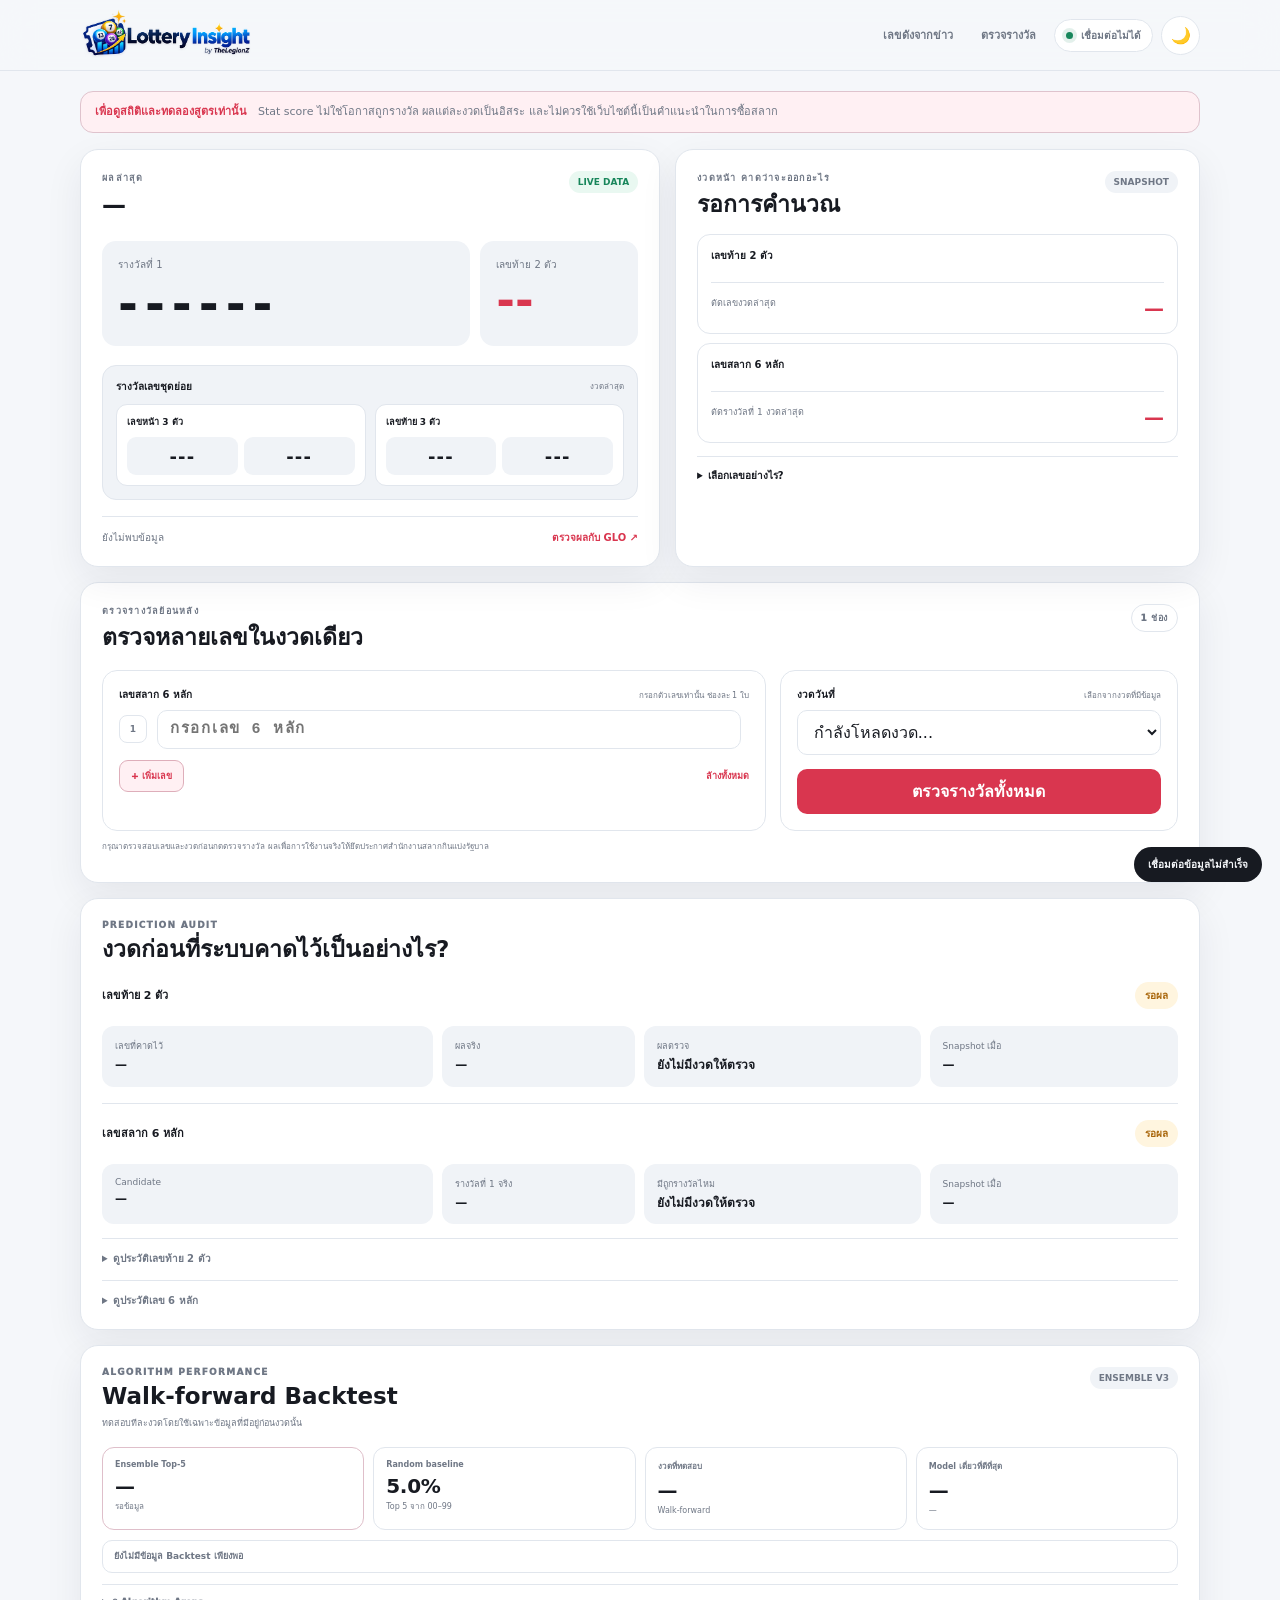
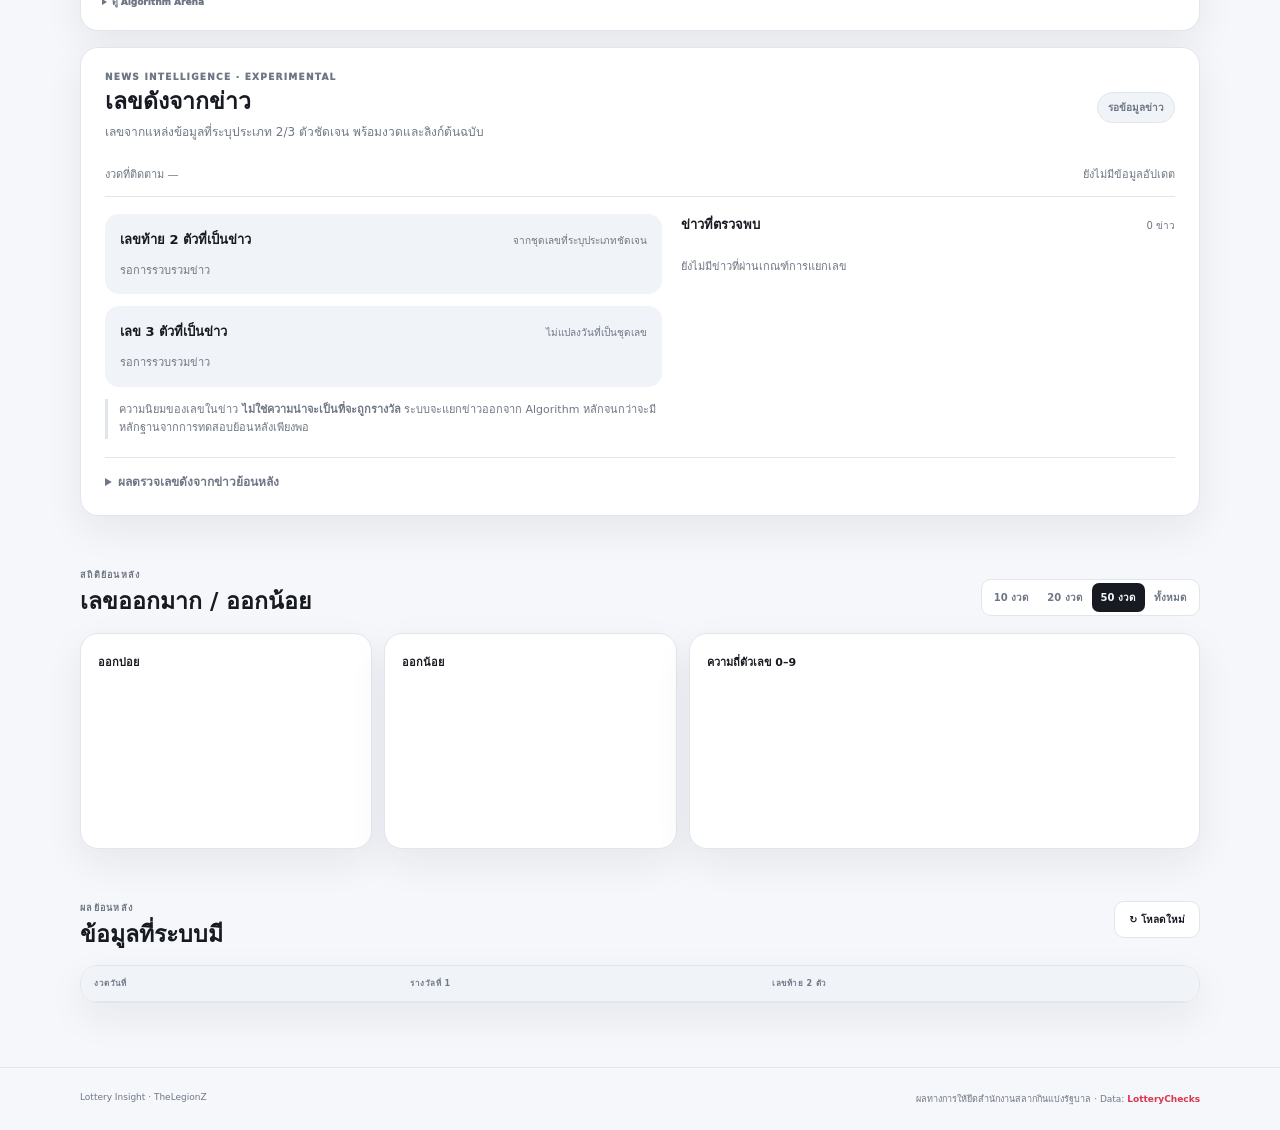
==== index.html @ 6fc1c5ea "Add files via upload" ====
<!DOCTYPE html>
<html lang="th">
<head>
  <meta charset="UTF-8">
  <meta name="viewport" content="width=device-width,initial-scale=1">
  <meta name="description" content="สถิติผลสลากย้อนหลัง ตรวจรางวัล และบันทึกการคาดการณ์แบบตรวจสอบย้อนหลังได้">
  <title>Lottery Insight · TheLegionZ</title>
  <link rel="stylesheet" href="style.css?v=5.2.4">
  <link rel="icon" href="assets/favicon.ico?v=5.2.4" sizes="any">
  <link rel="icon" type="image/png" sizes="32x32" href="assets/favicon-32.png?v=5.2.4">
  <link rel="icon" type="image/png" sizes="192x192" href="assets/favicon-192.png?v=5.2.4">
  <link rel="apple-touch-icon" sizes="180x180" href="assets/apple-touch-icon.png?v=5.2.4">
</head>
<body>
  <div id="pageLoader" class="page-loader" aria-live="polite">
    <div class="loader-card">
      <div class="loader-mark"><img src="assets/favicon-192.png?v=5.2.4" alt="" aria-hidden="true"></div>
      <div class="loader-spinner" aria-hidden="true"></div>
      <strong>กำลังโหลด Lottery Insight</strong>
      <span id="pageLoaderText">กำลังเชื่อมต่อข้อมูลล่าสุด...</span>
    </div>
  </div>
  <header class="topbar">
    <div class="container topbar-inner">
      <a class="brand brand-logo" href="#" aria-label="Lottery Insight">
        <img src="assets/lottery-insight-logo.png?v=5.2.4" alt="Lottery Insight by TheLegionZ">
      </a>
      <div class="header-actions">
        <a class="nav-link news-nav" href="#news">เลขดังจากข่าว</a>
        <a class="nav-link" href="#check">ตรวจรางวัล</a>
        <span id="statusPill" class="status-pill"><i></i><span id="statusText">กำลังโหลด</span></span>
        <button id="themeBtn" class="icon-btn" aria-label="เปลี่ยน Theme">🌙</button>
      </div>
    </div>
  </header>

  <main class="container">
    <section class="warning">
      <strong>เพื่อดูสถิติและทดลองสูตรเท่านั้น</strong>
      <span>Stat score ไม่ใช่โอกาสถูกรางวัล ผลแต่ละงวดเป็นอิสระ และไม่ควรใช้เว็บไซต์นี้เป็นคำแนะนำในการซื้อสลาก</span>
    </section>

    <section class="hero-grid">
      <article class="card result-card">
        <div class="card-head">
          <div>
            <span class="label">ผลล่าสุด</span>
            <h1 id="latestDate">—</h1>
          </div>
          <span class="live-badge">LIVE DATA</span>
        </div>

        <div class="result-grid">
          <div>
            <span>รางวัลที่ 1</span>
            <strong id="firstPrize">------</strong>
          </div>
          <div class="last2-box">
            <span>เลขท้าย 2 ตัว</span>
            <strong id="last2">--</strong>
          </div>
        </div>

        <div class="latest-prize-panel">
          <div class="latest-prize-title">
            <strong>รางวัลเลขชุดย่อย</strong>
            <small>งวดล่าสุด</small>
          </div>

          <div class="latest-prize-grid">
            <div class="latest-prize-group">
              <div class="latest-prize-label">
                <span>เลขหน้า 3 ตัว</span>
                <small id="front3Amount"></small>
              </div>
              <div id="front3Numbers" class="latest-prize-numbers">
                <b>---</b><b>---</b>
              </div>
            </div>

            <div class="latest-prize-group">
              <div class="latest-prize-label">
                <span>เลขท้าย 3 ตัว</span>
                <small id="back3Amount"></small>
              </div>
              <div id="back3Numbers" class="latest-prize-numbers">
                <b>---</b><b>---</b>
              </div>
            </div>
          </div>

          <div id="adjacentFirstGroup" class="latest-prize-adjacent" hidden>
            <div class="latest-prize-label">
              <span>ข้างเคียงรางวัลที่ 1</span>
              <small id="adjacentFirstAmount"></small>
            </div>
            <div id="adjacentFirstNumbers" class="latest-adjacent-numbers"></div>
          </div>
        </div>

        <div class="result-footer">
          <span id="lastSync">ยังไม่พบข้อมูล</span>
          <a href="https://www.glo.or.th/" target="_blank" rel="noreferrer">ตรวจผลกับ GLO ↗</a>
        </div>
      </article>

      <article class="card prediction-card">
        <div class="card-head">
          <div>
            <span class="label">งวดหน้า คาดว่าจะออกอะไร</span>
            <h2 id="predictionSub">รอการคำนวณ</h2>
          </div>
          <span class="snapshot-badge">SNAPSHOT</span>
        </div>

        <div class="prediction-block">
          <div class="prediction-block-head">
            <strong>เลขท้าย 2 ตัว</strong>
            
          </div>
          <div id="candidateList" class="candidate-list"></div>
          <div class="exclude-note">
            <span>ตัดเลขงวดล่าสุด</span>
            <strong id="excludedLast2">—</strong>
          </div>
        </div>

        <div class="prediction-block six-block">
          <div class="prediction-block-head">
            <strong>เลขสลาก 6 หลัก</strong>
            
          </div>
          <div id="candidate6List" class="candidate6-list"></div>
          <div class="exclude-note">
            <span>ตัดรางวัลที่ 1 งวดล่าสุด</span>
            <strong id="excludedFirstPrize">—</strong>
          </div>
        </div>

        <details class="logic-details">
          <summary>เลือกเลขอย่างไร?</summary>
          <div class="logic-two-col">
            <div>
              <b>2 ตัว</b>
              <span>หลายโมเดลทดสอบย้อนหลังแบบไม่เห็นอนาคต แล้วรวมคะแนนเป็น Ensemble สำหรับงวดถัดไป</span>
            </div>
            <div>
              <b>6 หลัก</b>
              <span>ตำแหน่ง 6 หลัก + คู่เลขติดกัน + หน้า 3 + ท้าย 3 + ท้าย 2 แล้ว Diversity re-ranking</span>
            </div>
          </div>
          <p>
            ใช้ข้อมูลย้อนหลังที่มีในระบบแบบ Walk-forward โดยแต่ละงวดใช้เฉพาะข้อมูลก่อนหน้านั้น
            ไม่มี Random และคัด Top 5 แบบกระจายความซ้ำ ทั้งเลข 2 ตัวและ 6 หลัก ก่อน Lock Snapshot รอผล
            <b>Stat score เป็นคะแนนจัดอันดับ ไม่ใช่ Probability</b>
          </p>
        </details>
      </article>
    </section>

    <section class="card checker-card" id="check">
      <div class="section-head checker-head">
        <div>
          <span class="label">ตรวจรางวัลย้อนหลัง</span>
          <h2>ตรวจหลายเลขในงวดเดียว</h2>
        </div>
        <span id="ticketCount" class="batch-badge">1 ช่อง</span>
      </div>

      <div class="multi-check-layout textbox-layout">
        <div class="ticket-entry-panel">
          <div class="field-label">
            <span>เลขสลาก 6 หลัก</span>
            <small>กรอกตัวเลขเท่านั้น ช่องละ 1 ใบ</small>
          </div>

          <div id="ticketInputs" class="ticket-input-list">
            <div class="ticket-input-row" data-ticket-row>
              <span class="ticket-index">1</span>
              <input
                class="ticket-number-input"
                type="text"
                inputmode="numeric"
                pattern="[0-9]*"
                maxlength="6"
                autocomplete="off"
                placeholder="กรอกเลข 6 หลัก"
                aria-label="เลขสลากใบที่ 1">
            </div>
          </div>

          <div class="ticket-actions">
            <button id="addTicketBtn" class="add-ticket-btn" type="button">+ เพิ่มเลข</button>
            <button id="clearTicketsBtn" class="text-action" type="button">ล้างทั้งหมด</button>
          </div>
        </div>

        <div class="draw-check-panel compact-check-panel">
          <label class="field-label" for="ticketDate">
            <span>งวดวันที่</span>
            <small>เลือกจากงวดที่มีข้อมูล</small>
          </label>

          <select id="ticketDate" class="draw-select">
            <option value="">กำลังโหลดงวด...</option>
          </select>

          <button id="checkPrizeBtn" class="primary-btn check-all-btn" type="button">
            ตรวจรางวัลทั้งหมด
          </button>
        </div>
      </div>

      <p class="checker-note">
        กรุณาตรวจสอบเลขและงวดก่อนกดตรวจรางวัล ผลเพื่อการใช้งานจริงให้ยึดประกาศสำนักงานสลากกินแบ่งรัฐบาล
      </p>
    </section>

    <section class="card audit-card">
      <div class="section-head">
        <div>
          <span class="label">Prediction Audit</span>
          <h2>งวดก่อนที่ระบบคาดไว้เป็นอย่างไร?</h2>
        </div>
      </div>

      <div class="audit-subsection">
        <div class="audit-subhead">
          <strong>เลขท้าย 2 ตัว</strong>
          <span id="auditBadge" class="audit-badge pending">รอผล</span>
        </div>
        <div class="audit-grid">
          <div><span>เลขที่คาดไว้</span><strong id="auditCandidates">—</strong></div>
          <div><span>ผลจริง</span><strong id="auditActual">—</strong></div>
          <div><span>ผลตรวจ</span><strong id="auditResult">ยังไม่มีงวดให้ตรวจ</strong></div>
          <div><span>Snapshot เมื่อ</span><strong id="auditCreated">—</strong></div>
        </div>

        <div id="repeatExplanation" class="repeat-alert" hidden>
          <strong>งวดนี้ออกซ้ำเลขเดิมจากงวดก่อน</strong>
          <span>ตามกติกาที่ตั้งไว้ ระบบตัดเลขงวดล่าสุดออก จึงไม่มีทางเลือกเลขนี้เป็น Candidate ในรอบดังกล่าว</span>
        </div>
      </div>

      <div class="audit-subsection audit-six">
        <div class="audit-subhead">
          <strong>เลขสลาก 6 หลัก</strong>
          <span id="audit6Badge" class="audit-badge pending">รอผล</span>
        </div>
        <div class="audit-grid">
          <div><span>Candidate</span><strong id="audit6Candidates">—</strong></div>
          <div><span>รางวัลที่ 1 จริง</span><strong id="audit6Actual">—</strong></div>
          <div><span>มีถูกรางวัลไหม</span><strong id="audit6Result">ยังไม่มีงวดให้ตรวจ</strong></div>
          <div><span>Snapshot เมื่อ</span><strong id="audit6Created">—</strong></div>
        </div>
      </div>

      <details>
        <summary>ดูประวัติเลขท้าย 2 ตัว</summary>
        <div class="table-wrap">
          <table>
            <thead>
              <tr><th>งวดที่ตรวจ</th><th>คาดไว้</th><th>เลขจริง</th><th>ผล</th><th>หมายเหตุ</th></tr>
            </thead>
            <tbody id="auditHistory"></tbody>
          </table>
        </div>
      </details>

      <details>
        <summary>ดูประวัติเลข 6 หลัก</summary>
        <div class="table-wrap">
          <table>
            <thead>
              <tr><th>งวดที่ตรวจ</th><th>Candidate</th><th>รางวัลที่ 1</th><th>ผลตรวจ Candidate</th><th>สถานะ</th></tr>
            </thead>
            <tbody id="audit6History"></tbody>
          </table>
        </div>
      </details>
    </section>

    <section class="card algorithm-card">
      <div class="section-head algorithm-head">
        <div>
          <span class="label">Algorithm Performance</span>
          <h2>Walk-forward Backtest</h2>
          <p class="algorithm-subtitle">ทดสอบทีละงวดโดยใช้เฉพาะข้อมูลที่มีอยู่ก่อนงวดนั้น</p>
        </div>
        <span id="algoVersionBadge" class="snapshot-badge">ENSEMBLE V3</span>
      </div>

      <div class="algorithm-kpis">
        <div class="algorithm-kpi primary">
          <span>Ensemble Top-5</span>
          <strong id="algoEnsembleRate">—</strong>
          <small id="algoEnsembleHits">รอข้อมูล</small>
        </div>
        <div class="algorithm-kpi">
          <span>Random baseline</span>
          <strong id="algoBaseline">5.0%</strong>
          <small>Top 5 จาก 00–99</small>
        </div>
        <div class="algorithm-kpi">
          <span>งวดที่ทดสอบ</span>
          <strong id="algoTests">—</strong>
          <small>Walk-forward</small>
        </div>
        <div class="algorithm-kpi">
          <span>Model เดี่ยวที่ดีที่สุด</span>
          <strong id="algoBestModel">—</strong>
          <small id="algoBestRate">—</small>
        </div>
      </div>

      <div id="algoEdgeNote" class="algorithm-edge neutral">ยังไม่มีข้อมูล Backtest เพียงพอ</div>

      <details class="algorithm-details">
        <summary>ดู Algorithm Arena</summary>
        <div class="table-wrap algorithm-table-wrap">
          <table>
            <thead><tr><th>Model</th><th>Top-5 Hit</th><th>Hit rate</th><th>น้ำหนักงวดหน้า</th></tr></thead>
            <tbody id="algoModelBody"><tr><td colspan="4">รอข้อมูล</td></tr></tbody>
          </table>
        </div>
        <p class="algorithm-footnote">น้ำหนักถูกปรับแบบ conservative และมี prior ใกล้ baseline เพื่อลดการไล่ตามผลชนะระยะสั้น</p>
      </details>
    </section>

    <section class="card news-card" id="news" aria-labelledby="newsTitle">
      <div class="section-head news-head">
        <div>
          <span class="label">News Intelligence · Experimental</span>
          <h2 id="newsTitle">เลขดังจากข่าว</h2>
          <p class="news-intro">เลขจากแหล่งข้อมูลที่ระบุประเภท 2/3 ตัวชัดเจน พร้อมงวดและลิงก์ต้นฉบับ</p>
        </div>
        <span id="newsStatus" class="news-status">รอข้อมูลข่าว</span>
      </div>

      <div class="news-meta">
        <span id="newsPeriod">งวดที่ติดตาม —</span>
        <span id="newsLastSync">ยังไม่มีข้อมูลอัปเดต</span>
      </div>

      <div class="news-layout">
        <div class="news-trends">
          <div class="news-trend-panel">
            <div class="news-subhead"><strong>เลขท้าย 2 ตัวที่เป็นข่าว</strong><small>จากชุดเลขที่ระบุประเภทชัดเจน</small></div>
            <div id="newsTop2" class="news-chips" aria-live="polite"><span class="news-empty">รอการรวบรวมข่าว</span></div>
          </div>
          <div class="news-trend-panel">
            <div class="news-subhead"><strong>เลข 3 ตัวที่เป็นข่าว</strong><small>ไม่แปลงวันที่เป็นชุดเลข</small></div>
            <div id="newsTop3" class="news-chips"><span class="news-empty">รอการรวบรวมข่าว</span></div>
          </div>
          <div id="newsOverlap" class="news-overlap" hidden></div>
          <div class="news-disclaimer">ความนิยมของเลขในข่าว <b>ไม่ใช่ความน่าจะเป็นที่จะถูกรางวัล</b> ระบบจะแยกข่าวออกจาก Algorithm หลักจนกว่าจะมีหลักฐานจากการทดสอบย้อนหลังเพียงพอ</div>
        </div>
        <div class="news-source-panel">
          <div class="news-subhead"><strong>ข่าวที่ตรวจพบ</strong><small id="newsArticleCount">0 ข่าว</small></div>
          <div id="newsDiagnostics" class="news-diagnostics" hidden></div>
          <div id="newsArticles" class="news-articles"><p class="news-empty">ยังไม่มีข่าวที่ผ่านเกณฑ์การแยกเลข</p></div>
        </div>
      </div>

      <details class="news-audit-details">
        <summary>ผลตรวจเลขดังจากข่าวย้อนหลัง</summary>
        <div class="table-wrap">
          <table>
            <thead><tr><th>งวดที่ตรวจ</th><th>เลข 2 ตัวจากข่าว</th><th>ผลจริง</th><th>ผลตรวจ 2 ตัว</th><th>ตรวจเลข 3 ตัว</th></tr></thead>
            <tbody id="newsAuditHistory"><tr><td colspan="5">ยังไม่มี Snapshot ที่ตรวจผลแล้ว</td></tr></tbody>
          </table>
        </div>
      </details>
    </section>


    <section class="section">
      <div class="section-head responsive-head">
        <div>
          <span class="label">สถิติย้อนหลัง</span>
          <h2>เลขออกมาก / ออกน้อย</h2>
        </div>
        <div id="rangeTabs" class="tabs">
          <button data-range="10">10 งวด</button>
          <button data-range="20">20 งวด</button>
          <button class="active" data-range="50">50 งวด</button>
          <button data-range="all">ทั้งหมด</button>
        </div>
      </div>

      <div class="stats-grid">
        <article class="card stat-card">
          <span class="mini-title">ออกบ่อย</span>
          <div id="hotNumbers" class="number-chips"></div>
        </article>
        <article class="card stat-card">
          <span class="mini-title">ออกน้อย</span>
          <div id="coldNumbers" class="number-chips"></div>
        </article>
        <article class="card stat-card chart-card">
          <span class="mini-title">ความถี่ตัวเลข 0–9</span>
          <div id="digitChart" class="digit-chart"></div>
        </article>
      </div>
    </section>

    <section class="section">
      <div class="section-head">
        <div>
          <span class="label">ผลย้อนหลัง</span>
          <h2>ข้อมูลที่ระบบมี <small id="historyCount" class="history-count"></small></h2>
        </div>
        <button id="reloadBtn" class="secondary-btn">↻ โหลดใหม่</button>
      </div>
      <div class="table-wrap card history-card">
        <table>
          <thead><tr><th>งวดวันที่</th><th>รางวัลที่ 1</th><th>เลขท้าย 2 ตัว</th></tr></thead>
          <tbody id="historyBody"></tbody>
        </table>
      </div>
    </section>
  </main>

  <footer>
    <div class="container footer-inner">
      <span>Lottery Insight · TheLegionZ</span>
      <span>ผลทางการให้ยึดสำนักงานสลากกินแบ่งรัฐบาล · Data: <a href="https://lotterychecks.com/" target="_blank" rel="noreferrer">LotteryChecks</a></span>
    </div>
  </footer>


  <div id="resultModal" class="result-modal-backdrop" hidden>
    <div id="resultModalCard" class="result-modal-card" role="dialog" aria-modal="true" aria-labelledby="resultModalTitle">
<div id="resultMotion" class="result-motion" aria-hidden="true"></div>
      <div id="resultModalIcon" class="result-modal-icon">✓</div>
      <span id="resultModalEyebrow" class="result-modal-eyebrow">ผลการตรวจรางวัล</span>
      <h2 id="resultModalTitle">ผลการตรวจรางวัล</h2>
      <p id="resultModalTicket" class="result-modal-ticket"></p>
      <div id="resultModalBody" class="result-modal-body"></div>
      <button id="resultModalOk" class="primary-btn result-modal-ok">ปิดหน้าต่าง</button>
    </div>
  </div>

  <div id="toast" class="toast"></div>
  <script src="config.js?v=5.2.4"></script>
  <script src="script.js?v=5.2.4"></script>
</body>
</html>
---- style.css ----
:root {
  --bg: #f5f7fa;
  --surface: #ffffff;
  --surface-soft: #f0f3f7;
  --text: #171a21;
  --muted: #6f7785;
  --line: #e1e6ed;
  --accent: #d9364f;
  --accent-strong: #b9253c;
  --accent-soft: #fff0f3;
  --green: #18865b;
  --green-soft: #e9f8f1;
  --amber: #a9660b;
  --amber-soft: #fff5df;
  --shadow: 0 14px 38px rgba(24, 34, 50, .07);
}

body.dark {
  --bg: #10141b;
  --surface: #171d26;
  --surface-soft: #202833;
  --text: #f1f4f8;
  --muted: #9aa6b6;
  --line: #2b3542;
  --accent: #ff6079;
  --accent-strong: #ff8396;
  --accent-soft: #352028;
  --green: #4bcf94;
  --green-soft: #183529;
  --amber: #e0a64c;
  --amber-soft: #372b18;
  --shadow: 0 16px 42px rgba(0, 0, 0, .25);
}

* { box-sizing: border-box; }
html { scroll-behavior: smooth; }
body {
  margin: 0;
  background: var(--bg);
  color: var(--text);
  font-family: Inter, "Segoe UI", system-ui, -apple-system, BlinkMacSystemFont, sans-serif;
  -webkit-font-smoothing: antialiased;
}
button, input, select { font: inherit; }
button { cursor: pointer; }
a { color: inherit; }

.container {
  width: min(1120px, calc(100% - 34px));
  margin-inline: auto;
}

.topbar {
  position: sticky;
  top: 0;
  z-index: 50;
  background: color-mix(in srgb, var(--bg) 88%, transparent);
  backdrop-filter: blur(16px);
  border-bottom: 1px solid var(--line);
}
.topbar-inner {
  min-height: 70px;
  display: flex;
  align-items: center;
  justify-content: space-between;
  gap: 18px;
}
.brand {
  display: flex;
  align-items: center;
  gap: 10px;
  text-decoration: none;
}
.brand-mark {
  width: 40px;
  height: 40px;
  display: grid;
  place-items: center;
  border-radius: 12px;
  background: var(--accent);
  color: #fff;
  font-weight: 950;
  box-shadow: 0 8px 18px color-mix(in srgb, var(--accent) 25%, transparent);
}
.brand strong, .brand small { display: block; }
.brand strong { font-size: 14px; }
.brand small { margin-top: 2px; color: var(--muted); font-size: 10px; }
.header-actions { display: flex; align-items: center; gap: 8px; }
.nav-link {
  color: var(--muted);
  text-decoration: none;
  font-size: 11px;
  font-weight: 850;
  padding: 8px 10px;
  border-radius: 9px;
}
.nav-link:hover { color: var(--accent); background: var(--surface-soft); }
.icon-btn {
  width: 39px;
  height: 39px;
  display: grid;
  place-items: center;
  border: 1px solid var(--line);
  border-radius: 50%;
  background: var(--surface);
  color: var(--text);
}
.status-pill {
  display: flex;
  align-items: center;
  gap: 8px;
  border: 1px solid var(--line);
  border-radius: 999px;
  background: var(--surface);
  color: var(--muted);
  padding: 8px 11px;
  font-size: 10px;
  font-weight: 800;
}
.status-pill i {
  width: 7px;
  height: 7px;
  border-radius: 50%;
  background: var(--green);
  box-shadow: 0 0 0 4px color-mix(in srgb, var(--green) 12%, transparent);
}

main { padding-top: 20px; padding-bottom: 64px; }
.warning {
  display: flex;
  align-items: flex-start;
  gap: 11px;
  margin-bottom: 16px;
  padding: 11px 14px;
  border: 1px solid color-mix(in srgb, var(--accent) 20%, var(--line));
  border-radius: 13px;
  background: var(--accent-soft);
  font-size: 11px;
  line-height: 1.6;
}
.warning strong { color: var(--accent); white-space: nowrap; }
.warning span { color: var(--muted); }

.card {
  background: var(--surface);
  border: 1px solid var(--line);
  border-radius: 18px;
  box-shadow: var(--shadow);
}
.hero-grid {
  display: grid;
  grid-template-columns: 1.05fr .95fr;
  gap: 15px;
}
.result-card, .prediction-card, .audit-card, .checker-card { padding: 21px; }
.card-head, .section-head {
  display: flex;
  align-items: flex-start;
  justify-content: space-between;
  gap: 14px;
}
.label {
  display: block;
  color: var(--muted);
  font-size: 9px;
  font-weight: 950;
  letter-spacing: 1.25px;
  text-transform: uppercase;
}
.card-head h1, .card-head h2, .section-head h2 { margin: 6px 0 0; }
.card-head h1 { font-size: 24px; line-height: 1.2; }
.card-head h2, .section-head h2 { font-size: 23px; line-height: 1.2; }
.live-badge, .snapshot-badge, .privacy-badge {
  flex: 0 0 auto;
  padding: 6px 9px;
  border-radius: 999px;
  font-size: 9px;
  font-weight: 900;
  white-space: nowrap;
}
.live-badge, .privacy-badge { background: var(--green-soft); color: var(--green); }
.snapshot-badge { background: var(--surface-soft); color: var(--muted); }

.result-grid {
  display: grid;
  grid-template-columns: 1.4fr .6fr;
  gap: 10px;
  margin: 22px 0 17px;
}
.result-grid > div {
  min-width: 0;
  padding: 16px;
  border-radius: 14px;
  background: var(--surface-soft);
}
.result-grid span { display: block; color: var(--muted); font-size: 10px; }
.result-grid strong { display: block; margin-top: 5px; }
.result-grid > div:first-child strong {
  font-size: clamp(29px, 4.4vw, 48px);
  letter-spacing: clamp(3px, .7vw, 7px);
  line-height: 1.1;
  overflow-wrap: anywhere;
}
.last2-box strong { font-size: 45px; color: var(--accent); line-height: 1.05; }
.result-footer {
  display: flex;
  justify-content: space-between;
  gap: 10px;
  border-top: 1px solid var(--line);
  padding-top: 13px;
  color: var(--muted);
  font-size: 10px;
}
.result-footer a { color: var(--accent); text-decoration: none; font-weight: 850; }

.candidate-list {
  display: grid;
  grid-template-columns: repeat(5, minmax(0, 1fr));
  gap: 7px;
  margin: 20px 0 13px;
}
.candidate {
  min-width: 0;
  padding: 12px 4px;
  border-radius: 12px;
  background: var(--surface-soft);
  text-align: center;
}
.candidate strong { display: block; font-size: 23px; }
.candidate span { display: block; margin-top: 3px; color: var(--muted); font-size: 8px; }
.exclude-note {
  display: grid;
  grid-template-columns: 1fr auto;
  align-items: center;
  gap: 3px 10px;
  border-top: 1px solid var(--line);
  padding-top: 13px;
}
.exclude-note span, .exclude-note small { color: var(--muted); font-size: 9px; }
.exclude-note strong {
  grid-row: 1 / 3;
  grid-column: 2;
  color: var(--accent);
  font-size: 20px;
}
.exclude-note small { grid-column: 1; }
.logic-details { margin-top: 13px; border-top: 1px solid var(--line); padding-top: 11px; }
.logic-details summary { cursor: pointer; color: var(--text); font-size: 10px; font-weight: 900; }
.logic-compact { display: grid; grid-template-columns: repeat(3, 1fr); gap: 6px; margin-top: 11px; }
.logic-compact > div { padding: 8px; border-radius: 9px; background: var(--surface-soft); }
.logic-compact b, .logic-compact span { display: block; }
.logic-compact b { color: var(--accent); font-size: 13px; }
.logic-compact span { margin-top: 2px; color: var(--muted); font-size: 8px; }
.logic-details p { margin: 9px 0 0; color: var(--muted); font-size: 9px; line-height: 1.6; }
.logic-details p b { color: var(--text); }

.checker-card { margin-top: 15px; scroll-margin-top: 88px; }
.checker-grid { display: grid; grid-template-columns: 1fr 1fr; gap: 14px; margin-top: 17px; }
.manual-check, .image-check { padding: 16px; border-radius: 14px; background: var(--surface-soft); }
.manual-check h3, .image-check h3 { margin: 0 0 13px; font-size: 13px; }
.form-row { display: grid; grid-template-columns: 1fr 1fr; gap: 9px; }
.form-row label { display: grid; gap: 5px; min-width: 0; }
.form-row label span { color: var(--muted); font-size: 9px; font-weight: 800; }
.form-row input {
  min-width: 0;
  width: 100%;
  padding: 10px;
  border: 1px solid var(--line);
  border-radius: 9px;
  outline: none;
  background: var(--surface);
  color: var(--text);
}
.form-row input:focus { border-color: var(--accent); box-shadow: 0 0 0 3px color-mix(in srgb, var(--accent) 12%, transparent); }
.primary-btn, .secondary-btn {
  border-radius: 10px;
  padding: 10px 14px;
  font-weight: 900;
}
.primary-btn { border: 0; background: var(--accent); color: #fff; }
.primary-btn:hover { background: var(--accent-strong); }
.secondary-btn { border: 1px solid var(--line); background: var(--surface); color: var(--text); font-size: 10px; }
.manual-check .primary-btn { width: 100%; margin-top: 10px; }
.form-hint { margin: 9px 0 0; color: var(--muted); font-size: 8px; line-height: 1.55; }
.upload-box {
  min-height: 128px;
  display: flex;
  flex-direction: column;
  align-items: center;
  justify-content: center;
  gap: 4px;
  padding: 14px;
  border: 1px dashed color-mix(in srgb, var(--muted) 45%, var(--line));
  border-radius: 12px;
  background: var(--surface);
  text-align: center;
  cursor: pointer;
}
.upload-box:hover { border-color: var(--accent); }
.upload-box input { display: none; }
.upload-icon { color: var(--accent); font-size: 24px; }
.upload-box strong { font-size: 11px; }
.upload-box small { color: var(--muted); font-size: 8px; }
.ocr-area { display: grid; grid-template-columns: 110px 1fr; gap: 11px; align-items: center; margin-top: 11px; }
.ocr-preview-wrap { width: 110px; height: 78px; overflow: hidden; border-radius: 9px; background: var(--surface); }
.ocr-preview-wrap img { width: 100%; height: 100%; object-fit: cover; }
.ocr-info strong, .ocr-info small { display: block; }
.ocr-info strong { margin-top: 7px; font-size: 10px; }
.ocr-info small { margin-top: 3px; color: var(--muted); font-size: 8px; line-height: 1.4; }
.ocr-progress { height: 5px; overflow: hidden; border-radius: 99px; background: var(--surface); }
.ocr-progress i { display: block; width: 0; height: 100%; background: var(--accent); transition: width .2s; }
.ocr-candidates { margin-top: 10px; }
.ocr-candidates > span { display: block; margin-bottom: 5px; color: var(--muted); font-size: 8px; }
.ocr-candidates > div { display: flex; flex-wrap: wrap; gap: 5px; }
.ocr-candidates button {
  padding: 6px 8px;
  border: 1px solid var(--line);
  border-radius: 8px;
  background: var(--surface);
  color: var(--text);
  font-size: 10px;
  font-weight: 900;
}
.ocr-candidates button:hover { border-color: var(--accent); color: var(--accent); }
.check-result {
  margin-top: 14px;
  padding: 16px;
  border: 1px solid var(--line);
  border-radius: 14px;
  background: var(--surface-soft);
}
.check-result.win { border-color: #bde7d3; background: var(--green-soft); color: var(--green); }
.check-result.error { border-color: #f0d19c; background: var(--amber-soft); color: var(--amber); }
.check-result h3 { margin: 0 0 8px; font-size: 17px; }
.check-result p { margin: 4px 0; font-size: 10px; line-height: 1.6; }
.check-result a { color: inherit; font-weight: 900; }
.prize-match-list { display: grid; gap: 6px; margin-top: 10px; }
.prize-match { display: flex; justify-content: space-between; gap: 10px; padding: 9px; border-radius: 9px; background: color-mix(in srgb, var(--surface) 82%, transparent); }
.prize-match strong { font-size: 10px; }
.prize-match span { font-size: 9px; }
.checker-note { margin-top: 10px; color: var(--muted); font-size: 8px; line-height: 1.55; }

.audit-card { margin-top: 15px; }
.audit-badge { padding: 6px 10px; border-radius: 999px; font-size: 10px; font-weight: 900; white-space: nowrap; }
.audit-badge.pending { background: var(--amber-soft); color: var(--amber); }
.audit-badge.hit { background: var(--green-soft); color: var(--green); }
.audit-badge.miss { background: var(--accent-soft); color: var(--accent); }
.audit-grid { display: grid; grid-template-columns: 1.2fr .7fr 1fr .9fr; gap: 9px; margin-top: 17px; }
.audit-grid > div { padding: 13px; border-radius: 12px; background: var(--surface-soft); min-width: 0; }
.audit-grid span { display: block; color: var(--muted); font-size: 9px; }
.audit-grid strong { display: block; margin-top: 4px; font-size: 12px; line-height: 1.4; overflow-wrap: anywhere; }
.repeat-alert { margin-top: 12px; padding: 12px 14px; border: 1px solid #f0d89a; border-radius: 12px; background: var(--amber-soft); color: var(--amber); }
.repeat-alert strong, .repeat-alert span { display: block; }
.repeat-alert strong { font-size: 11px; }
.repeat-alert span { margin-top: 3px; font-size: 9px; line-height: 1.5; }
details { margin-top: 14px; border-top: 1px solid var(--line); padding-top: 12px; }
summary { cursor: pointer; color: var(--muted); font-size: 10px; font-weight: 850; }

.section { padding-top: 52px; }
.responsive-head { align-items: flex-end; }
.tabs { display: flex; padding: 3px; border: 1px solid var(--line); border-radius: 10px; background: var(--surface); }
.tabs button { border: 0; border-radius: 7px; padding: 7px 9px; background: transparent; color: var(--muted); font-size: 10px; font-weight: 850; }
.tabs button.active { background: var(--text); color: var(--bg); }
.stats-grid { display: grid; grid-template-columns: .8fr .8fr 1.4fr; gap: 12px; margin-top: 17px; }
.stat-card { padding: 17px; }
.mini-title { font-size: 11px; font-weight: 900; }
.number-chips { display: flex; flex-wrap: wrap; gap: 7px; margin-top: 14px; }
.num-chip { min-width: 50px; padding: 8px 6px; border-radius: 10px; background: var(--surface-soft); text-align: center; }
.num-chip strong, .num-chip span { display: block; }
.num-chip strong { font-size: 18px; }
.num-chip span { margin-top: 2px; color: var(--muted); font-size: 8px; }
.digit-chart { height: 145px; display: flex; align-items: flex-end; gap: 6px; margin-top: 15px; }
.digit-col { flex: 1; height: 100%; min-width: 0; display: flex; flex-direction: column; justify-content: flex-end; align-items: center; gap: 5px; }
.digit-bar { position: relative; width: 70%; min-height: 4px; border-radius: 5px 5px 2px 2px; background: var(--accent); }
.digit-bar::before { content: attr(data-value); position: absolute; top: -16px; left: 50%; transform: translateX(-50%); color: var(--muted); font-size: 8px; }
.digit-col b { font-size: 9px; }

.table-wrap { overflow: auto; }
.history-card { margin-top: 17px; padding: 0; }
table { width: 100%; min-width: 650px; border-collapse: collapse; }
th, td { padding: 11px 13px; border-bottom: 1px solid var(--line); text-align: left; font-size: 10px; }
th { background: var(--surface-soft); color: var(--muted); text-transform: uppercase; letter-spacing: .5px; font-size: 8px; }
tbody tr:last-child td { border-bottom: 0; }
.main-no { font-size: 14px; font-weight: 950; letter-spacing: 2px; }
.two-no { color: var(--accent); font-size: 16px; font-weight: 950; }

footer { border-top: 1px solid var(--line); padding: 24px 0; }
.footer-inner { display: flex; justify-content: space-between; gap: 12px; color: var(--muted); font-size: 9px; }
.footer-inner a { color: var(--accent); text-decoration: none; font-weight: 800; }
.toast {
  position: fixed;
  right: 18px;
  bottom: 18px;
  z-index: 100;
  max-width: min(360px, calc(100% - 36px));
  padding: 10px 14px;
  border-radius: 999px;
  background: var(--text);
  color: var(--bg);
  font-size: 10px;
  font-weight: 850;
  opacity: 0;
  transform: translateY(12px);
  pointer-events: none;
  transition: .2s;
}
.toast.show { opacity: 1; transform: none; }

@media (max-width: 900px) {
  .hero-grid { grid-template-columns: 1fr; }
  .audit-grid { grid-template-columns: 1fr 1fr; }
  .stats-grid { grid-template-columns: 1fr 1fr; }
  .chart-card { grid-column: 1 / -1; }
}

@media (max-width: 720px) {
  .checker-grid { grid-template-columns: 1fr; }
  .form-row { grid-template-columns: 1fr; }
  .nav-link { display: none; }
  .responsive-head { align-items: flex-start; flex-direction: column; }
  .tabs { width: 100%; margin-top: 8px; }
  .tabs button { flex: 1; }
}

@media (max-width: 620px) {
  .container { width: min(100% - 22px, 1120px); }
  .brand small, .status-pill span { display: none; }
  .status-pill { padding: 8px; }
  .warning { flex-direction: column; gap: 2px; }
  .warning strong { white-space: normal; }
  .result-grid { grid-template-columns: 1fr; }
  .result-grid > div:first-child strong { font-size: 34px; letter-spacing: 4px; }
  .candidate-list { gap: 4px; }
  .candidate { padding-inline: 2px; }
  .candidate strong { font-size: 18px; }
  .audit-grid, .stats-grid { grid-template-columns: 1fr; }
  .chart-card { grid-column: auto; }
  .section-head:not(.card-head) { align-items: flex-start; }
  .ocr-area { grid-template-columns: 88px 1fr; }
  .ocr-preview-wrap { width: 88px; height: 68px; }
  .footer-inner { flex-direction: column; }
  .result-footer { flex-direction: column; }
}

@media (max-width: 410px) {
  .candidate-list { grid-template-columns: repeat(3, 1fr); }
  .logic-compact { grid-template-columns: 1fr; }
}

/* v4.2 checker refinements */
.form-row select{appearance:auto;cursor:pointer}
.ocr-preview-wrap{position:relative;border:1px solid var(--line)}


/* ===== v4.3 loading / OCR / result modal ===== */
body.modal-open{overflow:hidden}
.page-loader{position:fixed;inset:0;z-index:9999;display:grid;place-items:center;background:color-mix(in srgb,var(--bg) 94%,#fff 6%);transition:opacity .3s ease,visibility .3s ease}
.page-loader.is-hidden{opacity:0;visibility:hidden;pointer-events:none}
.loader-card{display:flex;min-width:min(330px,calc(100vw - 36px));flex-direction:column;align-items:center;text-align:center;padding:28px 30px;border-radius:22px;background:var(--card);border:1px solid var(--line);box-shadow:0 24px 80px rgba(21,29,41,.14)}
.loader-mark{width:48px;height:48px;border-radius:15px;display:grid;place-items:center;background:var(--accent);color:#fff;font-size:22px;font-weight:950;margin-bottom:16px}
.loader-spinner{width:30px;height:30px;border:3px solid var(--line);border-top-color:var(--accent);border-radius:50%;animation:loaderSpin .8s linear infinite;margin-bottom:13px}
.loader-card strong{font-size:14px}.loader-card span{margin-top:5px;color:var(--muted);font-size:10px}
@keyframes loaderSpin{to{transform:rotate(360deg)}}

.ocr-area{grid-template-columns:minmax(190px,.9fr) 1.1fr}
.ocr-preview-grid{display:grid;grid-template-columns:1fr;gap:7px}
.ocr-preview-wrap{position:relative;width:100%;height:auto;min-height:66px;background:#fff;border-radius:9px;overflow:hidden;border:1px solid var(--line);padding-top:18px}
.ocr-preview-wrap>span{position:absolute;left:7px;top:5px;z-index:2;color:var(--muted);font-size:7px;font-weight:900;letter-spacing:.45px;text-transform:uppercase}
.ocr-preview-wrap img{display:block;width:100%;height:66px;object-fit:contain;background:#fff}
.ocr-preview-wrap.number-preview:after{content:"NUMBER ROI"}.ocr-preview-wrap.date-preview:after{content:"DATE ROI"}


.result-modal-backdrop{position:fixed;inset:0;z-index:5000;display:grid;place-items:center;padding:18px;background:rgba(11,15,22,.62);backdrop-filter:blur(7px);animation:modalFade .2s ease both}
.result-modal-backdrop[hidden]{display:none}
.result-modal-card{position:relative;width:min(470px,100%);max-height:calc(100vh - 36px);overflow:auto;text-align:center;background:var(--card);border:1px solid var(--line);border-radius:25px;padding:31px 25px 24px;box-shadow:0 30px 100px rgba(0,0,0,.28);animation:modalPop .42s cubic-bezier(.2,.9,.28,1.18) both}
.result-modal-card.win{border-color:color-mix(in srgb,var(--green) 35%,var(--line))}.result-modal-card.miss{border-color:var(--line)}.result-modal-card.error{border-color:#efc378}
.result-modal-close{position:absolute;right:13px;top:12px;z-index:3;width:36px;height:36px;border-radius:50%;border:1px solid var(--line);background:var(--card2);color:var(--text);font-size:22px;line-height:1}
.result-modal-icon{position:relative;z-index:2;width:74px;height:74px;margin:0 auto 15px;border-radius:50%;display:grid;place-items:center;background:var(--card2);font-size:32px;font-weight:950}
.result-modal-card.win .result-modal-icon{background:#e4f7ee;color:var(--green);animation:iconBounce .65s .15s cubic-bezier(.2,.9,.3,1.2) both}
.result-modal-card.miss .result-modal-icon{background:var(--card2);color:var(--muted)}
.result-modal-card.error .result-modal-icon{background:#fff3df;color:#a4660c}
.result-modal-eyebrow{display:block;color:var(--muted);font-size:9px;font-weight:950;letter-spacing:1.2px;text-transform:uppercase}
.result-modal-card h2{font-size:24px;margin:6px 0 4px}.result-modal-ticket{margin:0;color:var(--muted);font-size:10px}.result-modal-body{margin-top:17px;text-align:left}
.result-modal-message{padding:13px;border-radius:12px;background:var(--card2);font-size:10px;line-height:1.65}.result-modal-card.win .result-modal-message{background:#eaf8f1;color:#155f43}.result-modal-card.error .result-modal-message{background:#fff5e6;color:#7b510f}
.result-modal-prizes{display:grid;gap:7px;margin-top:10px}.result-modal-prize{display:flex;justify-content:space-between;gap:12px;align-items:center;padding:11px 12px;border:1px solid var(--line);border-radius:11px;background:var(--card)}.result-modal-prize strong{font-size:11px}.result-modal-prize span{font-size:10px;color:var(--accent);font-weight:900;white-space:nowrap}
.result-modal-link{display:block;text-align:center;margin-top:12px;color:var(--accent);font-size:9px;font-weight:900;text-decoration:none}.result-modal-ok{width:100%;margin-top:17px}
.result-motion{position:absolute;inset:0;overflow:hidden;pointer-events:none;border-radius:25px}.result-modal-card.win .result-motion:before,.result-modal-card.win .result-motion:after{content:"";position:absolute;inset:-20%;background-image:radial-gradient(circle,#f2b43c 0 2px,transparent 2.5px),radial-gradient(circle,#4fc58e 0 2px,transparent 2.5px),radial-gradient(circle,#e95d76 0 2px,transparent 2.5px);background-size:48px 48px,63px 63px,79px 79px;background-position:0 0,13px 9px,23px 18px;opacity:.62;animation:confettiFall 1.1s ease-out both}.result-modal-card.win .result-motion:after{transform:rotate(16deg);animation-delay:.08s;opacity:.45}
@keyframes modalFade{from{opacity:0}to{opacity:1}}@keyframes modalPop{from{opacity:0;transform:translateY(22px) scale(.93)}to{opacity:1;transform:none}}@keyframes iconBounce{0%{transform:scale(.45) rotate(-12deg);opacity:0}70%{transform:scale(1.12) rotate(4deg)}100%{transform:scale(1)}}@keyframes confettiFall{from{transform:translateY(-20px);opacity:0}25%{opacity:.65}to{transform:translateY(95px);opacity:0}}

@media(max-width:720px){.ocr-area{grid-template-columns:1fr}.ocr-preview-grid{grid-template-columns:1fr 1fr}.ocr-preview-wrap img{height:58px}.result-modal-card{padding:29px 18px 20px}}


/* ===== v4.4 OCR preview refinements ===== */
.ocr-preview-wrap{position:relative}
.ocr-preview-wrap.number-preview:after,
.ocr-preview-wrap.date-preview:after{
  position:absolute;right:5px;bottom:5px;
  background:rgba(15,20,27,.78);color:#fff;
  border-radius:5px;padding:2px 5px;
  font-size:7px;font-weight:900;letter-spacing:.4px
}
.ocr-preview-wrap.number-preview:after{content:"NUMBER AREA"}
.ocr-preview-wrap.date-preview:after{content:"DRAW DATE"}
.ocr-confidence{
  display:inline-flex;align-items:center;gap:5px;
  margin-top:5px;padding:4px 7px;border-radius:999px;
  background:var(--card);border:1px solid var(--line);
  color:var(--muted);font-size:8px;font-weight:850
}
.ocr-confidence.good{color:var(--green)}
.ocr-confidence.review{color:var(--amber)}


/* ===== v4.5 Result modal: stronger contrast / fully opaque ===== */
.result-modal-backdrop{
  background:rgba(5,8,13,.86);
  backdrop-filter:blur(5px);
  -webkit-backdrop-filter:blur(5px);
}
.result-modal-card{
  isolation:isolate;
  background:#ffffff;
  color:#171a21;
  border:2px solid #dfe5ec;
  box-shadow:0 34px 110px rgba(0,0,0,.50);
  animation:modalPopV45 .42s cubic-bezier(.18,.9,.28,1.16) both;
}
body.dark .result-modal-card{
  background:#171d26;
  color:#f1f4f8;
  border-color:#394554;
  box-shadow:0 34px 110px rgba(0,0,0,.72);
}
.result-modal-card.win{
  border-color:#48b883;
  box-shadow:0 34px 110px rgba(0,0,0,.50),0 0 0 5px rgba(72,184,131,.14);
}
body.dark .result-modal-card.win{
  border-color:#4bcf94;
  box-shadow:0 34px 110px rgba(0,0,0,.72),0 0 0 5px rgba(75,207,148,.12);
}
.result-modal-card.miss{border-color:#cfd7e1}
body.dark .result-modal-card.miss{border-color:#3a4554}
.result-modal-card.error{border-color:#dfad5c}
.result-modal-card:before{
  content:"";
  position:absolute;
  left:24px;right:24px;top:0;
  height:5px;
  border-radius:0 0 999px 999px;
  background:#cfd7e1;
  z-index:3;
}
.result-modal-card.win:before{background:#31a66f}
.result-modal-card.error:before{background:#d49a39}
.result-modal-card>*:not(.result-motion){position:relative;z-index:2}
.result-motion{z-index:0;opacity:.55}
.result-modal-card.win .result-motion:before,
.result-modal-card.win .result-motion:after{opacity:.34}
.result-modal-card h2{
  font-size:27px;
  line-height:1.25;
  font-weight:950;
  letter-spacing:-.7px;
  margin:7px auto 6px;
  max-width:390px;
}
.result-modal-ticket{
  color:#667080;
  font-size:11px;
  font-weight:800;
}
body.dark .result-modal-ticket{color:#a7b2c2}
.result-modal-message{
  background:#f0f3f7;
  color:#303744;
  border:1px solid #e1e6ed;
  font-size:11px;
  font-weight:650;
}
body.dark .result-modal-message{
  background:#202833;
  color:#e8edf4;
  border-color:#303b49;
}
.result-modal-card.win .result-modal-message{
  background:#e6f7ef;
  color:#145b40;
  border-color:#bde8d3;
}
body.dark .result-modal-card.win .result-modal-message{
  background:#18382a;
  color:#bcebd5;
  border-color:#2a5f47;
}
.result-modal-prize{
  background:#ffffff;
  border:1px solid #dfe5ec;
  box-shadow:0 5px 15px rgba(20,30,45,.04);
}
body.dark .result-modal-prize{
  background:#202833;
  border-color:#35404e;
}
.result-modal-prize strong{font-size:12px}
.result-modal-prize span{font-size:11px}
.result-modal-icon{
  box-shadow:0 10px 28px rgba(0,0,0,.10);
}
.result-modal-card.win .result-modal-icon{
  background:#dff5ea;
  color:#168056;
  border:1px solid #b8e7d0;
}
body.dark .result-modal-card.win .result-modal-icon{
  background:#183c2c;
  color:#65dda7;
  border-color:#286247;
}
@keyframes modalPopV45{
  0%{opacity:0;transform:translateY(26px) scale(.88)}
  68%{opacity:1;transform:translateY(-3px) scale(1.018)}
  100%{opacity:1;transform:translateY(0) scale(1)}
}

/* ===== v4.5 OCR previews: polished empty state ===== */
.ocr-preview-wrap{
  min-height:92px;
  padding-top:22px;
  background:
    linear-gradient(180deg,rgba(255,255,255,.96),rgba(247,249,252,.96));
}
body.dark .ocr-preview-wrap{
  background:linear-gradient(180deg,#1e2631,#171e27);
}
.ocr-preview-wrap img{
  height:70px;
  border-radius:6px;
  opacity:0;
  transform:scale(.985);
  transition:opacity .2s ease,transform .2s ease;
}
.ocr-preview-wrap img:not([hidden]){
  opacity:1;
  transform:scale(1);
}
.ocr-preview-placeholder{
  height:70px;
  display:flex;
  flex-direction:column;
  align-items:center;
  justify-content:center;
  gap:4px;
  border:1px dashed #d5dce5;
  border-radius:8px;
  margin:0 7px 7px;
  background:
    repeating-linear-gradient(
      -45deg,
      #fbfcfd,
      #fbfcfd 8px,
      #f5f7fa 8px,
      #f5f7fa 16px
    );
  color:#8a94a3;
  transition:opacity .18s ease;
}
body.dark .ocr-preview-placeholder{
  border-color:#364150;
  background:
    repeating-linear-gradient(
      -45deg,
      #1c242e,
      #1c242e 8px,
      #19212a 8px,
      #19212a 16px
    );
  color:#8996a7;
}
.ocr-preview-placeholder b{
  font-size:17px;
  letter-spacing:2px;
  color:#657082;
}
body.dark .ocr-preview-placeholder b{color:#aab5c5}
.ocr-preview-placeholder small{font-size:8px}
.ocr-preview-placeholder[hidden]{display:none}
.ocr-info.idle .ocr-progress{opacity:.38}
.ocr-info.idle .ocr-progress i{width:0!important}
.ocr-info.idle strong{color:var(--muted)}


/* ===== v4.6 Multi-ticket prize checker ===== */
.checker-card{overflow:hidden}
.checker-head{align-items:flex-start}
.checker-subtitle{
  margin:7px 0 0;
  color:var(--muted);
  font-size:10px;
  line-height:1.55
}
.batch-badge{
  flex:0 0 auto;
  display:inline-flex;
  align-items:center;
  border-radius:999px;
  padding:6px 9px;
  background:var(--card2);
  border:1px solid var(--line);
  color:var(--muted);
  font-size:9px;
  font-weight:950;
  letter-spacing:.6px
}
.multi-check-layout{
  display:grid;
  grid-template-columns:1.35fr .65fr;
  gap:14px;
  margin-top:18px
}
.ticket-entry-panel,
.draw-check-panel{
  background:var(--card2);
  border:1px solid var(--line);
  border-radius:15px;
  padding:16px
}
.field-label{
  display:flex;
  justify-content:space-between;
  gap:12px;
  align-items:baseline;
  margin-bottom:8px
}
.field-label span{font-size:10px;font-weight:900;color:var(--text)}
.field-label small{font-size:8px;color:var(--muted)}
.ticket-textarea{
  display:block;
  width:100%;
  min-height:145px;
  resize:vertical;
  border:1px solid var(--line);
  background:var(--card);
  color:var(--text);
  border-radius:11px;
  padding:13px 14px;
  outline:none;
  font:800 16px/1.75 ui-monospace,SFMono-Regular,Menlo,Consolas,monospace;
  letter-spacing:1px;
  box-shadow:inset 0 1px 2px rgba(0,0,0,.025);
  transition:border-color .15s ease,box-shadow .15s ease
}
.ticket-textarea:focus,
.draw-select:focus{
  border-color:var(--accent);
  box-shadow:0 0 0 3px color-mix(in srgb,var(--accent) 12%,transparent)
}
.ticket-textarea::placeholder{
  color:color-mix(in srgb,var(--muted) 55%,transparent);
  font-weight:650;
  letter-spacing:.5px
}
.entry-toolbar{
  display:flex;
  justify-content:space-between;
  gap:10px;
  align-items:center;
  margin-top:9px
}
.entry-summary{
  display:flex;
  align-items:center;
  gap:8px;
  flex-wrap:wrap;
  min-width:0
}
.entry-summary strong{font-size:10px}
.entry-summary span{
  color:var(--muted);
  font-size:8px;
  border-left:1px solid var(--line);
  padding-left:8px
}
.entry-summary .invalid-count{color:#b76800}
.text-action{
  border:0;
  background:transparent;
  color:var(--accent);
  font-size:9px;
  font-weight:900;
  padding:4px 0
}
.ticket-chips{
  min-height:54px;
  margin-top:11px;
  padding:9px;
  display:flex;
  flex-wrap:wrap;
  align-content:flex-start;
  gap:6px;
  border:1px dashed var(--line);
  border-radius:11px;
  background:color-mix(in srgb,var(--card) 72%,transparent);
  max-height:160px;
  overflow:auto
}
.ticket-chips.empty{
  align-items:center;
  justify-content:center
}
.empty-chip-text{color:var(--muted);font-size:8px}
.ticket-chip{
  display:inline-flex;
  align-items:center;
  gap:6px;
  background:var(--card);
  border:1px solid var(--line);
  border-radius:9px;
  padding:6px 8px;
  box-shadow:0 2px 7px rgba(18,28,42,.03)
}
.ticket-chip b{
  font-size:11px;
  letter-spacing:.7px
}
.ticket-chip em{
  font-style:normal;
  color:var(--accent);
  font-size:8px;
  font-weight:900;
  background:var(--accent-soft);
  border-radius:999px;
  padding:2px 5px
}
.draw-check-panel{
  display:flex;
  flex-direction:column
}
.draw-select{
  width:100%;
  border:1px solid var(--line);
  background:var(--card);
  color:var(--text);
  border-radius:10px;
  padding:11px 12px;
  outline:none
}
.batch-explain{
  display:grid;
  gap:8px;
  margin:12px 0 16px
}
.batch-explain>div{
  background:var(--card);
  border:1px solid var(--line);
  border-radius:10px;
  padding:10px
}
.batch-explain b,
.batch-explain span{display:block}
.batch-explain b{font-size:9px}
.batch-explain span{
  color:var(--muted);
  font-size:8px;
  line-height:1.45;
  margin-top:2px
}
.check-all-btn{
  width:100%;
  margin-top:auto;
  min-height:44px
}
.check-all-btn:disabled{
  cursor:not-allowed;
  opacity:.62
}

/* Batch result modal */
.batch-modal-summary{
  display:grid;
  grid-template-columns:repeat(3,1fr);
  gap:7px;
  margin:11px 0
}
.batch-summary-box{
  padding:10px 7px;
  background:#f0f3f7;
  border:1px solid #e1e6ed;
  border-radius:10px;
  text-align:center
}
body.dark .batch-summary-box{
  background:#202833;
  border-color:#303b49
}
.batch-summary-box strong,
.batch-summary-box span{display:block}
.batch-summary-box strong{font-size:18px}
.batch-summary-box span{
  color:#697485;
  font-size:8px;
  margin-top:2px
}
body.dark .batch-summary-box span{color:#aab5c5}
.result-modal-card.win .batch-summary-box.winning{
  background:#e5f7ef;
  border-color:#b8e6cf;
  color:#145b40
}
body.dark .result-modal-card.win .batch-summary-box.winning{
  background:#19382b;
  border-color:#2b6149;
  color:#bdebd6
}
.batch-results{
  max-height:min(46vh,420px);
  overflow:auto;
  display:grid;
  gap:7px;
  margin-top:9px;
  padding-right:2px
}
.batch-result-row{
  display:grid;
  grid-template-columns:76px 1fr auto;
  gap:9px;
  align-items:center;
  border:1px solid #e1e6ed;
  background:#fff;
  border-radius:11px;
  padding:9px 10px;
  text-align:left
}
body.dark .batch-result-row{
  border-color:#333e4c;
  background:#202833
}
.batch-result-row.win{
  border-color:#bae6d0;
  background:#eefaf4
}
body.dark .batch-result-row.win{
  border-color:#2b6048;
  background:#19362a
}
.batch-result-number strong{
  display:block;
  font-size:13px;
  letter-spacing:.8px
}
.batch-result-number span{
  color:#7a8492;
  font-size:8px
}
body.dark .batch-result-number span{color:#9faaba}
.batch-result-prizes{
  min-width:0;
  display:grid;
  gap:2px
}
.batch-result-prizes strong{
  font-size:9px;
  white-space:normal
}
.batch-result-prizes span{
  color:#737e8c;
  font-size:8px;
  line-height:1.35
}
body.dark .batch-result-prizes span{color:#a3aebe}
.batch-result-amount{
  white-space:nowrap;
  font-size:9px;
  font-weight:950;
  color:#17865a
}
.batch-result-row.miss .batch-result-amount{color:#8d96a3}
.batch-total{
  margin-top:10px;
  padding:10px 12px;
  border-radius:10px;
  background:#e6f7ef;
  border:1px solid #bde8d3;
  color:#145b40;
  display:flex;
  justify-content:space-between;
  gap:12px;
  align-items:center
}
body.dark .batch-total{
  background:#18382a;
  border-color:#2a5f47;
  color:#bcebd5
}
.batch-total span{font-size:9px}
.batch-total strong{font-size:14px}

@media(max-width:760px){
  .multi-check-layout{grid-template-columns:1fr}
  .field-label{align-items:flex-start;flex-direction:column;gap:3px}
  .batch-modal-summary{grid-template-columns:1fr 1fr 1fr}
  .batch-result-row{grid-template-columns:70px 1fr}
  .batch-result-amount{grid-column:2}
}


/* ===== v4.7 prediction + textbox checker ===== */
.prediction-block{
  margin-top:16px;
  padding:13px;
  background:var(--card2);
  border:1px solid var(--line);
  border-radius:13px
}
.prediction-block.six-block{margin-top:9px}
.prediction-block-head{
  display:flex;
  justify-content:space-between;
  gap:10px;
  align-items:center;
  margin-bottom:10px
}
.prediction-block-head strong{font-size:10px}
.prediction-block-head small{font-size:8px;color:var(--muted)}
.prediction-block .candidate-list{margin:0 0 9px}
.candidate6-list{
  display:grid;
  grid-template-columns:repeat(2,1fr);
  gap:7px;
  margin-bottom:9px
}
.candidate6{
  display:flex;
  justify-content:space-between;
  align-items:center;
  gap:8px;
  padding:9px 10px;
  background:var(--card);
  border:1px solid var(--line);
  border-radius:10px
}
.candidate6 strong{
  font-size:16px;
  letter-spacing:1.4px
}
.candidate6 span{
  font-size:8px;
  color:var(--muted);
  white-space:nowrap
}
.logic-two-col{
  display:grid;
  grid-template-columns:1fr 1fr;
  gap:7px;
  margin-top:10px
}
.logic-two-col>div{
  background:var(--card2);
  border-radius:9px;
  padding:9px
}
.logic-two-col b,.logic-two-col span{display:block}
.logic-two-col b{font-size:10px;color:var(--accent)}
.logic-two-col span{font-size:8px;line-height:1.45;color:var(--muted);margin-top:2px}

/* Multi-number inputs */
.textbox-layout{grid-template-columns:1.25fr .75fr}
.ticket-input-list{display:grid;gap:8px}
.ticket-input-row{
  display:grid;
  grid-template-columns:30px 1fr auto;
  gap:8px;
  align-items:center
}
.ticket-index{
  width:28px;height:28px;
  display:grid;place-items:center;
  border-radius:8px;
  background:var(--card);
  border:1px solid var(--line);
  color:var(--muted);
  font-size:9px;
  font-weight:900
}
.ticket-number-input{
  width:100%;
  min-width:0;
  border:1px solid var(--line);
  background:var(--card);
  color:var(--text);
  border-radius:10px;
  padding:10px 12px;
  outline:none;
  font:850 15px/1 ui-monospace,SFMono-Regular,Menlo,Consolas,monospace;
  letter-spacing:1.7px
}
.ticket-number-input:focus{
  border-color:var(--accent);
  box-shadow:0 0 0 3px color-mix(in srgb,var(--accent) 12%,transparent)
}
.remove-ticket-btn{
  border:1px solid var(--line);
  background:var(--card);
  color:var(--muted);
  border-radius:9px;
  padding:9px 10px;
  font-size:9px;
  font-weight:850
}
.remove-ticket-btn:hover{color:var(--accent);border-color:color-mix(in srgb,var(--accent) 40%,var(--line))}
.ticket-actions{
  display:flex;
  justify-content:space-between;
  align-items:center;
  gap:10px;
  margin-top:11px
}
.add-ticket-btn{
  border:1px solid color-mix(in srgb,var(--accent) 32%,var(--line));
  background:var(--accent-soft);
  color:var(--accent);
  border-radius:9px;
  padding:8px 11px;
  font-size:9px;
  font-weight:950
}
.compact-check-panel{justify-content:flex-start}
.compact-check-panel .check-all-btn{margin-top:14px}
.history-count{
  font-size:10px;
  font-weight:700;
  color:var(--muted);
  letter-spacing:0
}

/* Audit sections */
.audit-subsection{
  margin-top:16px;
  padding-top:2px
}
.audit-subsection.audit-six{
  margin-top:16px;
  padding-top:16px;
  border-top:1px solid var(--line)
}
.audit-subhead{
  display:flex;
  justify-content:space-between;
  gap:10px;
  align-items:center
}
.audit-subhead>strong{font-size:11px}
.audit-six .audit-grid strong{word-break:break-word}

/* The top-right modal close button was removed in v4.7. */
.result-modal-close{display:none!important}

@media(max-width:760px){
  .candidate6-list{grid-template-columns:1fr}
  .logic-two-col{grid-template-columns:1fr}
  .textbox-layout{grid-template-columns:1fr}
  .ticket-input-row{grid-template-columns:28px 1fr auto}
}


/* ===== v4.8 latest prize summary ===== */
.result-card{
  display:flex;
  flex-direction:column
}
.latest-prize-panel{
  margin:2px 0 16px;
  padding:13px;
  background:var(--surface-soft);
  border:1px solid var(--line);
  border-radius:14px
}
.latest-prize-title{
  display:flex;
  justify-content:space-between;
  align-items:center;
  gap:10px;
  margin-bottom:10px
}
.latest-prize-title strong{font-size:10px}
.latest-prize-title small{font-size:8px;color:var(--muted)}
.latest-prize-grid{
  display:grid;
  grid-template-columns:1fr 1fr;
  gap:9px
}
.latest-prize-group{
  background:var(--surface);
  border:1px solid var(--line);
  border-radius:11px;
  padding:10px
}
.latest-prize-label{
  display:flex;
  align-items:center;
  justify-content:space-between;
  gap:8px
}
.latest-prize-label span{
  font-size:9px;
  font-weight:900
}
.latest-prize-label small{
  color:var(--muted);
  font-size:7px;
  white-space:nowrap
}
.latest-prize-numbers{
  display:grid;
  grid-template-columns:1fr 1fr;
  gap:6px;
  margin-top:8px
}
.latest-prize-numbers b,
.latest-adjacent-numbers b{
  display:grid;
  place-items:center;
  min-height:38px;
  background:var(--surface-soft);
  border-radius:9px;
  font-size:18px;
  letter-spacing:1.2px
}
.latest-prize-adjacent{
  margin-top:9px;
  padding-top:9px;
  border-top:1px solid var(--line)
}
.latest-adjacent-numbers{
  display:grid;
  grid-template-columns:1fr 1fr;
  gap:6px;
  margin-top:7px
}
.latest-adjacent-numbers b{
  font-size:14px;
  min-height:34px
}
.result-footer{margin-top:auto}

/* v4.8 six-digit candidate breakdown */
.candidate6{
  align-items:flex-start
}
.candidate6-main{
  min-width:0
}
.candidate6-main strong{
  display:block
}
.candidate6-main small{
  display:block;
  margin-top:4px;
  color:var(--muted);
  font-size:7px;
  line-height:1.45;
  letter-spacing:0
}
.candidate6>span{
  padding-top:3px
}

@media(max-width:560px){
  .latest-prize-grid{grid-template-columns:1fr}
  .latest-prize-numbers b{font-size:17px}
}


/* ===== v5.0.2 audit history result accents ===== */
.audit-card .table-wrap tbody tr{
  position:relative;
  transition:background .16s ease, box-shadow .16s ease;
}
.audit-card .table-wrap tbody tr.history-hit{
  background:color-mix(in srgb,var(--green-soft) 58%,var(--surface));
  box-shadow:inset 4px 0 0 var(--green);
}
.audit-card .table-wrap tbody tr.history-miss{
  background:color-mix(in srgb,var(--surface-soft) 72%,var(--surface));
  box-shadow:inset 4px 0 0 color-mix(in srgb,var(--muted) 45%,transparent);
}
.audit-card .table-wrap tbody tr.history-hit:hover{
  background:color-mix(in srgb,var(--green-soft) 78%,var(--surface));
}
.history-status{
  display:inline-flex;
  align-items:center;
  gap:5px;
  width:max-content;
  max-width:100%;
  padding:5px 8px;
  border-radius:999px;
  font-size:8px;
  font-weight:950;
  line-height:1;
  white-space:nowrap;
}
.history-status i{
  width:6px;
  height:6px;
  border-radius:50%;
  flex:0 0 auto;
}
.history-status.hit{
  background:var(--green-soft);
  color:var(--green);
}
.history-status.hit i{
  background:var(--green);
  box-shadow:0 0 0 3px color-mix(in srgb,var(--green) 14%,transparent);
}
.history-status.miss{
  background:var(--surface-soft);
  color:var(--muted);
  border:1px solid var(--line);
}
.history-status.miss i{
  background:color-mix(in srgb,var(--muted) 62%,transparent);
}
body.dark .audit-card .table-wrap tbody tr.history-hit{
  background:color-mix(in srgb,var(--green-soft) 34%,var(--surface));
}


/* ===== v5.1 Algorithm v3 / Walk-forward Arena ===== */
.algorithm-card{margin-top:15px;padding:21px}
.algorithm-head{align-items:flex-start}
.algorithm-subtitle{margin:6px 0 0;color:var(--muted);font-size:9px;line-height:1.5}
.algorithm-kpis{display:grid;grid-template-columns:repeat(4,1fr);gap:9px;margin-top:17px}
.algorithm-kpi{background:var(--card2);border:1px solid var(--line);border-radius:12px;padding:12px}
.algorithm-kpi.primary{background:color-mix(in srgb,var(--accent-soft) 55%,var(--card));border-color:color-mix(in srgb,var(--accent) 22%,var(--line))}
.algorithm-kpi span,.algorithm-kpi strong,.algorithm-kpi small{display:block}
.algorithm-kpi span{font-size:8px;color:var(--muted);font-weight:800}
.algorithm-kpi strong{font-size:20px;line-height:1.15;margin-top:6px;letter-spacing:-.3px}
.algorithm-kpi small{font-size:8px;color:var(--muted);margin-top:4px;line-height:1.35}
.algorithm-edge{margin-top:10px;padding:9px 11px;border-radius:10px;font-size:9px;font-weight:850;line-height:1.45;border:1px solid var(--line)}
.algorithm-edge.positive{background:var(--green-soft);color:var(--green);border-color:color-mix(in srgb,var(--green) 25%,var(--line))}
.algorithm-edge.negative{background:#fff4e8;color:#9b5d08;border-color:#efd2a5}
body.dark .algorithm-edge.negative{background:#352715;color:#efc37e;border-color:#5c4422}
.algorithm-edge.neutral{background:var(--card2);color:var(--muted)}
.algorithm-details{margin-top:11px;border-top:1px solid var(--line);padding-top:10px}
.algorithm-details summary{font-size:9px;font-weight:950;cursor:pointer}
.algorithm-table-wrap{margin-top:10px;border:1px solid var(--line);border-radius:11px;overflow:auto}
.algorithm-table-wrap table{min-width:560px}
.algorithm-model-name{font-weight:900}
.algorithm-model-weight{display:inline-flex;align-items:center;gap:5px}
.algorithm-model-weight i{display:block;height:5px;border-radius:99px;background:var(--accent);min-width:4px}
.algorithm-footnote{font-size:8px;color:var(--muted);line-height:1.55;margin:9px 1px 0}
@media(max-width:820px){.algorithm-kpis{grid-template-columns:1fr 1fr}}
@media(max-width:480px){.algorithm-kpis{grid-template-columns:1fr}.algorithm-card{padding:16px}}


/* ===== v5.1.1 brand logo ===== */
.brand-logo{
  display:flex;
  align-items:center;
  text-decoration:none;
  min-width:0;
}
.brand-logo img,
.site-logo-image{
  display:block;
  width:auto;
  height:58px;
  max-width:min(420px,52vw);
  object-fit:contain;
  object-position:left center;
}
@media(max-width:760px){
  .brand-logo img,
  .site-logo-image{
    height:48px;
    max-width:68vw;
  }
}
@media(max-width:480px){
  .brand-logo img,
  .site-logo-image{
    height:42px;
    max-width:72vw;
  }
}

/* v5.1.1 loader branding */
.loader-mark{
  overflow:hidden;
  background:transparent;
  padding:0;
}
.loader-mark img{
  display:block;
  width:100%;
  height:100%;
  object-fit:contain;
}

/* ===== Lottery Insight v5.2 · News Intelligence ===== */
.news-card{padding:24px;margin-top:16px;scroll-margin-top:100px}
.news-head{align-items:center}
.news-intro{margin:7px 0 0;color:var(--muted);line-height:1.65;font-size:12px}
.news-status{white-space:nowrap;border:1px solid var(--line);border-radius:999px;padding:7px 10px;color:var(--muted);background:var(--surface-soft);font-size:10px;font-weight:800}
.news-status.ready{background:var(--green-soft);color:var(--green);border-color:transparent}
.news-status.warning{background:var(--amber-soft);color:var(--amber);border-color:transparent}
.news-meta{display:flex;justify-content:space-between;flex-wrap:wrap;gap:7px;margin-top:13px;padding:9px 0 13px;border-bottom:1px solid var(--line);color:var(--muted);font-size:11px}
.news-layout{display:grid;grid-template-columns:1.06fr .94fr;gap:19px;margin-top:17px}
.news-trends{display:flex;flex-direction:column;gap:12px;min-width:0}
.news-trend-panel{background:var(--surface-soft);border-radius:14px;padding:15px}
.news-subhead{display:flex;justify-content:space-between;gap:10px;align-items:baseline;flex-wrap:wrap;margin-bottom:12px}
.news-subhead strong{font-size:13px}
.news-subhead small{font-size:10px;color:var(--muted)}
.news-chips{display:grid;grid-template-columns:repeat(5,minmax(0,1fr));gap:7px}
.news-number-card{border:1px solid var(--line);background:var(--surface);border-radius:11px;padding:10px 5px;display:flex;flex-direction:column;align-items:center;gap:5px;min-width:0}
.news-number-card small{font-size:9px;color:var(--muted)}
.news-number-card strong{font-size:23px;letter-spacing:.5px;font-weight:900;font-variant-numeric:tabular-nums}
.news-number-card span{font-size:9px;color:var(--muted);line-height:1.45;text-align:center}
.news-empty{font-size:11px;color:var(--muted);line-height:1.6}
.news-empty-block{border:1px dashed var(--line);padding:20px 12px;border-radius:12px}
.news-overlap{background:var(--green-soft);color:var(--green);padding:11px 13px;border-radius:10px;font-size:11px;line-height:1.6;font-weight:800}
.news-disclaimer{color:var(--muted);font-size:11px;line-height:1.65;border-left:3px solid var(--line);padding:2px 0 2px 11px}
.news-source-panel{min-width:0}
.news-articles{display:flex;flex-direction:column;gap:7px;max-height:415px;overflow-y:auto;scrollbar-width:thin}
.news-article{display:flex;flex-direction:column;gap:5px;padding:11px 12px;border:1px solid var(--line);border-radius:11px;text-decoration:none;color:var(--text);background:var(--surface)}
.news-article:hover{border-color:var(--accent);background:var(--surface-soft)}
.news-article-title{font-weight:800;font-size:12px;line-height:1.5}
.news-article-meta{font-size:10px;color:var(--muted)}
.news-article-tags{display:flex;gap:5px;flex-wrap:wrap}
.news-article-tags b{font-size:10px;font-weight:900;color:var(--accent-strong);background:var(--accent-soft);padding:3px 7px;border-radius:7px}
.news-audit-details{margin-top:18px;border-top:1px solid var(--line);padding-top:14px}
.news-audit-details summary{cursor:pointer;font-size:12px;font-weight:850}
.news-audit-details .table-wrap{margin-top:11px}
.news-unknown{color:var(--amber);font-size:10px}
@media(max-width:850px){.news-layout{grid-template-columns:1fr}}
@media(max-width:600px){.news-card{padding:17px}.news-chips{grid-template-columns:repeat(3,minmax(0,1fr))}.news-head{align-items:flex-start}.news-meta{font-size:10px}.news-number-card strong{font-size:21px}.news-nav{display:none}}

/* News v5.2.1 — separate publisher from original pick source */
.news-article-tipster{font-size:10px;color:var(--green);font-weight:700;line-height:1.5;display:block}

/* v5.2.2: honest diagnostics for missing verified news */
.news-diagnostics{margin:8px 0 12px;padding:9px 11px;border:1px solid var(--line);border-radius:9px;background:var(--surface-soft);font-size:10px;color:var(--muted);line-height:1.6}
.news-diagnostics[hidden]{display:none}
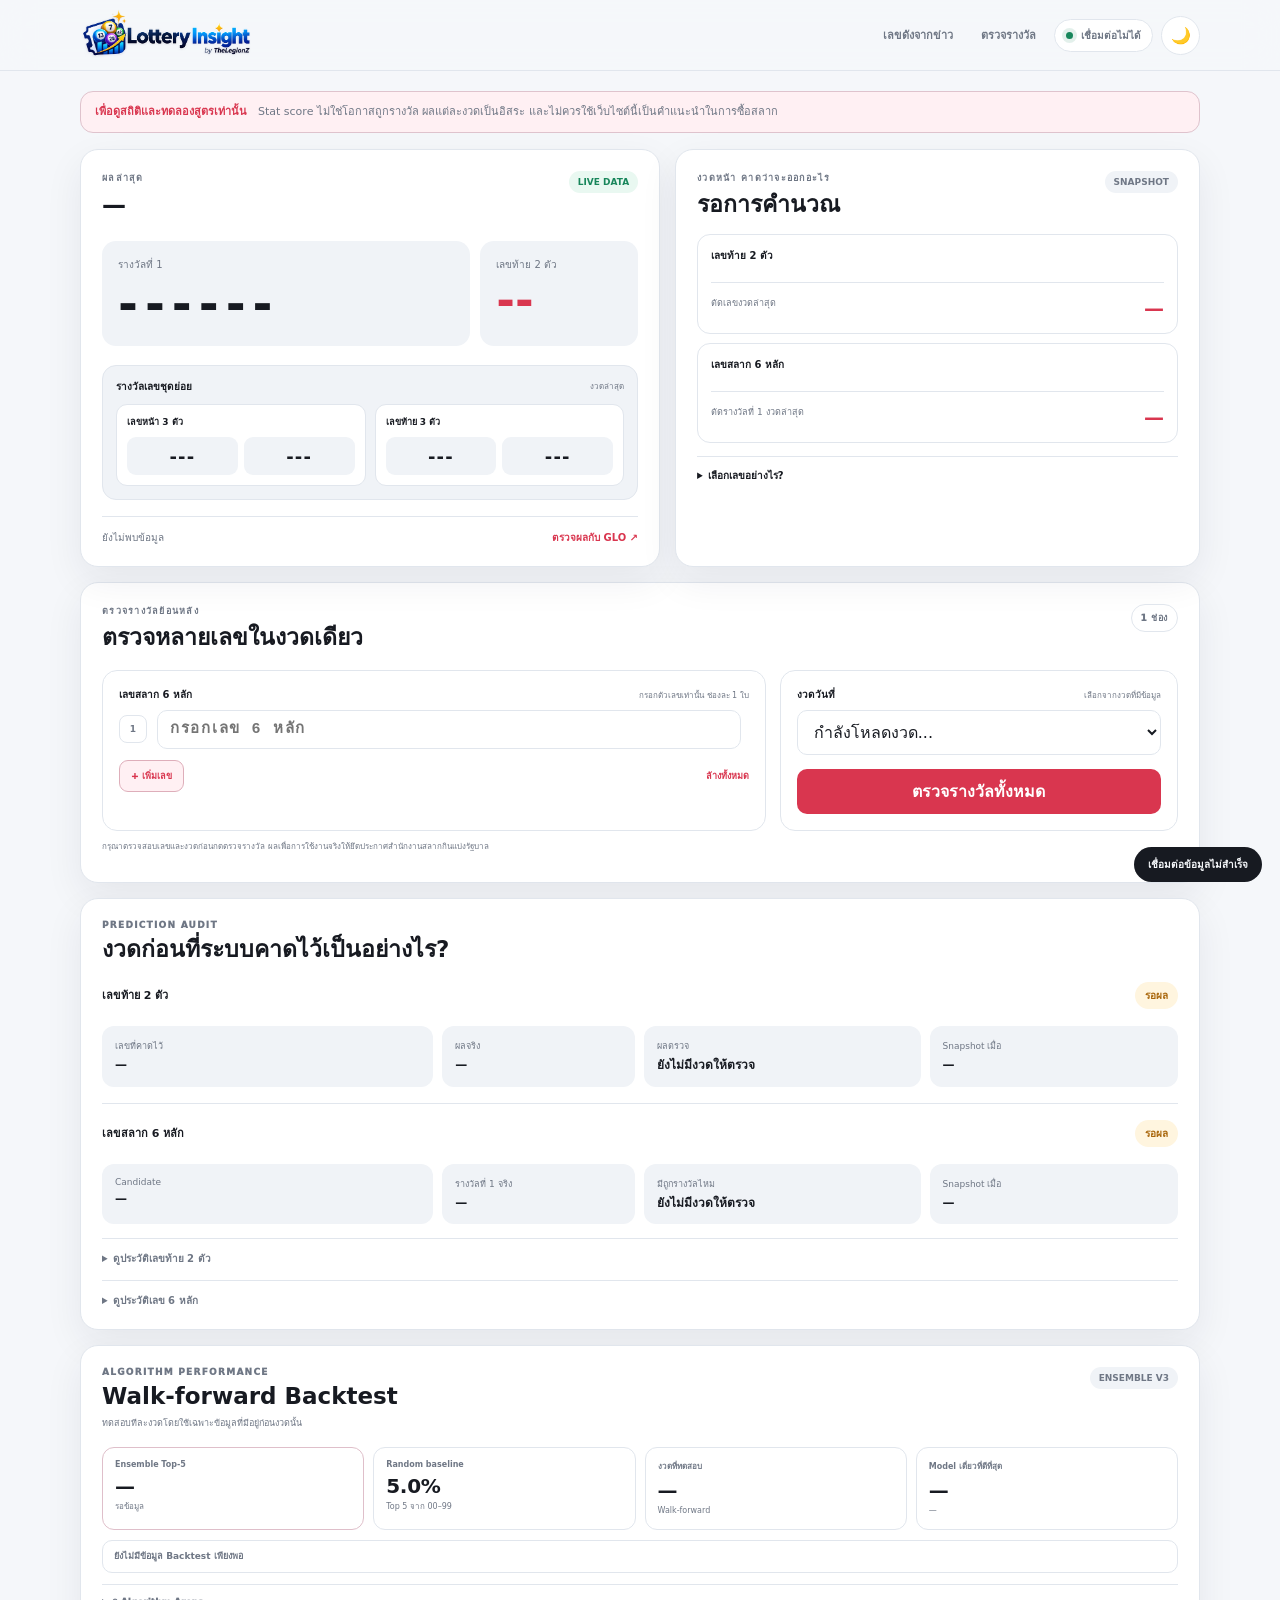
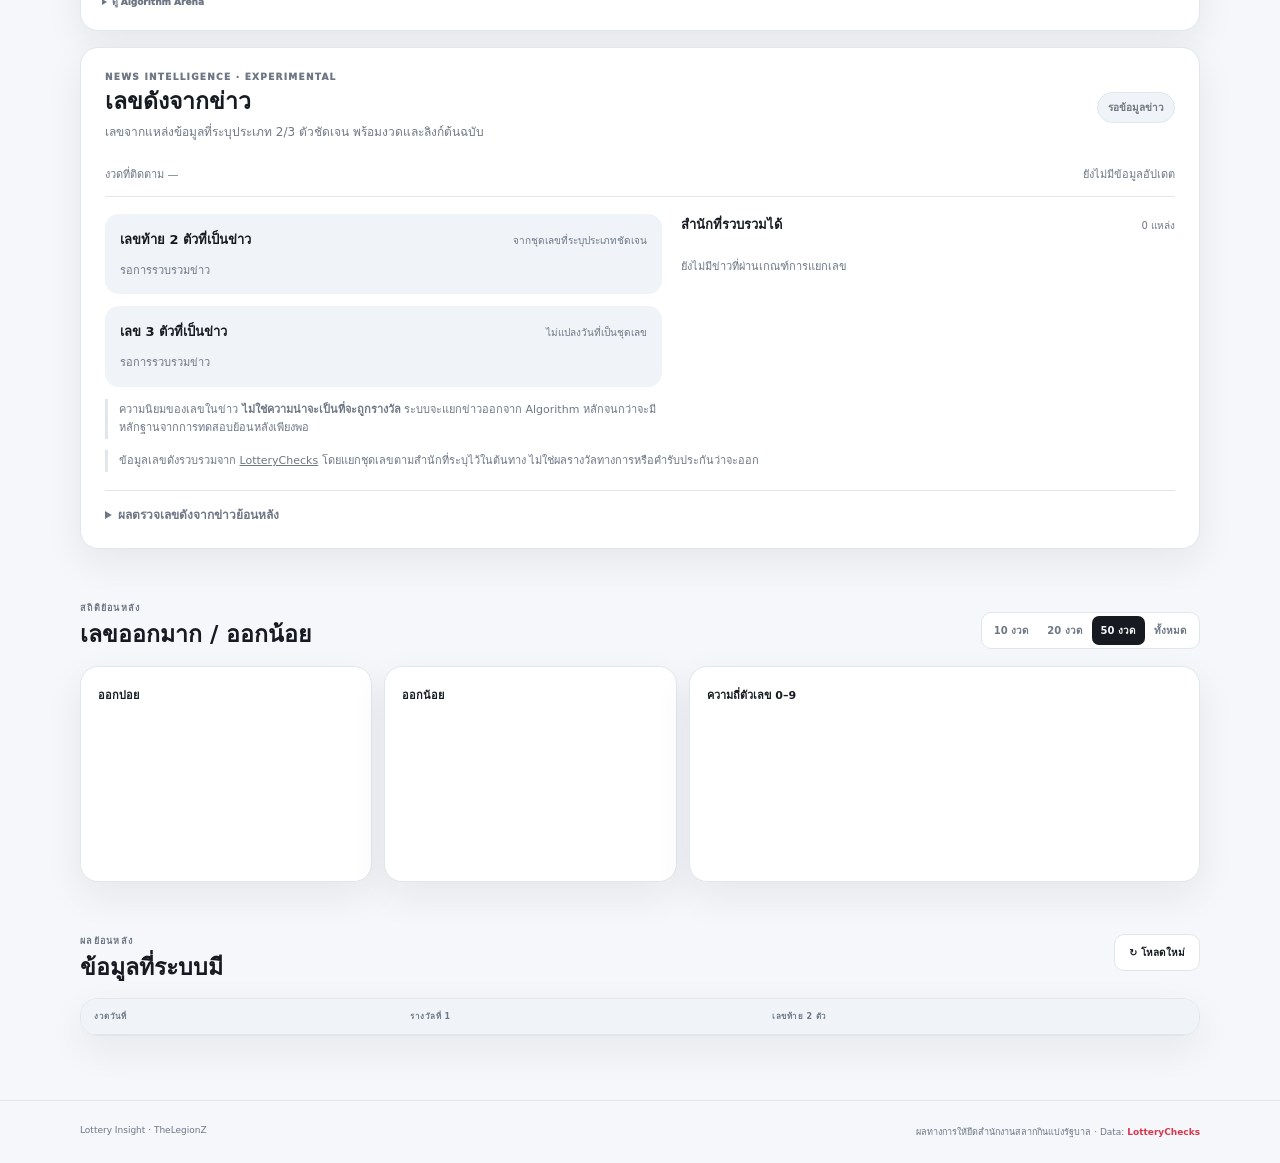
==== commit 2a1abbfb: "Add files via upload" ====
--- a/index.html
+++ b/index.html
@@ -5,16 +5,16 @@
   <meta name="viewport" content="width=device-width,initial-scale=1">
   <meta name="description" content="สถิติผลสลากย้อนหลัง ตรวจรางวัล และบันทึกการคาดการณ์แบบตรวจสอบย้อนหลังได้">
   <title>Lottery Insight · TheLegionZ</title>
-  <link rel="stylesheet" href="style.css?v=5.2.4">
-  <link rel="icon" href="assets/favicon.ico?v=5.2.4" sizes="any">
-  <link rel="icon" type="image/png" sizes="32x32" href="assets/favicon-32.png?v=5.2.4">
-  <link rel="icon" type="image/png" sizes="192x192" href="assets/favicon-192.png?v=5.2.4">
-  <link rel="apple-touch-icon" sizes="180x180" href="assets/apple-touch-icon.png?v=5.2.4">
+  <link rel="stylesheet" href="style.css?v=5.3.0">
+  <link rel="icon" href="assets/favicon.ico?v=5.3.0" sizes="any">
+  <link rel="icon" type="image/png" sizes="32x32" href="assets/favicon-32.png?v=5.3.0">
+  <link rel="icon" type="image/png" sizes="192x192" href="assets/favicon-192.png?v=5.3.0">
+  <link rel="apple-touch-icon" sizes="180x180" href="assets/apple-touch-icon.png?v=5.3.0">
 </head>
 <body>
   <div id="pageLoader" class="page-loader" aria-live="polite">
     <div class="loader-card">
-      <div class="loader-mark"><img src="assets/favicon-192.png?v=5.2.4" alt="" aria-hidden="true"></div>
+      <div class="loader-mark"><img src="assets/favicon-192.png?v=5.3.0" alt="" aria-hidden="true"></div>
       <div class="loader-spinner" aria-hidden="true"></div>
       <strong>กำลังโหลด Lottery Insight</strong>
       <span id="pageLoaderText">กำลังเชื่อมต่อข้อมูลล่าสุด...</span>
@@ -23,7 +23,7 @@
   <header class="topbar">
     <div class="container topbar-inner">
       <a class="brand brand-logo" href="#" aria-label="Lottery Insight">
-        <img src="assets/lottery-insight-logo.png?v=5.2.4" alt="Lottery Insight by TheLegionZ">
+        <img src="assets/lottery-insight-logo.png?v=5.3.0" alt="Lottery Insight by TheLegionZ">
       </a>
       <div class="header-actions">
         <a class="nav-link news-nav" href="#news">เลขดังจากข่าว</a>
@@ -356,12 +356,13 @@
           <div class="news-disclaimer">ความนิยมของเลขในข่าว <b>ไม่ใช่ความน่าจะเป็นที่จะถูกรางวัล</b> ระบบจะแยกข่าวออกจาก Algorithm หลักจนกว่าจะมีหลักฐานจากการทดสอบย้อนหลังเพียงพอ</div>
         </div>
         <div class="news-source-panel">
-          <div class="news-subhead"><strong>ข่าวที่ตรวจพบ</strong><small id="newsArticleCount">0 ข่าว</small></div>
+          <div class="news-subhead"><strong>สำนักที่รวบรวมได้</strong><small id="newsArticleCount">0 แหล่ง</small></div>
           <div id="newsDiagnostics" class="news-diagnostics" hidden></div>
           <div id="newsArticles" class="news-articles"><p class="news-empty">ยังไม่มีข่าวที่ผ่านเกณฑ์การแยกเลข</p></div>
         </div>
       </div>
 
+      <p class="news-disclaimer">ข้อมูลเลขดังรวบรวมจาก <a href="https://lotterychecks.com/lucky-picks" target="_blank" rel="noopener noreferrer">LotteryChecks</a> โดยแยกชุดเลขตามสำนักที่ระบุไว้ในต้นทาง ไม่ใช่ผลรางวัลทางการหรือคำรับประกันว่าจะออก</p>
       <details class="news-audit-details">
         <summary>ผลตรวจเลขดังจากข่าวย้อนหลัง</summary>
         <div class="table-wrap">
@@ -442,7 +443,7 @@
   </div>
 
   <div id="toast" class="toast"></div>
-  <script src="config.js?v=5.2.4"></script>
-  <script src="script.js?v=5.2.4"></script>
+  <script src="config.js?v=5.3.0"></script>
+  <script src="script.js?v=5.3.0"></script>
 </body>
 </html>
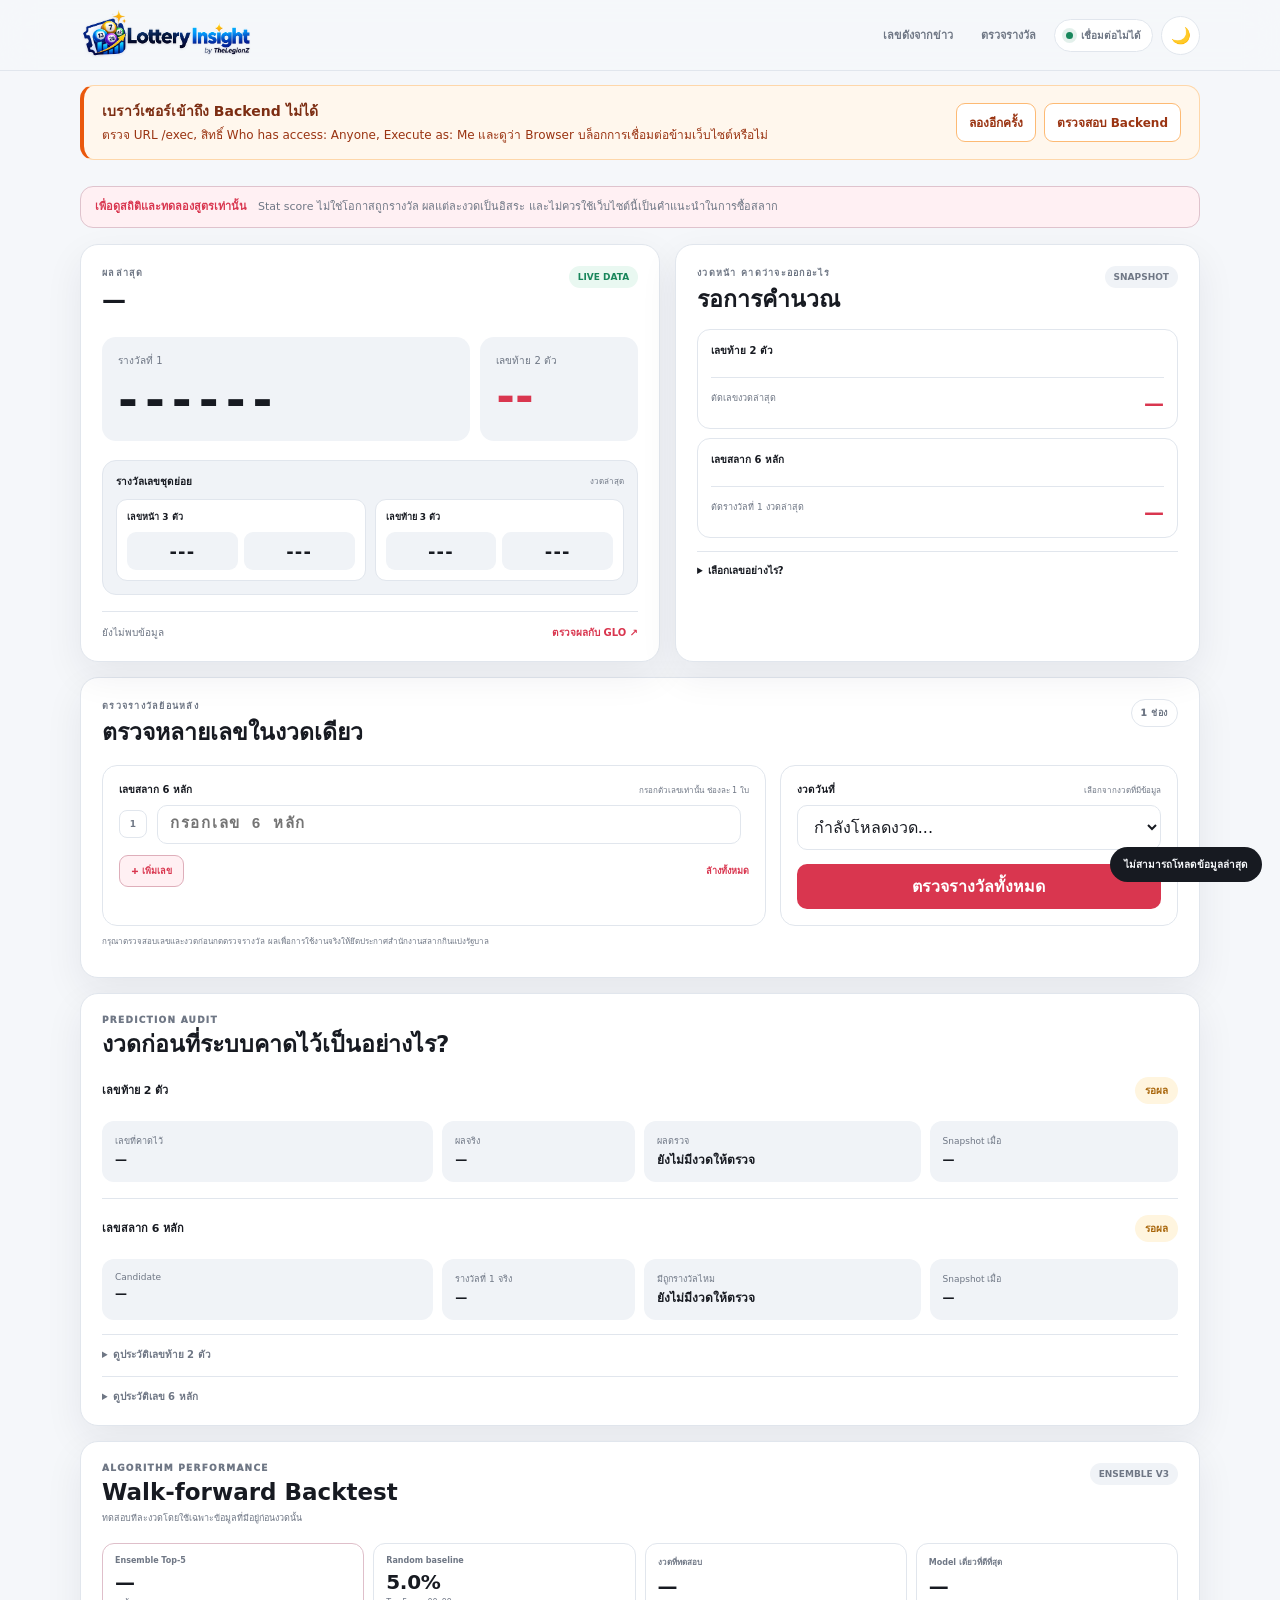
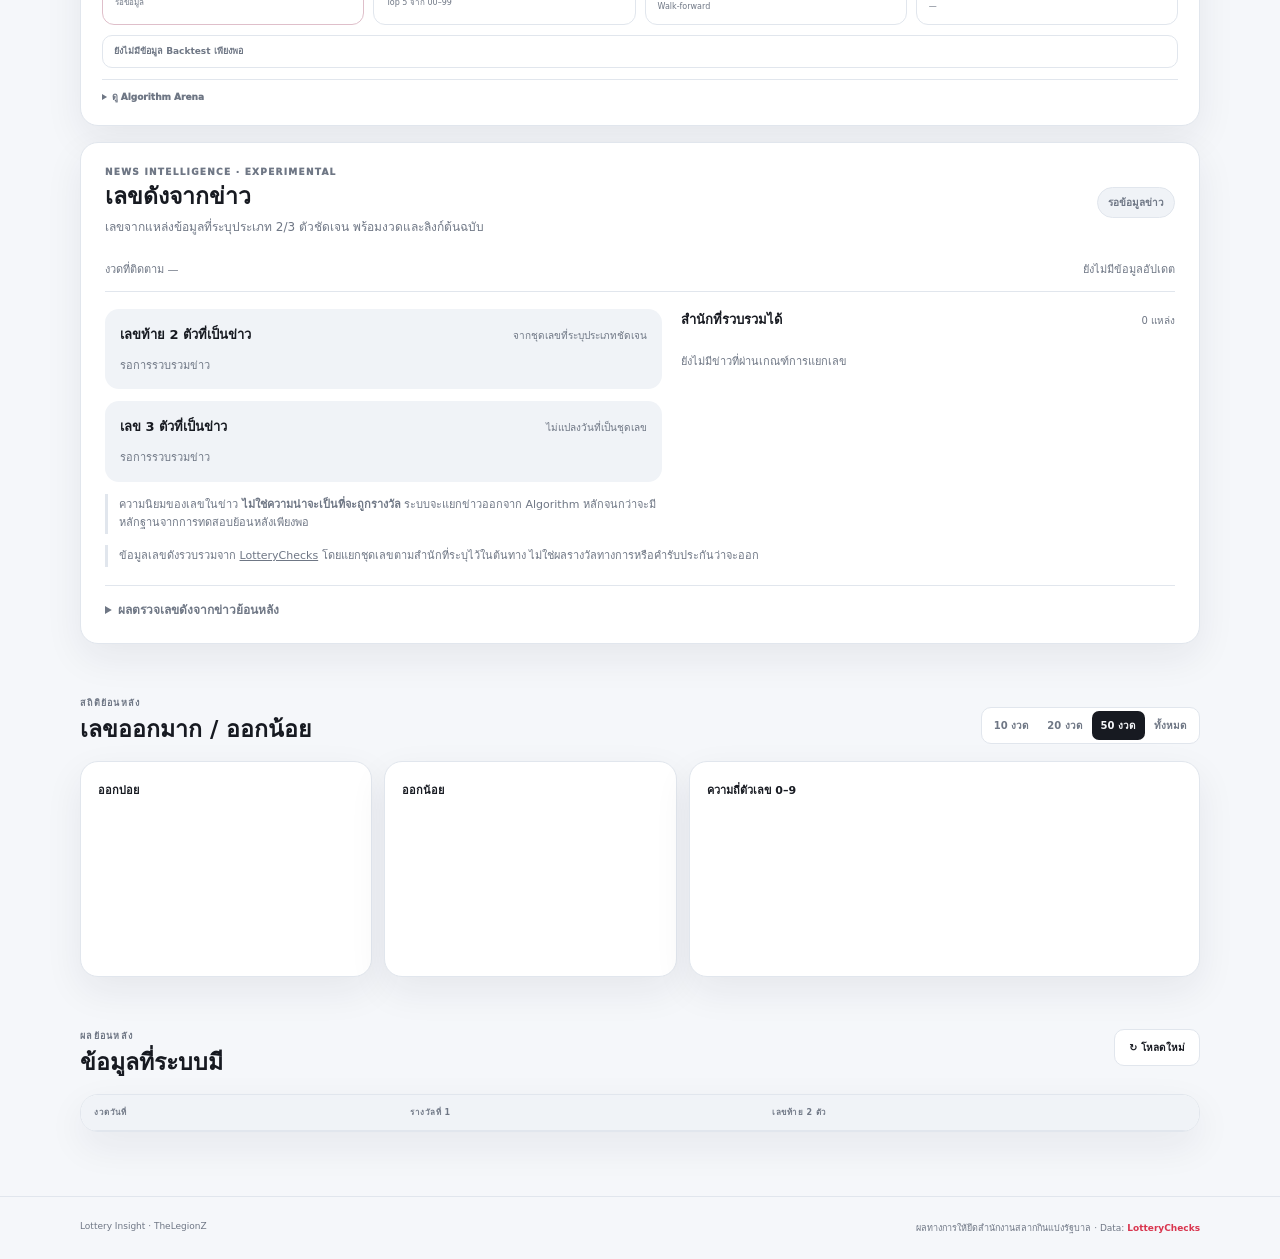
==== commit 913df381: "Add files via upload" ====
--- a/index.html
+++ b/index.html
@@ -5,16 +5,16 @@
   <meta name="viewport" content="width=device-width,initial-scale=1">
   <meta name="description" content="สถิติผลสลากย้อนหลัง ตรวจรางวัล และบันทึกการคาดการณ์แบบตรวจสอบย้อนหลังได้">
   <title>Lottery Insight · TheLegionZ</title>
-  <link rel="stylesheet" href="style.css?v=5.3.0">
-  <link rel="icon" href="assets/favicon.ico?v=5.3.0" sizes="any">
-  <link rel="icon" type="image/png" sizes="32x32" href="assets/favicon-32.png?v=5.3.0">
-  <link rel="icon" type="image/png" sizes="192x192" href="assets/favicon-192.png?v=5.3.0">
-  <link rel="apple-touch-icon" sizes="180x180" href="assets/apple-touch-icon.png?v=5.3.0">
+  <link rel="stylesheet" href="style.css?v=5.3.2">
+  <link rel="icon" href="assets/favicon.ico?v=5.3.2" sizes="any">
+  <link rel="icon" type="image/png" sizes="32x32" href="assets/favicon-32.png?v=5.3.2">
+  <link rel="icon" type="image/png" sizes="192x192" href="assets/favicon-192.png?v=5.3.2">
+  <link rel="apple-touch-icon" sizes="180x180" href="assets/apple-touch-icon.png?v=5.3.2">
 </head>
 <body>
   <div id="pageLoader" class="page-loader" aria-live="polite">
     <div class="loader-card">
-      <div class="loader-mark"><img src="assets/favicon-192.png?v=5.3.0" alt="" aria-hidden="true"></div>
+      <div class="loader-mark"><img src="assets/favicon-192.png?v=5.3.2" alt="" aria-hidden="true"></div>
       <div class="loader-spinner" aria-hidden="true"></div>
       <strong>กำลังโหลด Lottery Insight</strong>
       <span id="pageLoaderText">กำลังเชื่อมต่อข้อมูลล่าสุด...</span>
@@ -23,7 +23,7 @@
   <header class="topbar">
     <div class="container topbar-inner">
       <a class="brand brand-logo" href="#" aria-label="Lottery Insight">
-        <img src="assets/lottery-insight-logo.png?v=5.3.0" alt="Lottery Insight by TheLegionZ">
+        <img src="assets/lottery-insight-logo.png?v=5.3.2" alt="Lottery Insight by TheLegionZ">
       </a>
       <div class="header-actions">
         <a class="nav-link news-nav" href="#news">เลขดังจากข่าว</a>
@@ -33,6 +33,17 @@
       </div>
     </div>
   </header>
+
+    <div id="connectionAlert" class="connection-alert container" role="alert" hidden>
+    <div class="connection-alert-copy">
+      <strong id="connectionAlertTitle">เชื่อมต่อข้อมูลไม่ได้</strong>
+      <p id="connectionAlertText"></p>
+    </div>
+    <div class="connection-alert-actions">
+      <button id="retryConnectionBtn" type="button">ลองอีกครั้ง</button>
+      <a id="connectionHealthLink" href="#" target="_blank" rel="noopener noreferrer" hidden>ตรวจสอบ Backend</a>
+    </div>
+  </div>
 
   <main class="container">
     <section class="warning">
@@ -443,7 +454,7 @@
   </div>
 
   <div id="toast" class="toast"></div>
-  <script src="config.js?v=5.3.0"></script>
-  <script src="script.js?v=5.3.0"></script>
+  <script src="config.js?v=5.3.2"></script>
+  <script src="script.js?v=5.3.2"></script>
 </body>
 </html>
--- a/style.css
+++ b/style.css
@@ -1443,3 +1443,15 @@
 /* v5.2.2: honest diagnostics for missing verified news */
 .news-diagnostics{margin:8px 0 12px;padding:9px 11px;border:1px solid var(--line);border-radius:9px;background:var(--surface-soft);font-size:10px;color:var(--muted);line-height:1.6}
 .news-diagnostics[hidden]{display:none}
+
+
+/* v5.3.2: actionable connection error, only rendered on actual failure */
+#connectionAlert[hidden],#connectionHealthLink[hidden]{display:none!important}
+.connection-alert{display:flex;align-items:center;justify-content:space-between;gap:16px;padding:14px 18px;margin-top:14px;margin-bottom:6px;background:#fff7ed;border:1px solid #fed7aa;border-left:4px solid #ea580c;border-radius:14px;color:#7c2d12}
+.connection-alert strong{display:block;font-size:14px;margin-bottom:4px}
+.connection-alert p{font-size:12px;line-height:1.6;margin:0;color:#9a3412}
+.connection-alert-actions{display:flex;align-items:center;flex-wrap:wrap;gap:8px;flex-shrink:0}
+.connection-alert-actions button,.connection-alert-actions a{background:white;border:1px solid #fdba74;border-radius:9px;padding:9px 12px;color:#9a3412;font:inherit;font-size:12px;font-weight:800;cursor:pointer;text-decoration:none}
+body.dark .connection-alert{background:#431407;border-color:#9a3412;color:#ffedd5}
+body.dark .connection-alert p{color:#fdba74}
+@media(max-width:700px){.connection-alert{flex-direction:column;align-items:stretch}.connection-alert-actions{flex-wrap:wrap}}
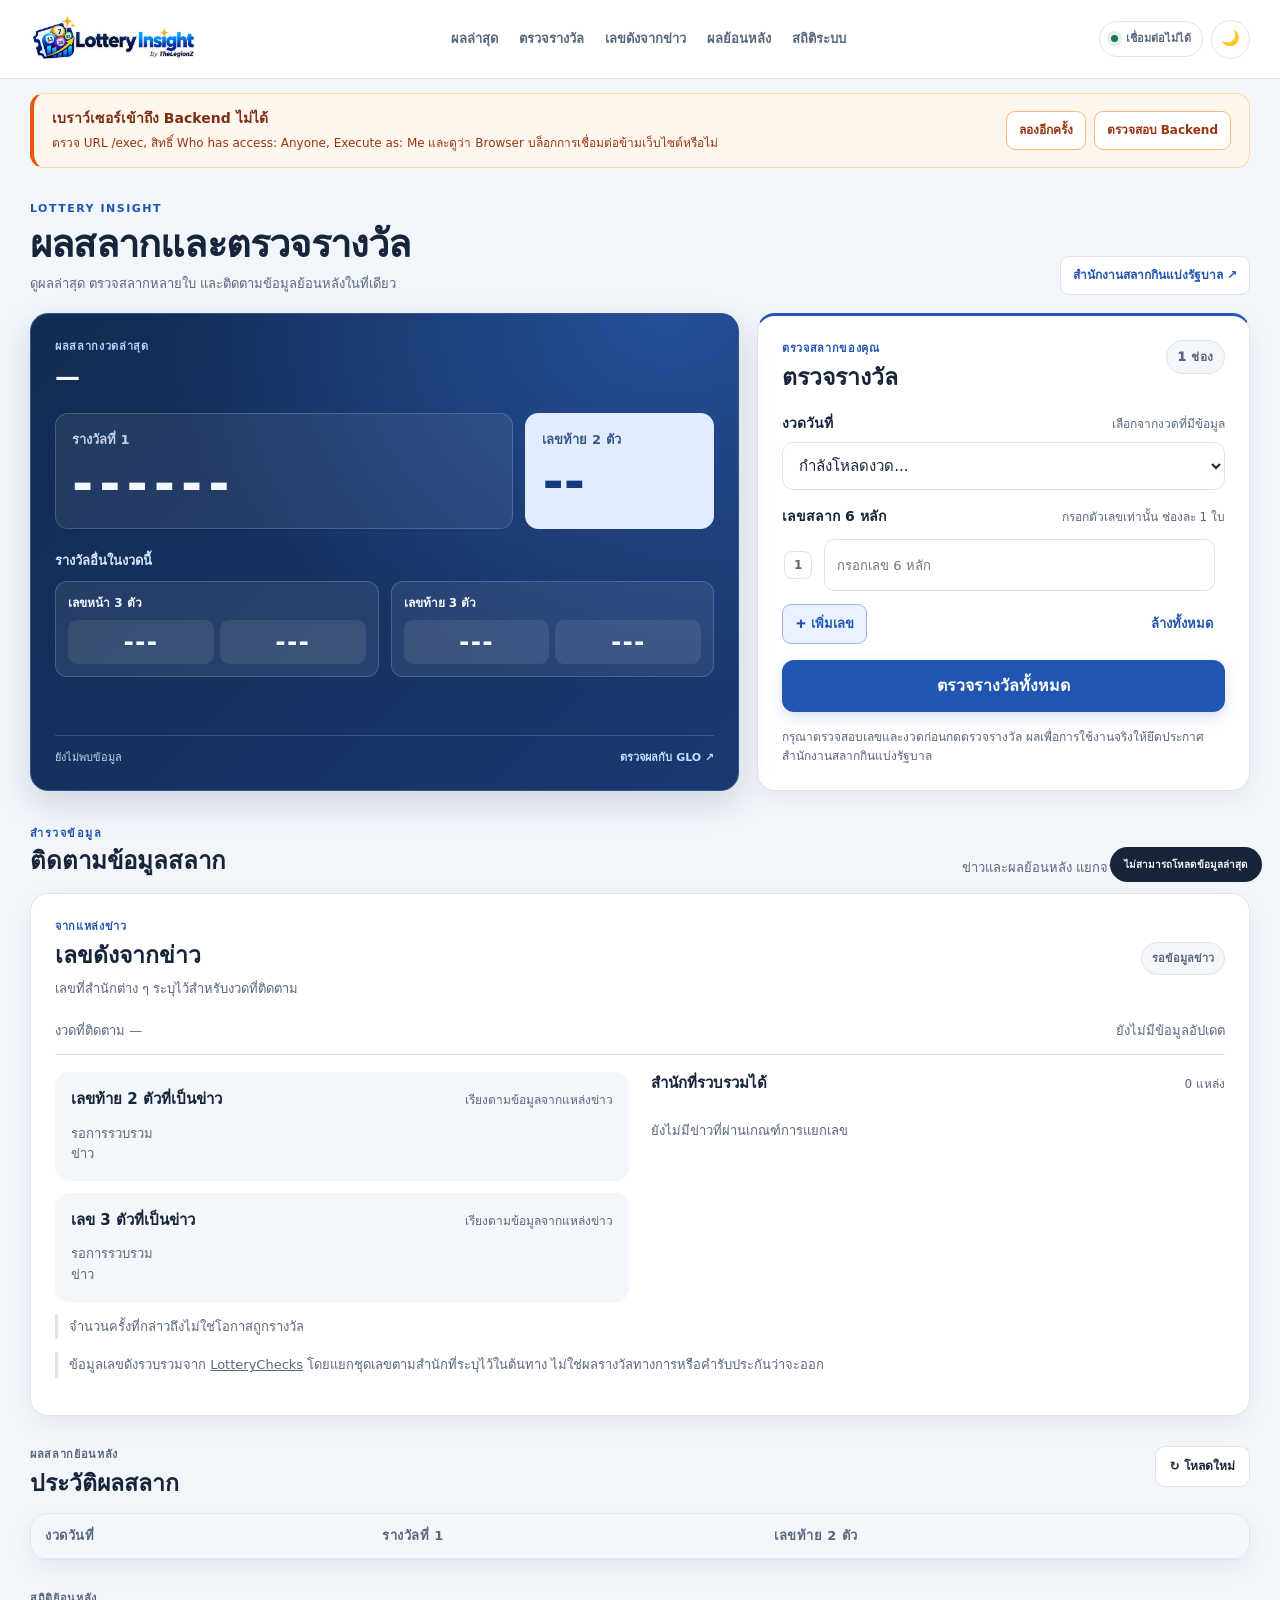
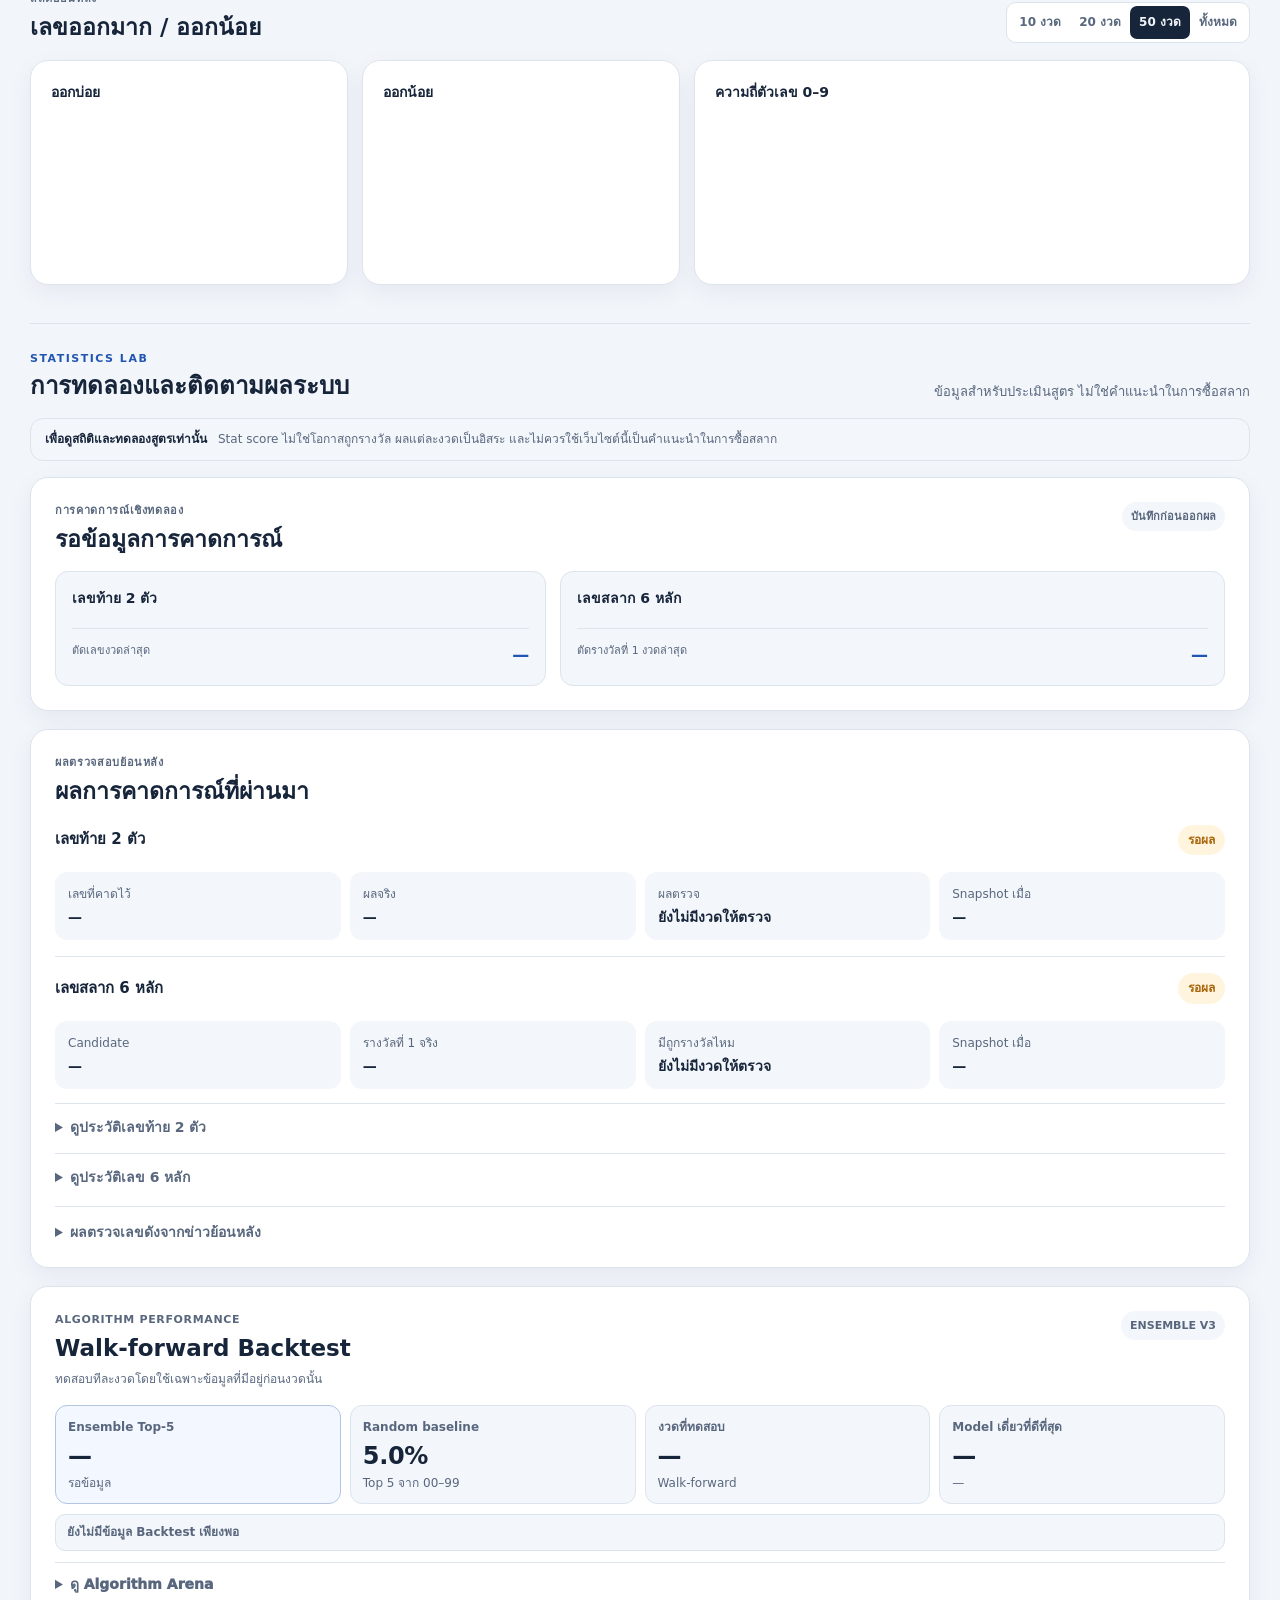
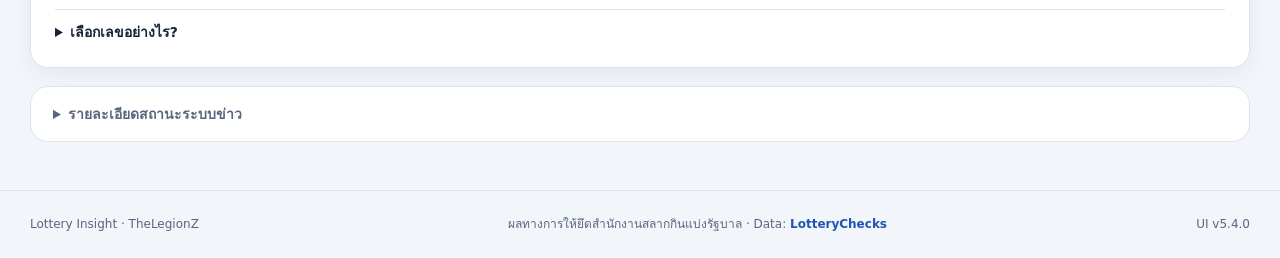
==== commit 29794520: "Add files via upload" ====
--- a/index.html
+++ b/index.html
@@ -1,460 +1,393 @@
 <!DOCTYPE html>
+
 <html lang="th">
 <head>
-  <meta charset="UTF-8">
-  <meta name="viewport" content="width=device-width,initial-scale=1">
-  <meta name="description" content="สถิติผลสลากย้อนหลัง ตรวจรางวัล และบันทึกการคาดการณ์แบบตรวจสอบย้อนหลังได้">
-  <title>Lottery Insight · TheLegionZ</title>
-  <link rel="stylesheet" href="style.css?v=5.3.2">
-  <link rel="icon" href="assets/favicon.ico?v=5.3.2" sizes="any">
-  <link rel="icon" type="image/png" sizes="32x32" href="assets/favicon-32.png?v=5.3.2">
-  <link rel="icon" type="image/png" sizes="192x192" href="assets/favicon-192.png?v=5.3.2">
-  <link rel="apple-touch-icon" sizes="180x180" href="assets/apple-touch-icon.png?v=5.3.2">
+<meta charset="utf-8"/>
+<meta content="width=device-width,initial-scale=1" name="viewport"/>
+<meta content="สถิติผลสลากย้อนหลัง ตรวจรางวัล และบันทึกการคาดการณ์แบบตรวจสอบย้อนหลังได้" name="description"/>
+<title>Lottery Insight · TheLegionZ</title>
+<link href="style.css?v=5.4.0" rel="stylesheet"/>
+<link href="assets/favicon.ico?v=5.4.0" rel="icon" sizes="any"/>
+<link href="assets/favicon-32.png?v=5.4.0" rel="icon" sizes="32x32" type="image/png"/>
+<link href="assets/favicon-192.png?v=5.4.0" rel="icon" sizes="192x192" type="image/png"/>
+<link href="assets/apple-touch-icon.png?v=5.4.0" rel="apple-touch-icon" sizes="180x180"/>
 </head>
 <body>
-  <div id="pageLoader" class="page-loader" aria-live="polite">
-    <div class="loader-card">
-      <div class="loader-mark"><img src="assets/favicon-192.png?v=5.3.2" alt="" aria-hidden="true"></div>
-      <div class="loader-spinner" aria-hidden="true"></div>
-      <strong>กำลังโหลด Lottery Insight</strong>
-      <span id="pageLoaderText">กำลังเชื่อมต่อข้อมูลล่าสุด...</span>
-    </div>
-  </div>
-  <header class="topbar">
-    <div class="container topbar-inner">
-      <a class="brand brand-logo" href="#" aria-label="Lottery Insight">
-        <img src="assets/lottery-insight-logo.png?v=5.3.2" alt="Lottery Insight by TheLegionZ">
-      </a>
-      <div class="header-actions">
-        <a class="nav-link news-nav" href="#news">เลขดังจากข่าว</a>
-        <a class="nav-link" href="#check">ตรวจรางวัล</a>
-        <span id="statusPill" class="status-pill"><i></i><span id="statusText">กำลังโหลด</span></span>
-        <button id="themeBtn" class="icon-btn" aria-label="เปลี่ยน Theme">🌙</button>
-      </div>
-    </div>
-  </header>
-
-    <div id="connectionAlert" class="connection-alert container" role="alert" hidden>
-    <div class="connection-alert-copy">
-      <strong id="connectionAlertTitle">เชื่อมต่อข้อมูลไม่ได้</strong>
-      <p id="connectionAlertText"></p>
-    </div>
-    <div class="connection-alert-actions">
-      <button id="retryConnectionBtn" type="button">ลองอีกครั้ง</button>
-      <a id="connectionHealthLink" href="#" target="_blank" rel="noopener noreferrer" hidden>ตรวจสอบ Backend</a>
-    </div>
-  </div>
-
-  <main class="container">
-    <section class="warning">
-      <strong>เพื่อดูสถิติและทดลองสูตรเท่านั้น</strong>
-      <span>Stat score ไม่ใช่โอกาสถูกรางวัล ผลแต่ละงวดเป็นอิสระ และไม่ควรใช้เว็บไซต์นี้เป็นคำแนะนำในการซื้อสลาก</span>
-    </section>
-
-    <section class="hero-grid">
-      <article class="card result-card">
-        <div class="card-head">
-          <div>
-            <span class="label">ผลล่าสุด</span>
-            <h1 id="latestDate">—</h1>
-          </div>
-          <span class="live-badge">LIVE DATA</span>
-        </div>
-
-        <div class="result-grid">
-          <div>
-            <span>รางวัลที่ 1</span>
-            <strong id="firstPrize">------</strong>
-          </div>
-          <div class="last2-box">
-            <span>เลขท้าย 2 ตัว</span>
-            <strong id="last2">--</strong>
-          </div>
-        </div>
-
-        <div class="latest-prize-panel">
-          <div class="latest-prize-title">
-            <strong>รางวัลเลขชุดย่อย</strong>
-            <small>งวดล่าสุด</small>
-          </div>
-
-          <div class="latest-prize-grid">
-            <div class="latest-prize-group">
-              <div class="latest-prize-label">
-                <span>เลขหน้า 3 ตัว</span>
-                <small id="front3Amount"></small>
-              </div>
-              <div id="front3Numbers" class="latest-prize-numbers">
-                <b>---</b><b>---</b>
-              </div>
-            </div>
-
-            <div class="latest-prize-group">
-              <div class="latest-prize-label">
-                <span>เลขท้าย 3 ตัว</span>
-                <small id="back3Amount"></small>
-              </div>
-              <div id="back3Numbers" class="latest-prize-numbers">
-                <b>---</b><b>---</b>
-              </div>
-            </div>
-          </div>
-
-          <div id="adjacentFirstGroup" class="latest-prize-adjacent" hidden>
-            <div class="latest-prize-label">
-              <span>ข้างเคียงรางวัลที่ 1</span>
-              <small id="adjacentFirstAmount"></small>
-            </div>
-            <div id="adjacentFirstNumbers" class="latest-adjacent-numbers"></div>
-          </div>
-        </div>
-
-        <div class="result-footer">
-          <span id="lastSync">ยังไม่พบข้อมูล</span>
-          <a href="https://www.glo.or.th/" target="_blank" rel="noreferrer">ตรวจผลกับ GLO ↗</a>
-        </div>
-      </article>
-
-      <article class="card prediction-card">
-        <div class="card-head">
-          <div>
-            <span class="label">งวดหน้า คาดว่าจะออกอะไร</span>
-            <h2 id="predictionSub">รอการคำนวณ</h2>
-          </div>
-          <span class="snapshot-badge">SNAPSHOT</span>
-        </div>
-
-        <div class="prediction-block">
-          <div class="prediction-block-head">
-            <strong>เลขท้าย 2 ตัว</strong>
-            
-          </div>
-          <div id="candidateList" class="candidate-list"></div>
-          <div class="exclude-note">
-            <span>ตัดเลขงวดล่าสุด</span>
-            <strong id="excludedLast2">—</strong>
-          </div>
-        </div>
-
-        <div class="prediction-block six-block">
-          <div class="prediction-block-head">
-            <strong>เลขสลาก 6 หลัก</strong>
-            
-          </div>
-          <div id="candidate6List" class="candidate6-list"></div>
-          <div class="exclude-note">
-            <span>ตัดรางวัลที่ 1 งวดล่าสุด</span>
-            <strong id="excludedFirstPrize">—</strong>
-          </div>
-        </div>
-
-        <details class="logic-details">
-          <summary>เลือกเลขอย่างไร?</summary>
-          <div class="logic-two-col">
-            <div>
-              <b>2 ตัว</b>
-              <span>หลายโมเดลทดสอบย้อนหลังแบบไม่เห็นอนาคต แล้วรวมคะแนนเป็น Ensemble สำหรับงวดถัดไป</span>
-            </div>
-            <div>
-              <b>6 หลัก</b>
-              <span>ตำแหน่ง 6 หลัก + คู่เลขติดกัน + หน้า 3 + ท้าย 3 + ท้าย 2 แล้ว Diversity re-ranking</span>
-            </div>
-          </div>
-          <p>
+<div aria-live="polite" class="page-loader" id="pageLoader">
+<div class="loader-card">
+<div class="loader-mark"><img alt="" aria-hidden="true" src="assets/favicon-192.png?v=5.4.0"/></div>
+<div aria-hidden="true" class="loader-spinner"></div>
+<strong>กำลังโหลด Lottery Insight</strong>
+<span id="pageLoaderText">กำลังเชื่อมต่อข้อมูลล่าสุด...</span>
+</div>
+</div>
+<header class="topbar">
+<div class="container topbar-inner">
+<a aria-label="Lottery Insight" class="brand brand-logo" href="#">
+<img alt="Lottery Insight by TheLegionZ" src="assets/lottery-insight-logo.png?v=5.4.0"/>
+</a>
+<nav aria-label="เมนูหลัก" class="main-nav"><a href="#latest">ผลล่าสุด</a><a href="#check">ตรวจรางวัล</a><a href="#news">เลขดังจากข่าว</a><a href="#history">ผลย้อนหลัง</a><a href="#system">สถิติระบบ</a></nav><div class="header-actions">
+
+
+<span class="status-pill" id="statusPill"><i></i><span id="statusText">กำลังโหลด</span></span>
+<button aria-label="เปลี่ยน Theme" class="icon-btn" id="themeBtn">🌙</button>
+</div>
+</div>
+</header>
+<div class="connection-alert container" hidden="" id="connectionAlert" role="alert">
+<div class="connection-alert-copy">
+<strong id="connectionAlertTitle">เชื่อมต่อข้อมูลไม่ได้</strong>
+<p id="connectionAlertText"></p>
+</div>
+<div class="connection-alert-actions">
+<button id="retryConnectionBtn" type="button">ลองอีกครั้ง</button>
+<a hidden="" href="#" id="connectionHealthLink" rel="noopener noreferrer" target="_blank">ตรวจสอบ Backend</a>
+</div>
+</div>
+<main class="container"><div class="welcome" id="home"><div><p class="eyebrow">LOTTERY INSIGHT</p><h1>ผลสลากและตรวจรางวัล</h1><p>ดูผลล่าสุด ตรวจสลากหลายใบ และติดตามข้อมูลย้อนหลังในที่เดียว</p></div><a class="official-link" href="https://www.glo.or.th/mission/reward-payment/check-reward" rel="noopener noreferrer" target="_blank">สำนักงานสลากกินแบ่งรัฐบาล ↗</a></div><section aria-label="ผลล่าสุดและตรวจรางวัล" class="user-grid"><article class="card result-card" id="latest">
+<div class="card-head">
+<div>
+<span class="label">ผลสลากงวดล่าสุด</span>
+<h2 id="latestDate">—</h2>
+</div>
+
+</div>
+<div class="result-grid">
+<div>
+<span>รางวัลที่ 1</span>
+<strong id="firstPrize">------</strong>
+</div>
+<div class="last2-box">
+<span>เลขท้าย 2 ตัว</span>
+<strong id="last2">--</strong>
+</div>
+</div>
+<div class="latest-prize-panel">
+<div class="latest-prize-title">
+<strong>รางวัลอื่นในงวดนี้</strong>
+
+</div>
+<div class="latest-prize-grid">
+<div class="latest-prize-group">
+<div class="latest-prize-label">
+<span>เลขหน้า 3 ตัว</span>
+<small id="front3Amount"></small>
+</div>
+<div class="latest-prize-numbers" id="front3Numbers">
+<b>---</b><b>---</b>
+</div>
+</div>
+<div class="latest-prize-group">
+<div class="latest-prize-label">
+<span>เลขท้าย 3 ตัว</span>
+<small id="back3Amount"></small>
+</div>
+<div class="latest-prize-numbers" id="back3Numbers">
+<b>---</b><b>---</b>
+</div>
+</div>
+</div>
+<div class="latest-prize-adjacent" hidden="" id="adjacentFirstGroup">
+<div class="latest-prize-label">
+<span>ข้างเคียงรางวัลที่ 1</span>
+<small id="adjacentFirstAmount"></small>
+</div>
+<div class="latest-adjacent-numbers" id="adjacentFirstNumbers"></div>
+</div>
+</div>
+<div class="result-footer">
+<span id="lastSync">ยังไม่พบข้อมูล</span>
+<a href="https://www.glo.or.th/" rel="noreferrer" target="_blank">ตรวจผลกับ GLO ↗</a>
+</div>
+</article><section class="card checker-card" id="check">
+<div class="section-head checker-head">
+<div>
+<span class="label">ตรวจสลากของคุณ</span>
+<h2>ตรวจรางวัล</h2>
+</div>
+<span class="batch-badge" id="ticketCount">1 ช่อง</span>
+</div>
+<div class="multi-check-layout textbox-layout"><div class="draw-check-panel compact-check-panel">
+<label class="field-label" for="ticketDate">
+<span>งวดวันที่</span>
+<small>เลือกจากงวดที่มีข้อมูล</small>
+</label>
+<select class="draw-select" id="ticketDate">
+<option value="">กำลังโหลดงวด...</option>
+</select>
+
+</div><div class="ticket-entry-panel">
+<div class="field-label">
+<span>เลขสลาก 6 หลัก</span>
+<small>กรอกตัวเลขเท่านั้น ช่องละ 1 ใบ</small>
+</div>
+<div class="ticket-input-list" id="ticketInputs">
+<div class="ticket-input-row" data-ticket-row="">
+<span class="ticket-index">1</span>
+<input aria-label="เลขสลากใบที่ 1" autocomplete="off" class="ticket-number-input" inputmode="numeric" maxlength="6" pattern="[0-9]*" placeholder="กรอกเลข 6 หลัก" type="text"/>
+</div>
+</div>
+<div class="ticket-actions">
+<button class="add-ticket-btn" id="addTicketBtn" type="button">+ เพิ่มเลข</button>
+<button class="text-action" id="clearTicketsBtn" type="button">ล้างทั้งหมด</button>
+</div>
+</div><button class="primary-btn check-all-btn" id="checkPrizeBtn" type="button">
+            ตรวจรางวัลทั้งหมด
+          </button></div>
+<p class="checker-note">
+        กรุณาตรวจสอบเลขและงวดก่อนกดตรวจรางวัล ผลเพื่อการใช้งานจริงให้ยึดประกาศสำนักงานสลากกินแบ่งรัฐบาล
+      </p>
+</section></section><div class="section-intro" id="explore"><div><p class="eyebrow">สำรวจข้อมูล</p><h2>ติดตามข้อมูลสลาก</h2></div><p>ข่าวและผลย้อนหลัง แยกจากผลคาดการณ์ของระบบ</p></div><section aria-labelledby="newsTitle" class="card news-card" id="news">
+<div class="section-head news-head">
+<div>
+<span class="label">จากแหล่งข่าว</span>
+<h2 id="newsTitle">เลขดังจากข่าว</h2>
+<p class="news-intro">เลขที่สำนักต่าง ๆ ระบุไว้สำหรับงวดที่ติดตาม</p>
+</div>
+<span class="news-status" id="newsStatus">รอข้อมูลข่าว</span>
+</div>
+<div class="news-meta">
+<span id="newsPeriod">งวดที่ติดตาม —</span>
+<span id="newsLastSync">ยังไม่มีข้อมูลอัปเดต</span>
+</div>
+<div class="news-layout">
+<div class="news-trends">
+<div class="news-trend-panel">
+<div class="news-subhead"><strong>เลขท้าย 2 ตัวที่เป็นข่าว</strong><small>เรียงตามข้อมูลจากแหล่งข่าว</small></div>
+<div aria-live="polite" class="news-chips" id="newsTop2"><span class="news-empty">รอการรวบรวมข่าว</span></div>
+</div>
+<div class="news-trend-panel">
+<div class="news-subhead"><strong>เลข 3 ตัวที่เป็นข่าว</strong><small>เรียงตามข้อมูลจากแหล่งข่าว</small></div>
+<div class="news-chips" id="newsTop3"><span class="news-empty">รอการรวบรวมข่าว</span></div>
+</div>
+
+<div class="news-disclaimer">จำนวนครั้งที่กล่าวถึงไม่ใช่โอกาสถูกรางวัล</div>
+</div>
+<div class="news-source-panel">
+<div class="news-subhead"><strong>สำนักที่รวบรวมได้</strong><small id="newsArticleCount">0 แหล่ง</small></div>
+
+<div class="news-articles" id="newsArticles"><p class="news-empty">ยังไม่มีข่าวที่ผ่านเกณฑ์การแยกเลข</p></div>
+</div>
+</div>
+<p class="news-disclaimer">ข้อมูลเลขดังรวบรวมจาก <a href="https://lotterychecks.com/lucky-picks" rel="noopener noreferrer" target="_blank">LotteryChecks</a> โดยแยกชุดเลขตามสำนักที่ระบุไว้ในต้นทาง ไม่ใช่ผลรางวัลทางการหรือคำรับประกันว่าจะออก</p>
+
+</section><section class="section" id="history">
+<div class="section-head">
+<div>
+<span class="label">ผลสลากย้อนหลัง</span>
+<h2>ประวัติผลสลาก <small class="history-count" id="historyCount"></small></h2>
+</div>
+<button class="secondary-btn" id="reloadBtn">↻ โหลดใหม่</button>
+</div>
+<div class="table-wrap card history-card">
+<table>
+<thead><tr><th>งวดวันที่</th><th>รางวัลที่ 1</th><th>เลขท้าย 2 ตัว</th></tr></thead>
+<tbody id="historyBody"></tbody>
+</table>
+</div>
+</section><section class="section" id="statistics">
+<div class="section-head responsive-head">
+<div>
+<span class="label">สถิติย้อนหลัง</span>
+<h2>เลขออกมาก / ออกน้อย</h2>
+</div>
+<div class="tabs" id="rangeTabs">
+<button data-range="10">10 งวด</button>
+<button data-range="20">20 งวด</button>
+<button class="active" data-range="50">50 งวด</button>
+<button data-range="all">ทั้งหมด</button>
+</div>
+</div>
+<div class="stats-grid">
+<article class="card stat-card">
+<span class="mini-title">ออกบ่อย</span>
+<div class="number-chips" id="hotNumbers"></div>
+</article>
+<article class="card stat-card">
+<span class="mini-title">ออกน้อย</span>
+<div class="number-chips" id="coldNumbers"></div>
+</article>
+<article class="card stat-card chart-card">
+<span class="mini-title">ความถี่ตัวเลข 0–9</span>
+<div class="digit-chart" id="digitChart"></div>
+</article>
+</div>
+</section><div class="section-intro technical-intro" id="system"><div><p class="eyebrow">STATISTICS LAB</p><h2>การทดลองและติดตามผลระบบ</h2></div><p>ข้อมูลสำหรับประเมินสูตร ไม่ใช่คำแนะนำในการซื้อสลาก</p></div><section class="warning">
+<strong>เพื่อดูสถิติและทดลองสูตรเท่านั้น</strong>
+<span>Stat score ไม่ใช่โอกาสถูกรางวัล ผลแต่ละงวดเป็นอิสระ และไม่ควรใช้เว็บไซต์นี้เป็นคำแนะนำในการซื้อสลาก</span>
+</section><article class="card prediction-card" id="prediction">
+<div class="card-head">
+<div>
+<span class="label">การคาดการณ์เชิงทดลอง</span>
+<h2 id="predictionSub">รอข้อมูลการคาดการณ์</h2>
+</div>
+<span class="snapshot-badge">บันทึกก่อนออกผล</span>
+</div>
+
+
+
+<div class="prediction-columns"><div class="prediction-block">
+<div class="prediction-block-head">
+<strong>เลขท้าย 2 ตัว</strong>
+</div>
+<div class="candidate-list" id="candidateList"></div>
+<div class="exclude-note">
+<span>ตัดเลขงวดล่าสุด</span>
+<strong id="excludedLast2">—</strong>
+</div>
+</div><div class="prediction-block six-block">
+<div class="prediction-block-head">
+<strong>เลขสลาก 6 หลัก</strong>
+</div>
+<div class="candidate6-list" id="candidate6List"></div>
+<div class="exclude-note">
+<span>ตัดรางวัลที่ 1 งวดล่าสุด</span>
+<strong id="excludedFirstPrize">—</strong>
+</div>
+</div></div><div class="news-overlap" hidden="" id="newsOverlap"></div></article><section class="card audit-card" id="audit">
+<div class="section-head">
+<div>
+<span class="label">ผลตรวจสอบย้อนหลัง</span>
+<h2>ผลการคาดการณ์ที่ผ่านมา</h2>
+</div>
+</div>
+<div class="audit-subsection">
+<div class="audit-subhead">
+<strong>เลขท้าย 2 ตัว</strong>
+<span class="audit-badge pending" id="auditBadge">รอผล</span>
+</div>
+<div class="audit-grid">
+<div><span>เลขที่คาดไว้</span><strong id="auditCandidates">—</strong></div>
+<div><span>ผลจริง</span><strong id="auditActual">—</strong></div>
+<div><span>ผลตรวจ</span><strong id="auditResult">ยังไม่มีงวดให้ตรวจ</strong></div>
+<div><span>Snapshot เมื่อ</span><strong id="auditCreated">—</strong></div>
+</div>
+<div class="repeat-alert" hidden="" id="repeatExplanation">
+<strong>งวดนี้ออกซ้ำเลขเดิมจากงวดก่อน</strong>
+<span>ตามกติกาที่ตั้งไว้ ระบบตัดเลขงวดล่าสุดออก จึงไม่มีทางเลือกเลขนี้เป็น Candidate ในรอบดังกล่าว</span>
+</div>
+</div>
+<div class="audit-subsection audit-six">
+<div class="audit-subhead">
+<strong>เลขสลาก 6 หลัก</strong>
+<span class="audit-badge pending" id="audit6Badge">รอผล</span>
+</div>
+<div class="audit-grid">
+<div><span>Candidate</span><strong id="audit6Candidates">—</strong></div>
+<div><span>รางวัลที่ 1 จริง</span><strong id="audit6Actual">—</strong></div>
+<div><span>มีถูกรางวัลไหม</span><strong id="audit6Result">ยังไม่มีงวดให้ตรวจ</strong></div>
+<div><span>Snapshot เมื่อ</span><strong id="audit6Created">—</strong></div>
+</div>
+</div>
+<details>
+<summary>ดูประวัติเลขท้าย 2 ตัว</summary>
+<div class="table-wrap">
+<table>
+<thead>
+<tr><th>งวดที่ตรวจ</th><th>คาดไว้</th><th>เลขจริง</th><th>ผล</th><th>หมายเหตุ</th></tr>
+</thead>
+<tbody id="auditHistory"></tbody>
+</table>
+</div>
+</details>
+<details>
+<summary>ดูประวัติเลข 6 หลัก</summary>
+<div class="table-wrap">
+<table>
+<thead>
+<tr><th>งวดที่ตรวจ</th><th>Candidate</th><th>รางวัลที่ 1</th><th>ผลตรวจ Candidate</th><th>สถานะ</th></tr>
+</thead>
+<tbody id="audit6History"></tbody>
+</table>
+</div>
+</details>
+<details class="news-audit-details">
+<summary>ผลตรวจเลขดังจากข่าวย้อนหลัง</summary>
+<div class="table-wrap">
+<table>
+<thead><tr><th>งวดที่ตรวจ</th><th>เลข 2 ตัวจากข่าว</th><th>ผลจริง</th><th>ผลตรวจ 2 ตัว</th><th>ตรวจเลข 3 ตัว</th></tr></thead>
+<tbody id="newsAuditHistory"><tr><td colspan="5">ยังไม่มี Snapshot ที่ตรวจผลแล้ว</td></tr></tbody>
+</table>
+</div>
+</details></section><section class="card algorithm-card" id="algorithm">
+<div class="section-head algorithm-head">
+<div>
+<span class="label">Algorithm Performance</span>
+<h2>Walk-forward Backtest</h2>
+<p class="algorithm-subtitle">ทดสอบทีละงวดโดยใช้เฉพาะข้อมูลที่มีอยู่ก่อนงวดนั้น</p>
+</div>
+<span class="snapshot-badge" id="algoVersionBadge">ENSEMBLE V3</span>
+</div>
+<div class="algorithm-kpis">
+<div class="algorithm-kpi primary">
+<span>Ensemble Top-5</span>
+<strong id="algoEnsembleRate">—</strong>
+<small id="algoEnsembleHits">รอข้อมูล</small>
+</div>
+<div class="algorithm-kpi">
+<span>Random baseline</span>
+<strong id="algoBaseline">5.0%</strong>
+<small>Top 5 จาก 00–99</small>
+</div>
+<div class="algorithm-kpi">
+<span>งวดที่ทดสอบ</span>
+<strong id="algoTests">—</strong>
+<small>Walk-forward</small>
+</div>
+<div class="algorithm-kpi">
+<span>Model เดี่ยวที่ดีที่สุด</span>
+<strong id="algoBestModel">—</strong>
+<small id="algoBestRate">—</small>
+</div>
+</div>
+<div class="algorithm-edge neutral" id="algoEdgeNote">ยังไม่มีข้อมูล Backtest เพียงพอ</div>
+<details class="algorithm-details">
+<summary>ดู Algorithm Arena</summary>
+<div class="table-wrap algorithm-table-wrap">
+<table>
+<thead><tr><th>Model</th><th>Top-5 Hit</th><th>Hit rate</th><th>น้ำหนักงวดหน้า</th></tr></thead>
+<tbody id="algoModelBody"><tr><td colspan="4">รอข้อมูล</td></tr></tbody>
+</table>
+</div>
+<p class="algorithm-footnote">น้ำหนักถูกปรับแบบ conservative และมี prior ใกล้ baseline เพื่อลดการไล่ตามผลชนะระยะสั้น</p>
+</details>
+<details class="logic-details">
+<summary>เลือกเลขอย่างไร?</summary>
+<div class="logic-two-col">
+<div>
+<b>2 ตัว</b>
+<span>หลายโมเดลทดสอบย้อนหลังแบบไม่เห็นอนาคต แล้วรวมคะแนนเป็น Ensemble สำหรับงวดถัดไป</span>
+</div>
+<div>
+<b>6 หลัก</b>
+<span>ตำแหน่ง 6 หลัก + คู่เลขติดกัน + หน้า 3 + ท้าย 3 + ท้าย 2 แล้ว Diversity re-ranking</span>
+</div>
+</div>
+<p>
             ใช้ข้อมูลย้อนหลังที่มีในระบบแบบ Walk-forward โดยแต่ละงวดใช้เฉพาะข้อมูลก่อนหน้านั้น
             ไม่มี Random และคัด Top 5 แบบกระจายความซ้ำ ทั้งเลข 2 ตัวและ 6 หลัก ก่อน Lock Snapshot รอผล
             <b>Stat score เป็นคะแนนจัดอันดับ ไม่ใช่ Probability</b>
-          </p>
-        </details>
-      </article>
-    </section>
-
-    <section class="card checker-card" id="check">
-      <div class="section-head checker-head">
-        <div>
-          <span class="label">ตรวจรางวัลย้อนหลัง</span>
-          <h2>ตรวจหลายเลขในงวดเดียว</h2>
-        </div>
-        <span id="ticketCount" class="batch-badge">1 ช่อง</span>
-      </div>
-
-      <div class="multi-check-layout textbox-layout">
-        <div class="ticket-entry-panel">
-          <div class="field-label">
-            <span>เลขสลาก 6 หลัก</span>
-            <small>กรอกตัวเลขเท่านั้น ช่องละ 1 ใบ</small>
-          </div>
-
-          <div id="ticketInputs" class="ticket-input-list">
-            <div class="ticket-input-row" data-ticket-row>
-              <span class="ticket-index">1</span>
-              <input
-                class="ticket-number-input"
-                type="text"
-                inputmode="numeric"
-                pattern="[0-9]*"
-                maxlength="6"
-                autocomplete="off"
-                placeholder="กรอกเลข 6 หลัก"
-                aria-label="เลขสลากใบที่ 1">
-            </div>
-          </div>
-
-          <div class="ticket-actions">
-            <button id="addTicketBtn" class="add-ticket-btn" type="button">+ เพิ่มเลข</button>
-            <button id="clearTicketsBtn" class="text-action" type="button">ล้างทั้งหมด</button>
-          </div>
-        </div>
-
-        <div class="draw-check-panel compact-check-panel">
-          <label class="field-label" for="ticketDate">
-            <span>งวดวันที่</span>
-            <small>เลือกจากงวดที่มีข้อมูล</small>
-          </label>
-
-          <select id="ticketDate" class="draw-select">
-            <option value="">กำลังโหลดงวด...</option>
-          </select>
-
-          <button id="checkPrizeBtn" class="primary-btn check-all-btn" type="button">
-            ตรวจรางวัลทั้งหมด
-          </button>
-        </div>
-      </div>
-
-      <p class="checker-note">
-        กรุณาตรวจสอบเลขและงวดก่อนกดตรวจรางวัล ผลเพื่อการใช้งานจริงให้ยึดประกาศสำนักงานสลากกินแบ่งรัฐบาล
-      </p>
-    </section>
-
-    <section class="card audit-card">
-      <div class="section-head">
-        <div>
-          <span class="label">Prediction Audit</span>
-          <h2>งวดก่อนที่ระบบคาดไว้เป็นอย่างไร?</h2>
-        </div>
-      </div>
-
-      <div class="audit-subsection">
-        <div class="audit-subhead">
-          <strong>เลขท้าย 2 ตัว</strong>
-          <span id="auditBadge" class="audit-badge pending">รอผล</span>
-        </div>
-        <div class="audit-grid">
-          <div><span>เลขที่คาดไว้</span><strong id="auditCandidates">—</strong></div>
-          <div><span>ผลจริง</span><strong id="auditActual">—</strong></div>
-          <div><span>ผลตรวจ</span><strong id="auditResult">ยังไม่มีงวดให้ตรวจ</strong></div>
-          <div><span>Snapshot เมื่อ</span><strong id="auditCreated">—</strong></div>
-        </div>
-
-        <div id="repeatExplanation" class="repeat-alert" hidden>
-          <strong>งวดนี้ออกซ้ำเลขเดิมจากงวดก่อน</strong>
-          <span>ตามกติกาที่ตั้งไว้ ระบบตัดเลขงวดล่าสุดออก จึงไม่มีทางเลือกเลขนี้เป็น Candidate ในรอบดังกล่าว</span>
-        </div>
-      </div>
-
-      <div class="audit-subsection audit-six">
-        <div class="audit-subhead">
-          <strong>เลขสลาก 6 หลัก</strong>
-          <span id="audit6Badge" class="audit-badge pending">รอผล</span>
-        </div>
-        <div class="audit-grid">
-          <div><span>Candidate</span><strong id="audit6Candidates">—</strong></div>
-          <div><span>รางวัลที่ 1 จริง</span><strong id="audit6Actual">—</strong></div>
-          <div><span>มีถูกรางวัลไหม</span><strong id="audit6Result">ยังไม่มีงวดให้ตรวจ</strong></div>
-          <div><span>Snapshot เมื่อ</span><strong id="audit6Created">—</strong></div>
-        </div>
-      </div>
-
-      <details>
-        <summary>ดูประวัติเลขท้าย 2 ตัว</summary>
-        <div class="table-wrap">
-          <table>
-            <thead>
-              <tr><th>งวดที่ตรวจ</th><th>คาดไว้</th><th>เลขจริง</th><th>ผล</th><th>หมายเหตุ</th></tr>
-            </thead>
-            <tbody id="auditHistory"></tbody>
-          </table>
-        </div>
-      </details>
-
-      <details>
-        <summary>ดูประวัติเลข 6 หลัก</summary>
-        <div class="table-wrap">
-          <table>
-            <thead>
-              <tr><th>งวดที่ตรวจ</th><th>Candidate</th><th>รางวัลที่ 1</th><th>ผลตรวจ Candidate</th><th>สถานะ</th></tr>
-            </thead>
-            <tbody id="audit6History"></tbody>
-          </table>
-        </div>
-      </details>
-    </section>
-
-    <section class="card algorithm-card">
-      <div class="section-head algorithm-head">
-        <div>
-          <span class="label">Algorithm Performance</span>
-          <h2>Walk-forward Backtest</h2>
-          <p class="algorithm-subtitle">ทดสอบทีละงวดโดยใช้เฉพาะข้อมูลที่มีอยู่ก่อนงวดนั้น</p>
-        </div>
-        <span id="algoVersionBadge" class="snapshot-badge">ENSEMBLE V3</span>
-      </div>
-
-      <div class="algorithm-kpis">
-        <div class="algorithm-kpi primary">
-          <span>Ensemble Top-5</span>
-          <strong id="algoEnsembleRate">—</strong>
-          <small id="algoEnsembleHits">รอข้อมูล</small>
-        </div>
-        <div class="algorithm-kpi">
-          <span>Random baseline</span>
-          <strong id="algoBaseline">5.0%</strong>
-          <small>Top 5 จาก 00–99</small>
-        </div>
-        <div class="algorithm-kpi">
-          <span>งวดที่ทดสอบ</span>
-          <strong id="algoTests">—</strong>
-          <small>Walk-forward</small>
-        </div>
-        <div class="algorithm-kpi">
-          <span>Model เดี่ยวที่ดีที่สุด</span>
-          <strong id="algoBestModel">—</strong>
-          <small id="algoBestRate">—</small>
-        </div>
-      </div>
-
-      <div id="algoEdgeNote" class="algorithm-edge neutral">ยังไม่มีข้อมูล Backtest เพียงพอ</div>
-
-      <details class="algorithm-details">
-        <summary>ดู Algorithm Arena</summary>
-        <div class="table-wrap algorithm-table-wrap">
-          <table>
-            <thead><tr><th>Model</th><th>Top-5 Hit</th><th>Hit rate</th><th>น้ำหนักงวดหน้า</th></tr></thead>
-            <tbody id="algoModelBody"><tr><td colspan="4">รอข้อมูล</td></tr></tbody>
-          </table>
-        </div>
-        <p class="algorithm-footnote">น้ำหนักถูกปรับแบบ conservative และมี prior ใกล้ baseline เพื่อลดการไล่ตามผลชนะระยะสั้น</p>
-      </details>
-    </section>
-
-    <section class="card news-card" id="news" aria-labelledby="newsTitle">
-      <div class="section-head news-head">
-        <div>
-          <span class="label">News Intelligence · Experimental</span>
-          <h2 id="newsTitle">เลขดังจากข่าว</h2>
-          <p class="news-intro">เลขจากแหล่งข้อมูลที่ระบุประเภท 2/3 ตัวชัดเจน พร้อมงวดและลิงก์ต้นฉบับ</p>
-        </div>
-        <span id="newsStatus" class="news-status">รอข้อมูลข่าว</span>
-      </div>
-
-      <div class="news-meta">
-        <span id="newsPeriod">งวดที่ติดตาม —</span>
-        <span id="newsLastSync">ยังไม่มีข้อมูลอัปเดต</span>
-      </div>
-
-      <div class="news-layout">
-        <div class="news-trends">
-          <div class="news-trend-panel">
-            <div class="news-subhead"><strong>เลขท้าย 2 ตัวที่เป็นข่าว</strong><small>จากชุดเลขที่ระบุประเภทชัดเจน</small></div>
-            <div id="newsTop2" class="news-chips" aria-live="polite"><span class="news-empty">รอการรวบรวมข่าว</span></div>
-          </div>
-          <div class="news-trend-panel">
-            <div class="news-subhead"><strong>เลข 3 ตัวที่เป็นข่าว</strong><small>ไม่แปลงวันที่เป็นชุดเลข</small></div>
-            <div id="newsTop3" class="news-chips"><span class="news-empty">รอการรวบรวมข่าว</span></div>
-          </div>
-          <div id="newsOverlap" class="news-overlap" hidden></div>
-          <div class="news-disclaimer">ความนิยมของเลขในข่าว <b>ไม่ใช่ความน่าจะเป็นที่จะถูกรางวัล</b> ระบบจะแยกข่าวออกจาก Algorithm หลักจนกว่าจะมีหลักฐานจากการทดสอบย้อนหลังเพียงพอ</div>
-        </div>
-        <div class="news-source-panel">
-          <div class="news-subhead"><strong>สำนักที่รวบรวมได้</strong><small id="newsArticleCount">0 แหล่ง</small></div>
-          <div id="newsDiagnostics" class="news-diagnostics" hidden></div>
-          <div id="newsArticles" class="news-articles"><p class="news-empty">ยังไม่มีข่าวที่ผ่านเกณฑ์การแยกเลข</p></div>
-        </div>
-      </div>
-
-      <p class="news-disclaimer">ข้อมูลเลขดังรวบรวมจาก <a href="https://lotterychecks.com/lucky-picks" target="_blank" rel="noopener noreferrer">LotteryChecks</a> โดยแยกชุดเลขตามสำนักที่ระบุไว้ในต้นทาง ไม่ใช่ผลรางวัลทางการหรือคำรับประกันว่าจะออก</p>
-      <details class="news-audit-details">
-        <summary>ผลตรวจเลขดังจากข่าวย้อนหลัง</summary>
-        <div class="table-wrap">
-          <table>
-            <thead><tr><th>งวดที่ตรวจ</th><th>เลข 2 ตัวจากข่าว</th><th>ผลจริง</th><th>ผลตรวจ 2 ตัว</th><th>ตรวจเลข 3 ตัว</th></tr></thead>
-            <tbody id="newsAuditHistory"><tr><td colspan="5">ยังไม่มี Snapshot ที่ตรวจผลแล้ว</td></tr></tbody>
-          </table>
-        </div>
-      </details>
-    </section>
-
-
-    <section class="section">
-      <div class="section-head responsive-head">
-        <div>
-          <span class="label">สถิติย้อนหลัง</span>
-          <h2>เลขออกมาก / ออกน้อย</h2>
-        </div>
-        <div id="rangeTabs" class="tabs">
-          <button data-range="10">10 งวด</button>
-          <button data-range="20">20 งวด</button>
-          <button class="active" data-range="50">50 งวด</button>
-          <button data-range="all">ทั้งหมด</button>
-        </div>
-      </div>
-
-      <div class="stats-grid">
-        <article class="card stat-card">
-          <span class="mini-title">ออกบ่อย</span>
-          <div id="hotNumbers" class="number-chips"></div>
-        </article>
-        <article class="card stat-card">
-          <span class="mini-title">ออกน้อย</span>
-          <div id="coldNumbers" class="number-chips"></div>
-        </article>
-        <article class="card stat-card chart-card">
-          <span class="mini-title">ความถี่ตัวเลข 0–9</span>
-          <div id="digitChart" class="digit-chart"></div>
-        </article>
-      </div>
-    </section>
-
-    <section class="section">
-      <div class="section-head">
-        <div>
-          <span class="label">ผลย้อนหลัง</span>
-          <h2>ข้อมูลที่ระบบมี <small id="historyCount" class="history-count"></small></h2>
-        </div>
-        <button id="reloadBtn" class="secondary-btn">↻ โหลดใหม่</button>
-      </div>
-      <div class="table-wrap card history-card">
-        <table>
-          <thead><tr><th>งวดวันที่</th><th>รางวัลที่ 1</th><th>เลขท้าย 2 ตัว</th></tr></thead>
-          <tbody id="historyBody"></tbody>
-        </table>
-      </div>
-    </section>
-  </main>
-
-  <footer>
-    <div class="container footer-inner">
-      <span>Lottery Insight · TheLegionZ</span>
-      <span>ผลทางการให้ยึดสำนักงานสลากกินแบ่งรัฐบาล · Data: <a href="https://lotterychecks.com/" target="_blank" rel="noreferrer">LotteryChecks</a></span>
-    </div>
-  </footer>
-
-
-  <div id="resultModal" class="result-modal-backdrop" hidden>
-    <div id="resultModalCard" class="result-modal-card" role="dialog" aria-modal="true" aria-labelledby="resultModalTitle">
-<div id="resultMotion" class="result-motion" aria-hidden="true"></div>
-      <div id="resultModalIcon" class="result-modal-icon">✓</div>
-      <span id="resultModalEyebrow" class="result-modal-eyebrow">ผลการตรวจรางวัล</span>
-      <h2 id="resultModalTitle">ผลการตรวจรางวัล</h2>
-      <p id="resultModalTicket" class="result-modal-ticket"></p>
-      <div id="resultModalBody" class="result-modal-body"></div>
-      <button id="resultModalOk" class="primary-btn result-modal-ok">ปิดหน้าต่าง</button>
-    </div>
-  </div>
-
-  <div id="toast" class="toast"></div>
-  <script src="config.js?v=5.3.2"></script>
-  <script src="script.js?v=5.3.2"></script>
+</p>
+</details></section><details class="system-diagnostics card"><summary>รายละเอียดสถานะระบบข่าว</summary><div class="news-diagnostics" hidden="" id="newsDiagnostics"></div><p>ตรวจสอบการเชื่อมต่อและสถานะการอัปเดตจากข้อมูลที่ระบบส่งกลับ</p></details></main>
+<footer>
+<div class="container footer-inner">
+<span>Lottery Insight · TheLegionZ</span>
+<span>ผลทางการให้ยึดสำนักงานสลากกินแบ่งรัฐบาล · Data: <a href="https://lotterychecks.com/" rel="noreferrer" target="_blank">LotteryChecks</a></span>
+<span class="site-version">UI v5.4.0</span></div>
+</footer>
+<div class="result-modal-backdrop" hidden="" id="resultModal">
+<div aria-labelledby="resultModalTitle" aria-modal="true" class="result-modal-card" id="resultModalCard" role="dialog">
+<div aria-hidden="true" class="result-motion" id="resultMotion"></div>
+<div class="result-modal-icon" id="resultModalIcon">✓</div>
+<span class="result-modal-eyebrow" id="resultModalEyebrow">ผลการตรวจรางวัล</span>
+<h2 id="resultModalTitle">ผลการตรวจรางวัล</h2>
+<p class="result-modal-ticket" id="resultModalTicket"></p>
+<div class="result-modal-body" id="resultModalBody"></div>
+<button class="primary-btn result-modal-ok" id="resultModalOk">ปิดหน้าต่าง</button>
+</div>
+</div>
+<div class="toast" id="toast"></div>
+<script src="config.js?v=5.4.0"></script>
+<script src="script.js?v=5.4.0"></script>
 </body>
 </html>
--- a/style.css
+++ b/style.css
@@ -1455,3 +1455,52 @@
 body.dark .connection-alert{background:#431407;border-color:#9a3412;color:#ffedd5}
 body.dark .connection-alert p{color:#fdba74}
 @media(max-width:700px){.connection-alert{flex-direction:column;align-items:stretch}.connection-alert-actions{flex-wrap:wrap}}
+
+/* ===== v5.4.0 — user-first visual system ===== */
+:root{
+  --bg:#f2f5fa;--surface:#fff;--surface-soft:#f3f6fa;--text:#17253b;--muted:#58677e;--line:#dce4ee;
+  --accent:#2055b2;--accent-strong:#17418b;--accent-soft:#eaf1ff;--green:#157654;--green-soft:#e9f7ef;
+  --card:var(--surface);--card2:var(--surface-soft);--shadow:0 8px 24px rgba(25,44,76,.055);
+}
+body.dark{--bg:#101725;--surface:#192335;--surface-soft:#222f43;--text:#eaf1ff;--muted:#acb9cb;--line:#35445a;--accent:#89b3ff;--accent-strong:#b4ceff;--accent-soft:#263b5d;--green:#77d6a8;--green-soft:#203e35;--shadow:0 8px 24px rgba(0,0,0,.16)}
+body{font-size:15px;line-height:1.55;background:var(--bg)}
+.container{width:min(1220px,calc(100% - 48px))}
+main{padding-top:26px;padding-bottom:48px}
+main>*{min-width:0}
+[id]{scroll-margin-top:105px}
+.topbar{background:var(--surface);backdrop-filter:none}
+.topbar-inner{min-height:78px;gap:18px}
+.brand-logo img{height:56px;max-width:230px}
+.main-nav{display:flex;align-items:center;gap:3px;flex-wrap:wrap;justify-content:center;min-width:0}
+.main-nav a{font-size:13px;font-weight:750;color:var(--muted);text-decoration:none;padding:10px 9px;border-radius:9px;white-space:nowrap}
+.main-nav a:hover,.main-nav a:focus-visible{background:var(--accent-soft);color:var(--accent)}
+.header-actions{flex-shrink:0}.status-pill{font-size:11px}.icon-btn{flex-shrink:0}
+.welcome,.section-intro{display:flex;justify-content:space-between;align-items:flex-end;gap:20px;margin:0 0 18px}
+.welcome h1{font-size:clamp(26px,3vw,38px);letter-spacing:-.8px;line-height:1.25;margin:4px 0 6px;font-weight:850}
+.welcome p:not(.eyebrow),.section-intro>p{color:var(--muted);font-size:13px;margin:0}
+.eyebrow{color:var(--accent);font-size:11px;font-weight:850;letter-spacing:1.5px;margin:0;text-transform:uppercase}
+.official-link{color:var(--accent);font-size:12px;font-weight:750;text-decoration:none;padding:9px 12px;border:1px solid var(--line);border-radius:9px;background:var(--surface);white-space:nowrap}
+.user-grid{display:grid;grid-template-columns:minmax(0,1.18fr) minmax(0,.82fr);gap:18px;align-items:start}
+.card{border-radius:18px;box-shadow:var(--shadow);min-width:0}
+.result-card,.checker-card,.news-card,.prediction-card,.audit-card,.algorithm-card{padding:24px}
+.checker-card,.news-card,.prediction-card,.audit-card,.algorithm-card{margin-top:0}
+.label{font-size:11px;letter-spacing:.65px;font-weight:800}.card-head h2,.section-head h2{font-size:23px;line-height:1.3;margin:6px 0 0}
+.result-card{position:relative;overflow:hidden;color:#f3f7ff;--text:#f3f7ff;--muted:#c1d0e8;--line:rgba(207,224,255,.2);--surface:rgba(255,255,255,.075);--surface-soft:rgba(255,255,255,.085);--accent:#9bc5ff;background:radial-gradient(ellipse at 90% 0%,#244f98 0%,transparent 56%),linear-gradient(135deg,#122b52,#1a3970);border:1px solid #31568a;box-shadow:0 12px 32px rgba(20,44,85,.16)}
+.result-card .label{color:#b7d2fa}.result-card .card-head h2{font-size:25px;font-weight:800}
+.result-grid{grid-template-columns:minmax(0,1.7fr) minmax(0,.7fr);gap:12px;margin:20px 0 14px}
+.result-grid>div{border:1px solid var(--line);background:rgba(255,255,255,.065);padding:16px;border-radius:13px}
+.result-grid span{font-size:13px;font-weight:600}.result-grid>div:first-child strong{font-size:clamp(32px,4vw,55px);letter-spacing:clamp(1px,.48vw,6px);white-space:nowrap;overflow-wrap:normal;font-variant-numeric:tabular-nums}
+.result-grid .last2-box{background:#e1edff;border-color:#e1edff;color:#173b75}.last2-box span{color:#395985}.last2-box strong{color:#153c7f;font-size:clamp(34px,4vw,55px);font-variant-numeric:tabular-nums}
+.latest-prize-panel{border:0;background:transparent;margin:0 0 16px;padding:0}.latest-prize-title{margin:8px 0 10px}.latest-prize-title strong{font-size:13px;color:#d6e5fc}.latest-prize-grid{gap:12px;grid-template-columns:repeat(2,minmax(0,1fr))}.latest-prize-group{padding:12px;border-radius:12px;min-width:0}.latest-prize-label{flex-wrap:wrap;gap:3px}.latest-prize-label span{font-size:12px}.latest-prize-label small{font-size:11px}.latest-prize-numbers b,.latest-adjacent-numbers b{font-size:25px;font-weight:800;min-height:44px;font-variant-numeric:tabular-nums}.latest-prize-adjacent{margin-top:14px;padding-top:12px}.latest-adjacent-numbers b{font-size:19px;min-height:34px}.result-footer{font-size:11px;flex-wrap:wrap;align-items:center;padding-top:13px}.result-footer a{color:#c5ddff}
+.checker-card{background:var(--surface);border-top:3px solid var(--accent)}.checker-card .label{color:var(--accent)}.batch-badge{font-size:12px;padding:7px 10px}.multi-check-layout.textbox-layout{display:flex;flex-direction:column;gap:16px;margin-top:20px}.ticket-entry-panel,.draw-check-panel{border:0;padding:0;background:transparent}.field-label{margin-bottom:8px;flex-wrap:wrap;gap:5px}.field-label span{font-size:14px}.field-label small{font-size:12px}.draw-select{min-height:48px;border-radius:11px;font-size:15px}.ticket-input-row{grid-template-columns:32px minmax(0,1fr) auto;gap:8px}.ticket-index{font-size:12px}.ticket-number-input{min-height:52px;font-size:20px;letter-spacing:2px;padding:12px}.ticket-number-input::placeholder{font:500 13px/1.5 system-ui;letter-spacing:0}.ticket-input-list{max-height:290px;overflow-y:auto;padding:3px 2px}.ticket-actions{margin-top:10px}.add-ticket-btn,.remove-ticket-btn,.text-action{font-size:13px;padding:9px 12px;min-height:40px}.primary-btn{background:#2055b2;color:white;font-size:14px}.primary-btn:hover{background:#17418b}.check-all-btn{min-height:52px;font-size:16px;border-radius:12px;box-shadow:0 5px 13px rgba(32,85,178,.18);margin-top:0}.checker-note{font-size:12px;line-height:1.6;margin:14px 0 0;color:var(--muted)}
+.section-intro{margin:34px 0 15px}.section-intro h2{margin:3px 0 0;font-size:24px;line-height:1.35}.section-intro>p{max-width:48%;text-align:right}
+.news-card .label{color:var(--accent)}.news-intro,.news-meta,.news-disclaimer{font-size:13px}.news-status{font-size:11px;white-space:normal;text-align:center}.news-layout{gap:22px;grid-template-columns:minmax(0,1fr) minmax(0,1fr)}.news-subhead strong{font-size:15px}.news-subhead small{font-size:12px}.news-trend-panel{padding:16px}.news-number-card{padding:12px 5px;gap:3px}.news-number-card strong{font-size:27px}.news-number-card small,.news-number-card span{font-size:11px}.news-article-title{font-size:14px}.news-article-meta,.news-article-tipster{font-size:12px}.news-article-tags b{font-size:12px}.news-empty{font-size:13px}.news-overlap{margin-top:12px;border-radius:10px;background:var(--surface-soft);color:var(--muted);font-size:13px}
+.section{padding-top:30px}.section .label{color:var(--muted)}.table-wrap{overflow:auto;max-width:100%}.history-card{max-height:390px;margin-top:14px}.history-card thead th{position:sticky;top:0;background:var(--surface-soft);z-index:1}table th,table td{font-size:13px;padding:12px 14px}.history-count,.secondary-btn{font-size:12px}.main-no,.two-no{font-size:16px}.stats-grid{gap:14px}.stat-card{padding:20px}.mini-title{font-size:14px}.num-chip strong{font-size:20px}.num-chip span{font-size:11px}.tabs button{font-size:12px}
+.technical-intro{border-top:1px solid var(--line);padding-top:26px;margin-top:38px}.warning{font-size:12px;line-height:1.6;background:var(--surface-soft);border-color:var(--line)}.warning strong{color:var(--text)}
+.prediction-columns{display:grid;grid-template-columns:minmax(0,.85fr) minmax(0,1.15fr);gap:14px;margin-top:16px}.prediction-block,.prediction-block.six-block{margin:0;padding:16px}.prediction-block-head strong{font-size:14px}.candidate strong{font-size:26px}.candidate span{font-size:11px}.candidate{background:var(--surface);border:1px solid var(--line)}.candidate6-list{grid-template-columns:repeat(2,minmax(0,1fr))}.candidate6{flex-wrap:wrap;min-width:0;padding:12px;background:var(--surface)}.candidate6-main strong{font-size:20px}.candidate6-main small,.candidate6 span{font-size:11px;white-space:normal;overflow-wrap:anywhere}.exclude-note span,.exclude-note small{font-size:11px}.snapshot-badge{font-size:11px;white-space:normal}.exclude-note strong{font-size:17px}.audit-card,.algorithm-card,.system-diagnostics{margin-top:18px}.audit-subhead>strong{font-size:15px}.audit-grid span{font-size:12px}.audit-grid strong{font-size:14px}.audit-badge,.history-status{font-size:12px}.audit-grid{grid-template-columns:repeat(4,minmax(0,1fr))}.audit-card .table-wrap tbody tr.history-hit td:first-child{box-shadow:inset 4px 0 0 var(--green)}.audit-subsection:has(.audit-badge.hit){border-left:3px solid var(--green);padding-left:12px}.algorithm-kpi span,.algorithm-kpi small,.algorithm-edge,.algorithm-footnote,.algorithm-subtitle,.logic-details p,.logic-two-col span{font-size:12px}.algorithm-kpi strong{font-size:24px}.logic-two-col b{font-size:13px}summary,.logic-details summary,.algorithm-details summary,.news-audit-details summary{font-size:14px;line-height:1.6}.system-diagnostics{padding:16px 22px;box-shadow:none}.system-diagnostics p,.news-diagnostics{font-size:12px;color:var(--muted)}.footer-inner{font-size:12px}.site-version{font-variant-numeric:tabular-nums}.result-modal-card{background:var(--surface)}.result-modal-message{font-size:13px}.result-modal-ok{min-height:44px}.loader-card{background:var(--surface)}
+button:focus-visible,a:focus-visible,select:focus-visible,summary:focus-visible{outline:2px solid var(--accent);outline-offset:3px}body.dark .official-link{color:var(--accent)}
+@media(min-width:1000px){.user-grid{align-items:stretch}.checker-card{display:flex;flex-direction:column}.checker-card .checker-note{margin-top:auto;padding-top:16px}}
+@media(max-width:1080px){.topbar-inner{flex-wrap:wrap;gap:4px 12px;padding:8px 0}.main-nav{order:3;width:100%;justify-content:flex-start;overflow-x:auto;flex-wrap:nowrap;scrollbar-width:thin}.brand-logo img{height:49px}.header-actions{margin-left:auto}.main-nav a{padding:7px 10px}[id]{scroll-margin-top:135px}}
+@media(max-width:850px){.user-grid,.news-layout,.prediction-columns{grid-template-columns:1fr}.result-card,.checker-card,.news-card,.prediction-card,.audit-card,.algorithm-card{padding:20px}.candidate6-list{grid-template-columns:repeat(2,minmax(0,1fr))}.audit-grid{grid-template-columns:repeat(2,minmax(0,1fr))}.result-grid>div:first-child strong,.last2-box strong{font-size:clamp(35px,7vw,52px)}}
+@media(max-width:560px){.container{width:calc(100% - 24px)}main{padding-top:16px}.welcome,.section-intro{align-items:flex-start;flex-direction:column;gap:7px}.welcome h1{font-size:27px}.welcome p:not(.eyebrow),.section-intro>p{font-size:12px;text-align:left;max-width:100%}.official-link{font-size:11px;padding:7px 9px}.brand-logo img{height:42px;max-width:165px}.status-pill span{display:none}.topbar-inner{padding-top:6px}.main-nav a{font-size:12px;padding:7px 8px}.user-grid{gap:12px}.result-card,.checker-card,.news-card,.prediction-card,.audit-card,.algorithm-card{padding:16px;border-radius:15px}.result-card .card-head h2{font-size:22px}.result-grid{gap:8px;grid-template-columns:minmax(0,1.75fr) minmax(0,.75fr);margin-top:15px}.result-grid>div{padding:11px 9px}.result-grid span{font-size:11px}.result-grid>div:first-child strong{font-size:clamp(25px,7.6vw,43px);letter-spacing:1px}.last2-box strong{font-size:clamp(28px,8vw,43px)}.latest-prize-grid{gap:8px}.latest-prize-group{padding:9px}.latest-prize-label span,.latest-prize-label small{font-size:11px}.latest-prize-numbers b{font-size:21px}.latest-adjacent-numbers b{font-size:16px}.section-intro{margin-top:26px}.section-intro h2{font-size:22px}.news-chips{grid-template-columns:repeat(3,minmax(0,1fr))}.news-number-card strong{font-size:25px}.news-number-card span{font-size:10px}.candidate-list{grid-template-columns:repeat(5,minmax(0,1fr));gap:4px}.candidate strong{font-size:20px}.candidate span{font-size:9px}.candidate6-list{grid-template-columns:1fr}.prediction-block{padding:12px}.audit-grid{gap:6px;grid-template-columns:1fr 1fr}.audit-grid>div{padding:10px}.audit-grid strong{font-size:13px}.audit-card .table-wrap table{min-width:610px}.algorithm-kpis{grid-template-columns:repeat(2,minmax(0,1fr))}.algorithm-kpi strong{font-size:20px}.algorithm-kpi{padding:10px}.footer-inner{gap:8px}.field-label{flex-direction:row;align-items:baseline}.section .section-head h2{font-size:21px}.history-card{max-height:340px}.history-card table{min-width:290px}table th,table td{padding:10px 8px}.technical-intro{margin-top:30px}.status-pill{padding:8px}.icon-btn{width:36px;height:36px}.news-head{gap:7px}.news-status{max-width:110px}.ticket-number-input{font-size:19px}}
+@media(prefers-reduced-motion:reduce){html{scroll-behavior:auto}*,*::before,*::after{animation-duration:.01ms!important;transition-duration:.01ms!important}}
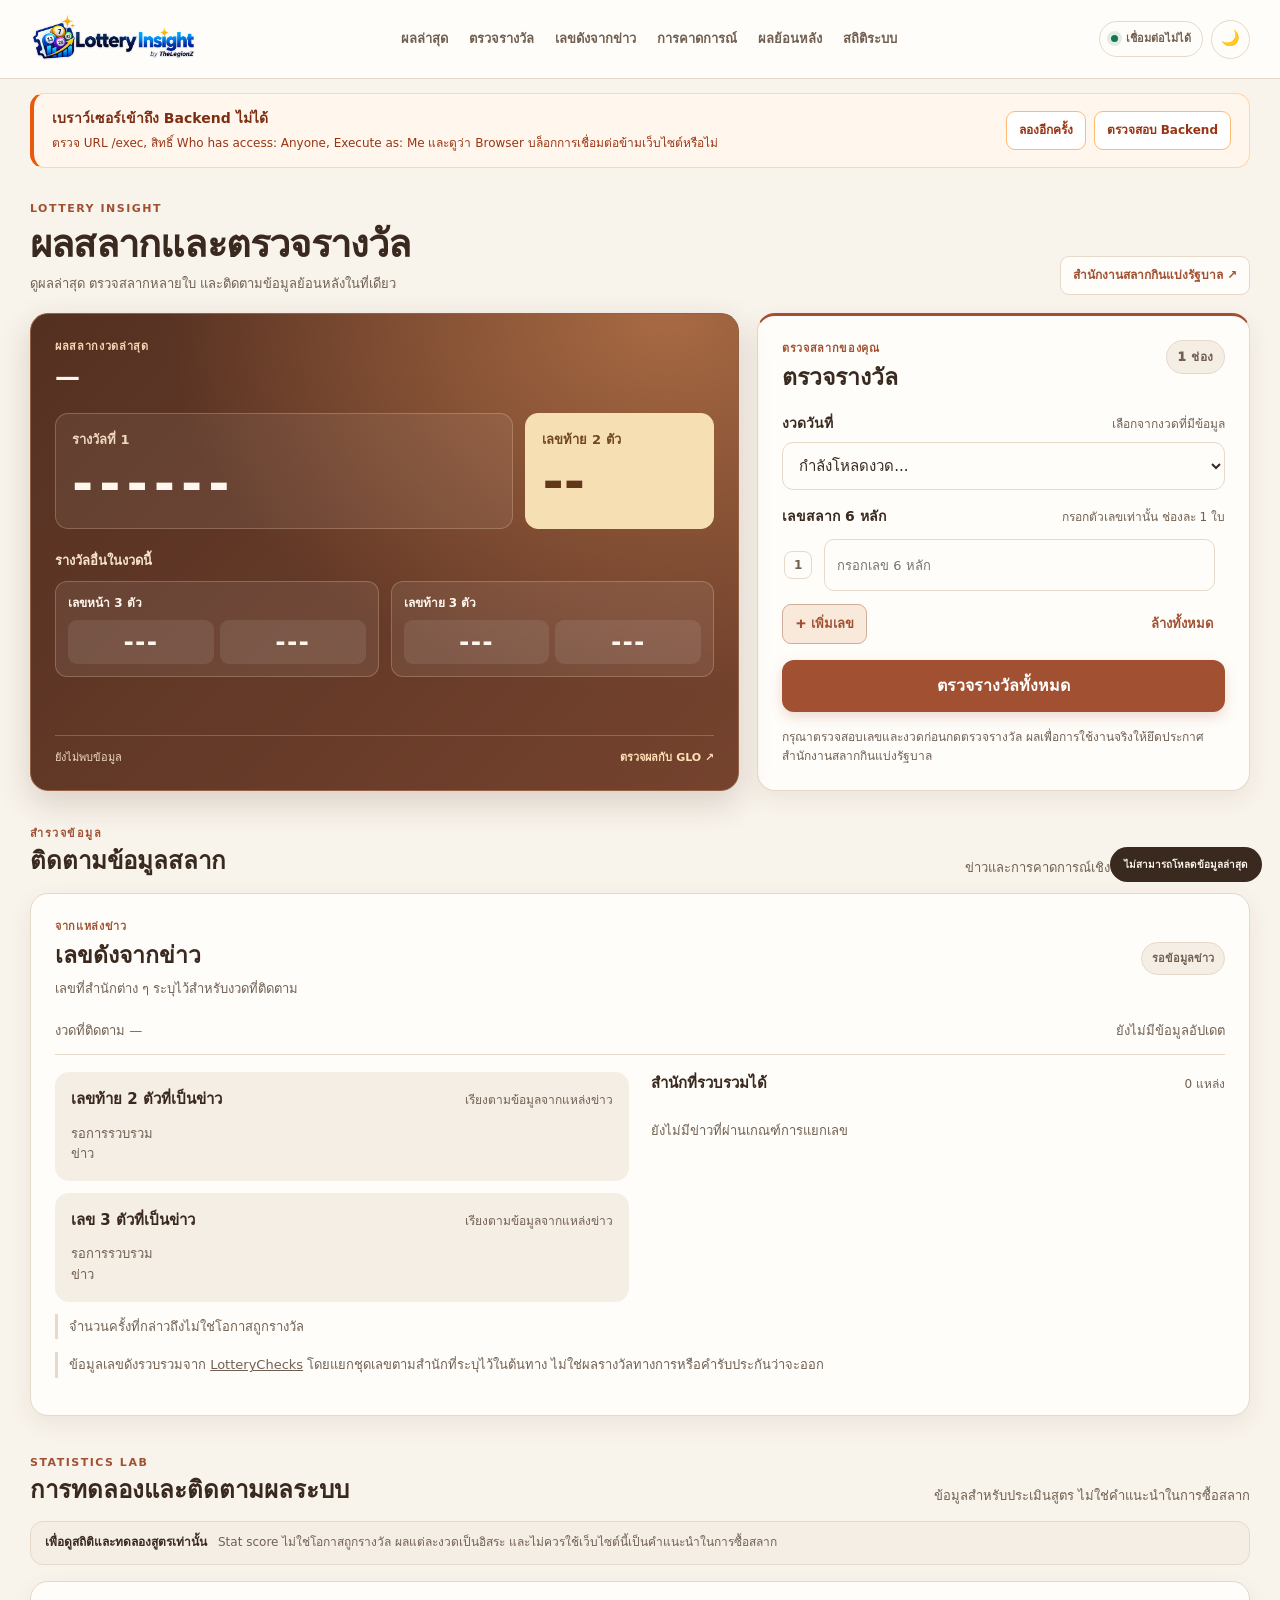
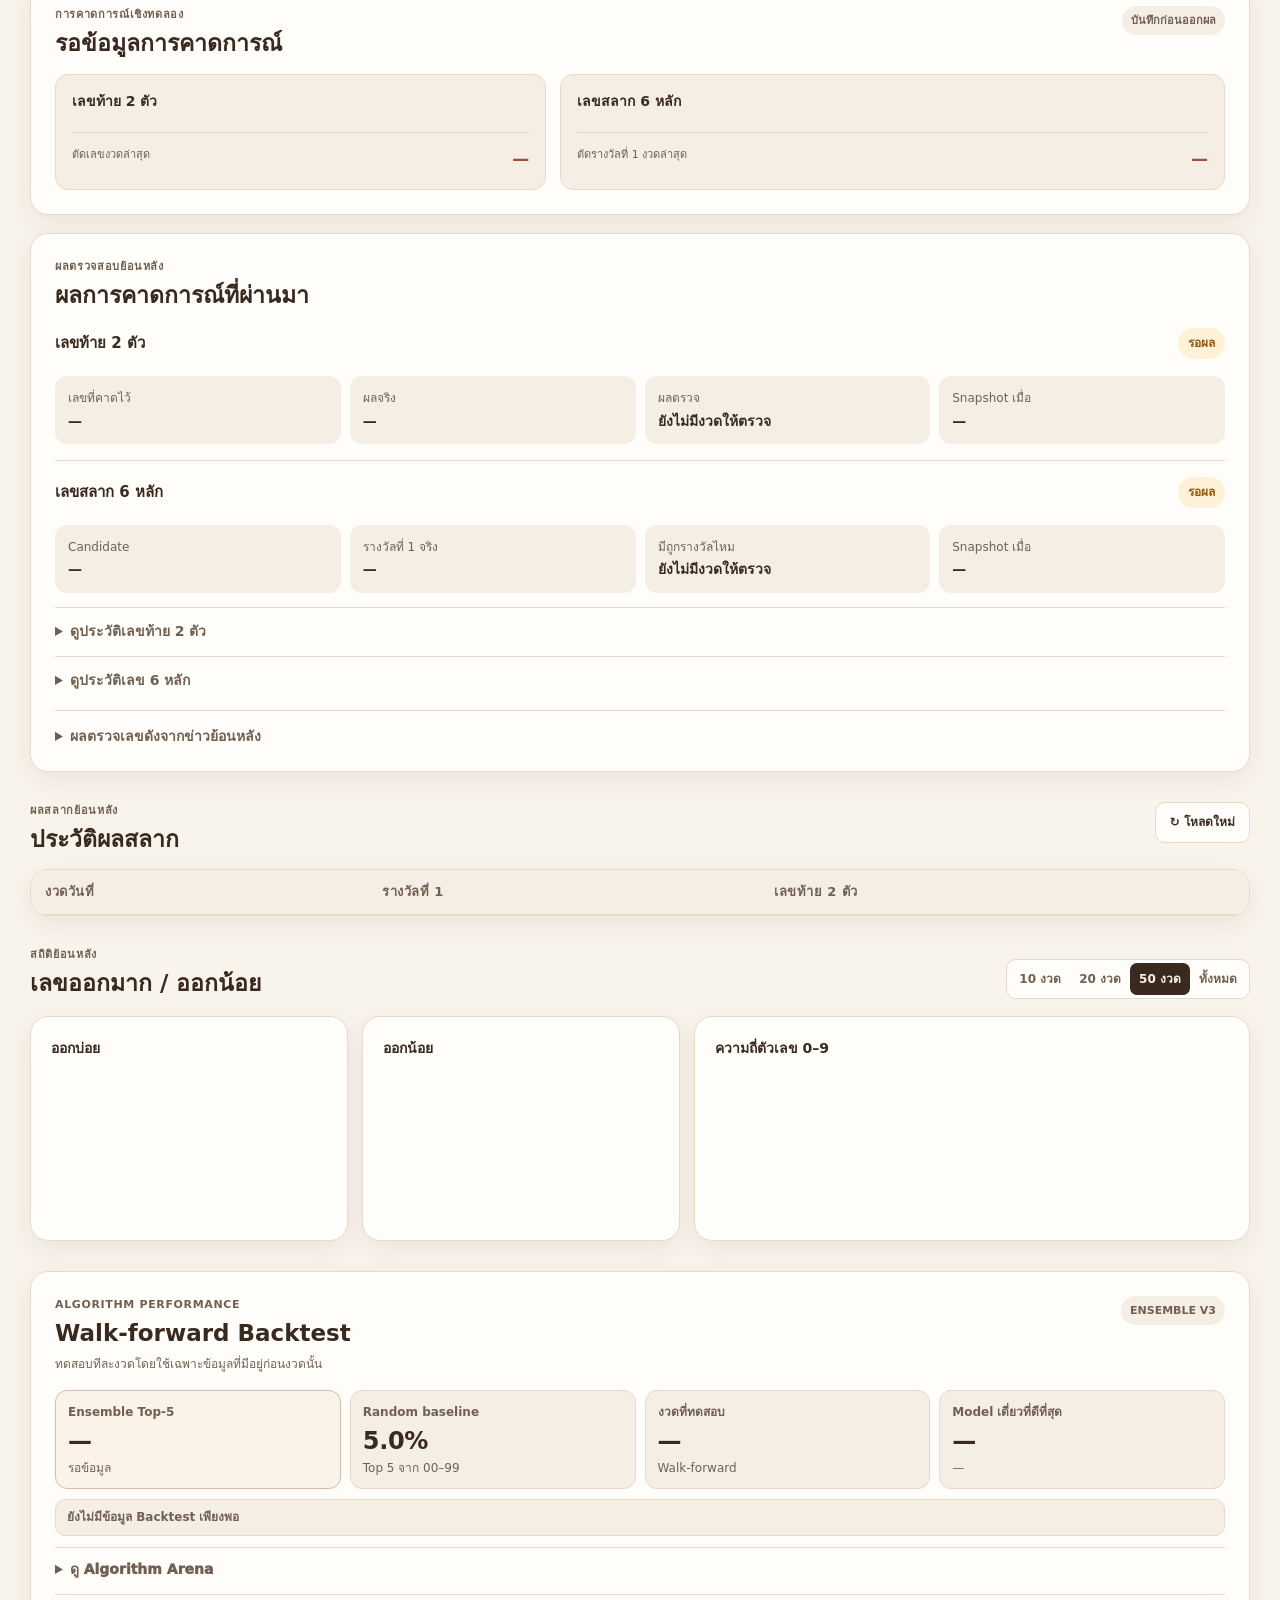
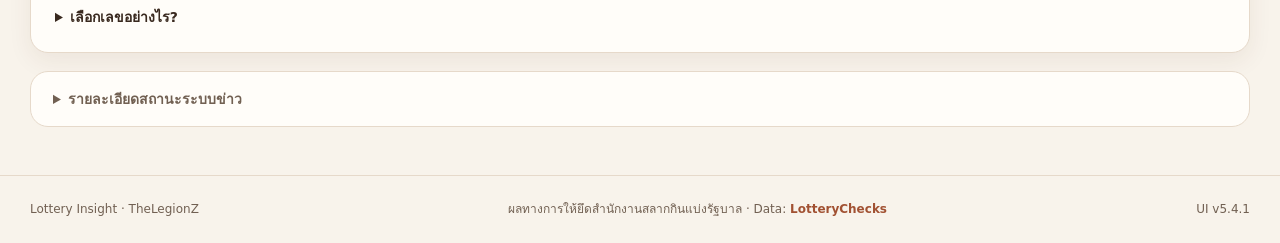
==== commit cd1d833f: "Add files via upload" ====
--- a/index.html
+++ b/index.html
@@ -6,16 +6,16 @@
 <meta content="width=device-width,initial-scale=1" name="viewport"/>
 <meta content="สถิติผลสลากย้อนหลัง ตรวจรางวัล และบันทึกการคาดการณ์แบบตรวจสอบย้อนหลังได้" name="description"/>
 <title>Lottery Insight · TheLegionZ</title>
-<link href="style.css?v=5.4.0" rel="stylesheet"/>
-<link href="assets/favicon.ico?v=5.4.0" rel="icon" sizes="any"/>
-<link href="assets/favicon-32.png?v=5.4.0" rel="icon" sizes="32x32" type="image/png"/>
-<link href="assets/favicon-192.png?v=5.4.0" rel="icon" sizes="192x192" type="image/png"/>
-<link href="assets/apple-touch-icon.png?v=5.4.0" rel="apple-touch-icon" sizes="180x180"/>
+<link href="style.css?v=5.4.1" rel="stylesheet"/>
+<link href="assets/favicon.ico?v=5.4.1" rel="icon" sizes="any"/>
+<link href="assets/favicon-32.png?v=5.4.1" rel="icon" sizes="32x32" type="image/png"/>
+<link href="assets/favicon-192.png?v=5.4.1" rel="icon" sizes="192x192" type="image/png"/>
+<link href="assets/apple-touch-icon.png?v=5.4.1" rel="apple-touch-icon" sizes="180x180"/>
 </head>
 <body>
 <div aria-live="polite" class="page-loader" id="pageLoader">
 <div class="loader-card">
-<div class="loader-mark"><img alt="" aria-hidden="true" src="assets/favicon-192.png?v=5.4.0"/></div>
+<div class="loader-mark"><img alt="" aria-hidden="true" src="assets/favicon-192.png?v=5.4.1"/></div>
 <div aria-hidden="true" class="loader-spinner"></div>
 <strong>กำลังโหลด Lottery Insight</strong>
 <span id="pageLoaderText">กำลังเชื่อมต่อข้อมูลล่าสุด...</span>
@@ -24,9 +24,9 @@
 <header class="topbar">
 <div class="container topbar-inner">
 <a aria-label="Lottery Insight" class="brand brand-logo" href="#">
-<img alt="Lottery Insight by TheLegionZ" src="assets/lottery-insight-logo.png?v=5.4.0"/>
+<img alt="Lottery Insight by TheLegionZ" src="assets/lottery-insight-logo.png?v=5.4.1"/>
 </a>
-<nav aria-label="เมนูหลัก" class="main-nav"><a href="#latest">ผลล่าสุด</a><a href="#check">ตรวจรางวัล</a><a href="#news">เลขดังจากข่าว</a><a href="#history">ผลย้อนหลัง</a><a href="#system">สถิติระบบ</a></nav><div class="header-actions">
+<nav aria-label="เมนูหลัก" class="main-nav"><a href="#latest">ผลล่าสุด</a><a href="#check">ตรวจรางวัล</a><a href="#news">เลขดังจากข่าว</a><a href="#system">การคาดการณ์</a><a href="#history">ผลย้อนหลัง</a><a href="#algorithm">สถิติระบบ</a></nav><div class="header-actions">
 
 
 <span class="status-pill" id="statusPill"><i></i><span id="statusText">กำลังโหลด</span></span>
@@ -137,7 +137,7 @@
 <p class="checker-note">
         กรุณาตรวจสอบเลขและงวดก่อนกดตรวจรางวัล ผลเพื่อการใช้งานจริงให้ยึดประกาศสำนักงานสลากกินแบ่งรัฐบาล
       </p>
-</section></section><div class="section-intro" id="explore"><div><p class="eyebrow">สำรวจข้อมูล</p><h2>ติดตามข้อมูลสลาก</h2></div><p>ข่าวและผลย้อนหลัง แยกจากผลคาดการณ์ของระบบ</p></div><section aria-labelledby="newsTitle" class="card news-card" id="news">
+</section></section><div class="section-intro" id="explore"><div><p class="eyebrow">สำรวจข้อมูล</p><h2>ติดตามข้อมูลสลาก</h2></div><p>ข่าวและการคาดการณ์เชิงทดลอง พร้อมผลย้อนหลัง</p></div><section aria-labelledby="newsTitle" class="card news-card" id="news">
 <div class="section-head news-head">
 <div>
 <span class="label">จากแหล่งข่าว</span>
@@ -171,7 +171,104 @@
 </div>
 <p class="news-disclaimer">ข้อมูลเลขดังรวบรวมจาก <a href="https://lotterychecks.com/lucky-picks" rel="noopener noreferrer" target="_blank">LotteryChecks</a> โดยแยกชุดเลขตามสำนักที่ระบุไว้ในต้นทาง ไม่ใช่ผลรางวัลทางการหรือคำรับประกันว่าจะออก</p>
 
-</section><section class="section" id="history">
+</section><div class="section-intro technical-intro" id="system"><div><p class="eyebrow">STATISTICS LAB</p><h2>การทดลองและติดตามผลระบบ</h2></div><p>ข้อมูลสำหรับประเมินสูตร ไม่ใช่คำแนะนำในการซื้อสลาก</p></div><section class="warning">
+<strong>เพื่อดูสถิติและทดลองสูตรเท่านั้น</strong>
+<span>Stat score ไม่ใช่โอกาสถูกรางวัล ผลแต่ละงวดเป็นอิสระ และไม่ควรใช้เว็บไซต์นี้เป็นคำแนะนำในการซื้อสลาก</span>
+</section><article class="card prediction-card" id="prediction">
+<div class="card-head">
+<div>
+<span class="label">การคาดการณ์เชิงทดลอง</span>
+<h2 id="predictionSub">รอข้อมูลการคาดการณ์</h2>
+</div>
+<span class="snapshot-badge">บันทึกก่อนออกผล</span>
+</div>
+
+
+
+<div class="prediction-columns"><div class="prediction-block">
+<div class="prediction-block-head">
+<strong>เลขท้าย 2 ตัว</strong>
+</div>
+<div class="candidate-list" id="candidateList"></div>
+<div class="exclude-note">
+<span>ตัดเลขงวดล่าสุด</span>
+<strong id="excludedLast2">—</strong>
+</div>
+</div><div class="prediction-block six-block">
+<div class="prediction-block-head">
+<strong>เลขสลาก 6 หลัก</strong>
+</div>
+<div class="candidate6-list" id="candidate6List"></div>
+<div class="exclude-note">
+<span>ตัดรางวัลที่ 1 งวดล่าสุด</span>
+<strong id="excludedFirstPrize">—</strong>
+</div>
+</div></div><div class="news-overlap" hidden="" id="newsOverlap"></div></article><section class="card audit-card" id="audit">
+<div class="section-head">
+<div>
+<span class="label">ผลตรวจสอบย้อนหลัง</span>
+<h2>ผลการคาดการณ์ที่ผ่านมา</h2>
+</div>
+</div>
+<div class="audit-subsection">
+<div class="audit-subhead">
+<strong>เลขท้าย 2 ตัว</strong>
+<span class="audit-badge pending" id="auditBadge">รอผล</span>
+</div>
+<div class="audit-grid">
+<div><span>เลขที่คาดไว้</span><strong id="auditCandidates">—</strong></div>
+<div><span>ผลจริง</span><strong id="auditActual">—</strong></div>
+<div><span>ผลตรวจ</span><strong id="auditResult">ยังไม่มีงวดให้ตรวจ</strong></div>
+<div><span>Snapshot เมื่อ</span><strong id="auditCreated">—</strong></div>
+</div>
+<div class="repeat-alert" hidden="" id="repeatExplanation">
+<strong>งวดนี้ออกซ้ำเลขเดิมจากงวดก่อน</strong>
+<span>ตามกติกาที่ตั้งไว้ ระบบตัดเลขงวดล่าสุดออก จึงไม่มีทางเลือกเลขนี้เป็น Candidate ในรอบดังกล่าว</span>
+</div>
+</div>
+<div class="audit-subsection audit-six">
+<div class="audit-subhead">
+<strong>เลขสลาก 6 หลัก</strong>
+<span class="audit-badge pending" id="audit6Badge">รอผล</span>
+</div>
+<div class="audit-grid">
+<div><span>Candidate</span><strong id="audit6Candidates">—</strong></div>
+<div><span>รางวัลที่ 1 จริง</span><strong id="audit6Actual">—</strong></div>
+<div><span>มีถูกรางวัลไหม</span><strong id="audit6Result">ยังไม่มีงวดให้ตรวจ</strong></div>
+<div><span>Snapshot เมื่อ</span><strong id="audit6Created">—</strong></div>
+</div>
+</div>
+<details>
+<summary>ดูประวัติเลขท้าย 2 ตัว</summary>
+<div class="table-wrap">
+<table>
+<thead>
+<tr><th>งวดที่ตรวจ</th><th>คาดไว้</th><th>เลขจริง</th><th>ผล</th><th>หมายเหตุ</th></tr>
+</thead>
+<tbody id="auditHistory"></tbody>
+</table>
+</div>
+</details>
+<details>
+<summary>ดูประวัติเลข 6 หลัก</summary>
+<div class="table-wrap">
+<table>
+<thead>
+<tr><th>งวดที่ตรวจ</th><th>Candidate</th><th>รางวัลที่ 1</th><th>ผลตรวจ Candidate</th><th>สถานะ</th></tr>
+</thead>
+<tbody id="audit6History"></tbody>
+</table>
+</div>
+</details>
+<details class="news-audit-details">
+<summary>ผลตรวจเลขดังจากข่าวย้อนหลัง</summary>
+<div class="table-wrap">
+<table>
+<thead><tr><th>งวดที่ตรวจ</th><th>เลข 2 ตัวจากข่าว</th><th>ผลจริง</th><th>ผลตรวจ 2 ตัว</th><th>ตรวจเลข 3 ตัว</th></tr></thead>
+<tbody id="newsAuditHistory"><tr><td colspan="5">ยังไม่มี Snapshot ที่ตรวจผลแล้ว</td></tr></tbody>
+</table>
+</div>
+</details></section><section class="section" id="history">
 <div class="section-head">
 <div>
 <span class="label">ผลสลากย้อนหลัง</span>
@@ -212,104 +309,7 @@
 <div class="digit-chart" id="digitChart"></div>
 </article>
 </div>
-</section><div class="section-intro technical-intro" id="system"><div><p class="eyebrow">STATISTICS LAB</p><h2>การทดลองและติดตามผลระบบ</h2></div><p>ข้อมูลสำหรับประเมินสูตร ไม่ใช่คำแนะนำในการซื้อสลาก</p></div><section class="warning">
-<strong>เพื่อดูสถิติและทดลองสูตรเท่านั้น</strong>
-<span>Stat score ไม่ใช่โอกาสถูกรางวัล ผลแต่ละงวดเป็นอิสระ และไม่ควรใช้เว็บไซต์นี้เป็นคำแนะนำในการซื้อสลาก</span>
-</section><article class="card prediction-card" id="prediction">
-<div class="card-head">
-<div>
-<span class="label">การคาดการณ์เชิงทดลอง</span>
-<h2 id="predictionSub">รอข้อมูลการคาดการณ์</h2>
-</div>
-<span class="snapshot-badge">บันทึกก่อนออกผล</span>
-</div>
-
-
-
-<div class="prediction-columns"><div class="prediction-block">
-<div class="prediction-block-head">
-<strong>เลขท้าย 2 ตัว</strong>
-</div>
-<div class="candidate-list" id="candidateList"></div>
-<div class="exclude-note">
-<span>ตัดเลขงวดล่าสุด</span>
-<strong id="excludedLast2">—</strong>
-</div>
-</div><div class="prediction-block six-block">
-<div class="prediction-block-head">
-<strong>เลขสลาก 6 หลัก</strong>
-</div>
-<div class="candidate6-list" id="candidate6List"></div>
-<div class="exclude-note">
-<span>ตัดรางวัลที่ 1 งวดล่าสุด</span>
-<strong id="excludedFirstPrize">—</strong>
-</div>
-</div></div><div class="news-overlap" hidden="" id="newsOverlap"></div></article><section class="card audit-card" id="audit">
-<div class="section-head">
-<div>
-<span class="label">ผลตรวจสอบย้อนหลัง</span>
-<h2>ผลการคาดการณ์ที่ผ่านมา</h2>
-</div>
-</div>
-<div class="audit-subsection">
-<div class="audit-subhead">
-<strong>เลขท้าย 2 ตัว</strong>
-<span class="audit-badge pending" id="auditBadge">รอผล</span>
-</div>
-<div class="audit-grid">
-<div><span>เลขที่คาดไว้</span><strong id="auditCandidates">—</strong></div>
-<div><span>ผลจริง</span><strong id="auditActual">—</strong></div>
-<div><span>ผลตรวจ</span><strong id="auditResult">ยังไม่มีงวดให้ตรวจ</strong></div>
-<div><span>Snapshot เมื่อ</span><strong id="auditCreated">—</strong></div>
-</div>
-<div class="repeat-alert" hidden="" id="repeatExplanation">
-<strong>งวดนี้ออกซ้ำเลขเดิมจากงวดก่อน</strong>
-<span>ตามกติกาที่ตั้งไว้ ระบบตัดเลขงวดล่าสุดออก จึงไม่มีทางเลือกเลขนี้เป็น Candidate ในรอบดังกล่าว</span>
-</div>
-</div>
-<div class="audit-subsection audit-six">
-<div class="audit-subhead">
-<strong>เลขสลาก 6 หลัก</strong>
-<span class="audit-badge pending" id="audit6Badge">รอผล</span>
-</div>
-<div class="audit-grid">
-<div><span>Candidate</span><strong id="audit6Candidates">—</strong></div>
-<div><span>รางวัลที่ 1 จริง</span><strong id="audit6Actual">—</strong></div>
-<div><span>มีถูกรางวัลไหม</span><strong id="audit6Result">ยังไม่มีงวดให้ตรวจ</strong></div>
-<div><span>Snapshot เมื่อ</span><strong id="audit6Created">—</strong></div>
-</div>
-</div>
-<details>
-<summary>ดูประวัติเลขท้าย 2 ตัว</summary>
-<div class="table-wrap">
-<table>
-<thead>
-<tr><th>งวดที่ตรวจ</th><th>คาดไว้</th><th>เลขจริง</th><th>ผล</th><th>หมายเหตุ</th></tr>
-</thead>
-<tbody id="auditHistory"></tbody>
-</table>
-</div>
-</details>
-<details>
-<summary>ดูประวัติเลข 6 หลัก</summary>
-<div class="table-wrap">
-<table>
-<thead>
-<tr><th>งวดที่ตรวจ</th><th>Candidate</th><th>รางวัลที่ 1</th><th>ผลตรวจ Candidate</th><th>สถานะ</th></tr>
-</thead>
-<tbody id="audit6History"></tbody>
-</table>
-</div>
-</details>
-<details class="news-audit-details">
-<summary>ผลตรวจเลขดังจากข่าวย้อนหลัง</summary>
-<div class="table-wrap">
-<table>
-<thead><tr><th>งวดที่ตรวจ</th><th>เลข 2 ตัวจากข่าว</th><th>ผลจริง</th><th>ผลตรวจ 2 ตัว</th><th>ตรวจเลข 3 ตัว</th></tr></thead>
-<tbody id="newsAuditHistory"><tr><td colspan="5">ยังไม่มี Snapshot ที่ตรวจผลแล้ว</td></tr></tbody>
-</table>
-</div>
-</details></section><section class="card algorithm-card" id="algorithm">
+</section><section class="card algorithm-card" id="algorithm">
 <div class="section-head algorithm-head">
 <div>
 <span class="label">Algorithm Performance</span>
@@ -373,7 +373,7 @@
 <div class="container footer-inner">
 <span>Lottery Insight · TheLegionZ</span>
 <span>ผลทางการให้ยึดสำนักงานสลากกินแบ่งรัฐบาล · Data: <a href="https://lotterychecks.com/" rel="noreferrer" target="_blank">LotteryChecks</a></span>
-<span class="site-version">UI v5.4.0</span></div>
+<span class="site-version">UI v5.4.1</span></div>
 </footer>
 <div class="result-modal-backdrop" hidden="" id="resultModal">
 <div aria-labelledby="resultModalTitle" aria-modal="true" class="result-modal-card" id="resultModalCard" role="dialog">
@@ -387,7 +387,7 @@
 </div>
 </div>
 <div class="toast" id="toast"></div>
-<script src="config.js?v=5.4.0"></script>
-<script src="script.js?v=5.4.0"></script>
+<script src="config.js?v=5.4.1"></script>
+<script src="script.js?v=5.4.1"></script>
 </body>
 </html>
--- a/style.css
+++ b/style.css
@@ -1456,13 +1456,13 @@
 body.dark .connection-alert p{color:#fdba74}
 @media(max-width:700px){.connection-alert{flex-direction:column;align-items:stretch}.connection-alert-actions{flex-wrap:wrap}}
 
-/* ===== v5.4.0 — user-first visual system ===== */
+/* ===== v5.4.1 — warm cream / terracotta visual system ===== */
 :root{
-  --bg:#f2f5fa;--surface:#fff;--surface-soft:#f3f6fa;--text:#17253b;--muted:#58677e;--line:#dce4ee;
-  --accent:#2055b2;--accent-strong:#17418b;--accent-soft:#eaf1ff;--green:#157654;--green-soft:#e9f7ef;
-  --card:var(--surface);--card2:var(--surface-soft);--shadow:0 8px 24px rgba(25,44,76,.055);
-}
-body.dark{--bg:#101725;--surface:#192335;--surface-soft:#222f43;--text:#eaf1ff;--muted:#acb9cb;--line:#35445a;--accent:#89b3ff;--accent-strong:#b4ceff;--accent-soft:#263b5d;--green:#77d6a8;--green-soft:#203e35;--shadow:0 8px 24px rgba(0,0,0,.16)}
+  --bg:#f8f3eb;--surface:#fffdf9;--surface-soft:#f5eee5;--text:#39291f;--muted:#716052;--line:#e6d9ca;
+  --accent:#a15132;--accent-strong:#814027;--accent-soft:#f8e9da;--green:#157654;--green-soft:#e9f7ef;
+  --card:var(--surface);--card2:var(--surface-soft);--shadow:0 8px 24px rgba(84,48,33,.07);
+}
+body.dark{--bg:#201913;--surface:#2b231d;--surface-soft:#382d25;--text:#fcf0e4;--muted:#c9b7a7;--line:#514236;--accent:#efad82;--accent-strong:#ffd0ad;--accent-soft:#493025;--green:#77d6a8;--green-soft:#203e35;--shadow:0 8px 24px rgba(0,0,0,.16)}
 body{font-size:15px;line-height:1.55;background:var(--bg)}
 .container{width:min(1220px,calc(100% - 48px))}
 main{padding-top:26px;padding-bottom:48px}
@@ -1485,14 +1485,14 @@
 .result-card,.checker-card,.news-card,.prediction-card,.audit-card,.algorithm-card{padding:24px}
 .checker-card,.news-card,.prediction-card,.audit-card,.algorithm-card{margin-top:0}
 .label{font-size:11px;letter-spacing:.65px;font-weight:800}.card-head h2,.section-head h2{font-size:23px;line-height:1.3;margin:6px 0 0}
-.result-card{position:relative;overflow:hidden;color:#f3f7ff;--text:#f3f7ff;--muted:#c1d0e8;--line:rgba(207,224,255,.2);--surface:rgba(255,255,255,.075);--surface-soft:rgba(255,255,255,.085);--accent:#9bc5ff;background:radial-gradient(ellipse at 90% 0%,#244f98 0%,transparent 56%),linear-gradient(135deg,#122b52,#1a3970);border:1px solid #31568a;box-shadow:0 12px 32px rgba(20,44,85,.16)}
-.result-card .label{color:#b7d2fa}.result-card .card-head h2{font-size:25px;font-weight:800}
+.result-card{position:relative;overflow:hidden;color:#fff7ed;--text:#fff7ed;--muted:#f0d8bf;--line:rgba(255,224,184,.24);--surface:rgba(255,255,255,.075);--surface-soft:rgba(255,255,255,.085);--accent:#ffdbad;background:radial-gradient(ellipse at 90% 0%,#a86a43 0%,transparent 56%),linear-gradient(135deg,#543021,#75432e);border:1px solid #956044;box-shadow:0 12px 32px rgba(84,48,33,.18)}
+.result-card .label{color:#f7d6b2}.result-card .card-head h2{font-size:25px;font-weight:800}
 .result-grid{grid-template-columns:minmax(0,1.7fr) minmax(0,.7fr);gap:12px;margin:20px 0 14px}
 .result-grid>div{border:1px solid var(--line);background:rgba(255,255,255,.065);padding:16px;border-radius:13px}
 .result-grid span{font-size:13px;font-weight:600}.result-grid>div:first-child strong{font-size:clamp(32px,4vw,55px);letter-spacing:clamp(1px,.48vw,6px);white-space:nowrap;overflow-wrap:normal;font-variant-numeric:tabular-nums}
-.result-grid .last2-box{background:#e1edff;border-color:#e1edff;color:#173b75}.last2-box span{color:#395985}.last2-box strong{color:#153c7f;font-size:clamp(34px,4vw,55px);font-variant-numeric:tabular-nums}
-.latest-prize-panel{border:0;background:transparent;margin:0 0 16px;padding:0}.latest-prize-title{margin:8px 0 10px}.latest-prize-title strong{font-size:13px;color:#d6e5fc}.latest-prize-grid{gap:12px;grid-template-columns:repeat(2,minmax(0,1fr))}.latest-prize-group{padding:12px;border-radius:12px;min-width:0}.latest-prize-label{flex-wrap:wrap;gap:3px}.latest-prize-label span{font-size:12px}.latest-prize-label small{font-size:11px}.latest-prize-numbers b,.latest-adjacent-numbers b{font-size:25px;font-weight:800;min-height:44px;font-variant-numeric:tabular-nums}.latest-prize-adjacent{margin-top:14px;padding-top:12px}.latest-adjacent-numbers b{font-size:19px;min-height:34px}.result-footer{font-size:11px;flex-wrap:wrap;align-items:center;padding-top:13px}.result-footer a{color:#c5ddff}
-.checker-card{background:var(--surface);border-top:3px solid var(--accent)}.checker-card .label{color:var(--accent)}.batch-badge{font-size:12px;padding:7px 10px}.multi-check-layout.textbox-layout{display:flex;flex-direction:column;gap:16px;margin-top:20px}.ticket-entry-panel,.draw-check-panel{border:0;padding:0;background:transparent}.field-label{margin-bottom:8px;flex-wrap:wrap;gap:5px}.field-label span{font-size:14px}.field-label small{font-size:12px}.draw-select{min-height:48px;border-radius:11px;font-size:15px}.ticket-input-row{grid-template-columns:32px minmax(0,1fr) auto;gap:8px}.ticket-index{font-size:12px}.ticket-number-input{min-height:52px;font-size:20px;letter-spacing:2px;padding:12px}.ticket-number-input::placeholder{font:500 13px/1.5 system-ui;letter-spacing:0}.ticket-input-list{max-height:290px;overflow-y:auto;padding:3px 2px}.ticket-actions{margin-top:10px}.add-ticket-btn,.remove-ticket-btn,.text-action{font-size:13px;padding:9px 12px;min-height:40px}.primary-btn{background:#2055b2;color:white;font-size:14px}.primary-btn:hover{background:#17418b}.check-all-btn{min-height:52px;font-size:16px;border-radius:12px;box-shadow:0 5px 13px rgba(32,85,178,.18);margin-top:0}.checker-note{font-size:12px;line-height:1.6;margin:14px 0 0;color:var(--muted)}
+.result-grid .last2-box{background:#f7dfb4;border-color:#f7dfb4;color:#613820}.last2-box span{color:#714723}.last2-box strong{color:#633719;font-size:clamp(34px,4vw,55px);font-variant-numeric:tabular-nums}
+.latest-prize-panel{border:0;background:transparent;margin:0 0 16px;padding:0}.latest-prize-title{margin:8px 0 10px}.latest-prize-title strong{font-size:13px;color:#f7e4ce}.latest-prize-grid{gap:12px;grid-template-columns:repeat(2,minmax(0,1fr))}.latest-prize-group{padding:12px;border-radius:12px;min-width:0}.latest-prize-label{flex-wrap:wrap;gap:3px}.latest-prize-label span{font-size:12px}.latest-prize-label small{font-size:11px}.latest-prize-numbers b,.latest-adjacent-numbers b{font-size:25px;font-weight:800;min-height:44px;font-variant-numeric:tabular-nums}.latest-prize-adjacent{margin-top:14px;padding-top:12px}.latest-adjacent-numbers b{font-size:19px;min-height:34px}.result-footer{font-size:11px;flex-wrap:wrap;align-items:center;padding-top:13px}.result-footer a{color:#ffe1b7}
+.checker-card{background:var(--surface);border-top:3px solid var(--accent)}.checker-card .label{color:var(--accent)}.batch-badge{font-size:12px;padding:7px 10px}.multi-check-layout.textbox-layout{display:flex;flex-direction:column;gap:16px;margin-top:20px}.ticket-entry-panel,.draw-check-panel{border:0;padding:0;background:transparent}.field-label{margin-bottom:8px;flex-wrap:wrap;gap:5px}.field-label span{font-size:14px}.field-label small{font-size:12px}.draw-select{min-height:48px;border-radius:11px;font-size:15px}.ticket-input-row{grid-template-columns:32px minmax(0,1fr) auto;gap:8px}.ticket-index{font-size:12px}.ticket-number-input{min-height:52px;font-size:20px;letter-spacing:2px;padding:12px}.ticket-number-input::placeholder{font:500 13px/1.5 system-ui;letter-spacing:0}.ticket-input-list{max-height:290px;overflow-y:auto;padding:3px 2px}.ticket-actions{margin-top:10px}.add-ticket-btn,.remove-ticket-btn,.text-action{font-size:13px;padding:9px 12px;min-height:40px}.primary-btn{background:#a15132;color:white;font-size:14px}.primary-btn:hover{background:#814027}.check-all-btn{min-height:52px;font-size:16px;border-radius:12px;box-shadow:0 5px 13px rgba(161,81,50,.20);margin-top:0}.checker-note{font-size:12px;line-height:1.6;margin:14px 0 0;color:var(--muted)}
 .section-intro{margin:34px 0 15px}.section-intro h2{margin:3px 0 0;font-size:24px;line-height:1.35}.section-intro>p{max-width:48%;text-align:right}
 .news-card .label{color:var(--accent)}.news-intro,.news-meta,.news-disclaimer{font-size:13px}.news-status{font-size:11px;white-space:normal;text-align:center}.news-layout{gap:22px;grid-template-columns:minmax(0,1fr) minmax(0,1fr)}.news-subhead strong{font-size:15px}.news-subhead small{font-size:12px}.news-trend-panel{padding:16px}.news-number-card{padding:12px 5px;gap:3px}.news-number-card strong{font-size:27px}.news-number-card small,.news-number-card span{font-size:11px}.news-article-title{font-size:14px}.news-article-meta,.news-article-tipster{font-size:12px}.news-article-tags b{font-size:12px}.news-empty{font-size:13px}.news-overlap{margin-top:12px;border-radius:10px;background:var(--surface-soft);color:var(--muted);font-size:13px}
 .section{padding-top:30px}.section .label{color:var(--muted)}.table-wrap{overflow:auto;max-width:100%}.history-card{max-height:390px;margin-top:14px}.history-card thead th{position:sticky;top:0;background:var(--surface-soft);z-index:1}table th,table td{font-size:13px;padding:12px 14px}.history-count,.secondary-btn{font-size:12px}.main-no,.two-no{font-size:16px}.stats-grid{gap:14px}.stat-card{padding:20px}.mini-title{font-size:14px}.num-chip strong{font-size:20px}.num-chip span{font-size:11px}.tabs button{font-size:12px}
@@ -1504,3 +1504,32 @@
 @media(max-width:850px){.user-grid,.news-layout,.prediction-columns{grid-template-columns:1fr}.result-card,.checker-card,.news-card,.prediction-card,.audit-card,.algorithm-card{padding:20px}.candidate6-list{grid-template-columns:repeat(2,minmax(0,1fr))}.audit-grid{grid-template-columns:repeat(2,minmax(0,1fr))}.result-grid>div:first-child strong,.last2-box strong{font-size:clamp(35px,7vw,52px)}}
 @media(max-width:560px){.container{width:calc(100% - 24px)}main{padding-top:16px}.welcome,.section-intro{align-items:flex-start;flex-direction:column;gap:7px}.welcome h1{font-size:27px}.welcome p:not(.eyebrow),.section-intro>p{font-size:12px;text-align:left;max-width:100%}.official-link{font-size:11px;padding:7px 9px}.brand-logo img{height:42px;max-width:165px}.status-pill span{display:none}.topbar-inner{padding-top:6px}.main-nav a{font-size:12px;padding:7px 8px}.user-grid{gap:12px}.result-card,.checker-card,.news-card,.prediction-card,.audit-card,.algorithm-card{padding:16px;border-radius:15px}.result-card .card-head h2{font-size:22px}.result-grid{gap:8px;grid-template-columns:minmax(0,1.75fr) minmax(0,.75fr);margin-top:15px}.result-grid>div{padding:11px 9px}.result-grid span{font-size:11px}.result-grid>div:first-child strong{font-size:clamp(25px,7.6vw,43px);letter-spacing:1px}.last2-box strong{font-size:clamp(28px,8vw,43px)}.latest-prize-grid{gap:8px}.latest-prize-group{padding:9px}.latest-prize-label span,.latest-prize-label small{font-size:11px}.latest-prize-numbers b{font-size:21px}.latest-adjacent-numbers b{font-size:16px}.section-intro{margin-top:26px}.section-intro h2{font-size:22px}.news-chips{grid-template-columns:repeat(3,minmax(0,1fr))}.news-number-card strong{font-size:25px}.news-number-card span{font-size:10px}.candidate-list{grid-template-columns:repeat(5,minmax(0,1fr));gap:4px}.candidate strong{font-size:20px}.candidate span{font-size:9px}.candidate6-list{grid-template-columns:1fr}.prediction-block{padding:12px}.audit-grid{gap:6px;grid-template-columns:1fr 1fr}.audit-grid>div{padding:10px}.audit-grid strong{font-size:13px}.audit-card .table-wrap table{min-width:610px}.algorithm-kpis{grid-template-columns:repeat(2,minmax(0,1fr))}.algorithm-kpi strong{font-size:20px}.algorithm-kpi{padding:10px}.footer-inner{gap:8px}.field-label{flex-direction:row;align-items:baseline}.section .section-head h2{font-size:21px}.history-card{max-height:340px}.history-card table{min-width:290px}table th,table td{padding:10px 8px}.technical-intro{margin-top:30px}.status-pill{padding:8px}.icon-btn{width:36px;height:36px}.news-head{gap:7px}.news-status{max-width:110px}.ticket-number-input{font-size:19px}}
 @media(prefers-reduced-motion:reduce){html{scroll-behavior:auto}*,*::before,*::after{animation-duration:.01ms!important;transition-duration:.01ms!important}}
+
+/* v5.4.1 — warm components and semantic status colors */
+:root{--amber:#965910;--amber-soft:#fff1d8}
+body.dark{--amber:#f1c17c;--amber-soft:#493421}
+.result-card{--card:var(--surface);--card2:var(--surface-soft)}
+.result-card .latest-prize-group{color:var(--text)}
+.result-card .latest-prize-label small{color:var(--muted)}
+body.dark .result-card{background:radial-gradient(ellipse at 90% 0%,#805037 0%,transparent 56%),linear-gradient(135deg,#43291f,#603b2b);border-color:#87583e}
+body.dark .primary-btn{background:#a15132;color:#fffaf4}
+body.dark .primary-btn:hover{background:#814027}
+.result-modal-card,body.dark .result-modal-card{background:var(--surface);color:var(--text);border-color:var(--line)}
+.result-modal-card.win,body.dark .result-modal-card.win{border-color:var(--green)}
+.result-modal-card.error{border-color:var(--amber)}
+.result-modal-card.miss,body.dark .result-modal-card.miss{border-color:var(--line)}
+.result-modal-card.miss:before{background:var(--line)}
+.result-modal-ticket,body.dark .result-modal-ticket{color:var(--muted)}
+.result-modal-message,body.dark .result-modal-message,.batch-summary-box,body.dark .batch-summary-box{background:var(--surface-soft);color:var(--text);border-color:var(--line)}
+.result-modal-card.win .result-modal-message,body.dark .result-modal-card.win .result-modal-message{background:var(--green-soft);color:var(--green)}
+.result-modal-prize,body.dark .result-modal-prize,.batch-result-row,body.dark .batch-result-row{background:var(--surface);border-color:var(--line)}
+.batch-result-row.win,body.dark .batch-result-row.win{background:var(--green-soft);border-color:color-mix(in srgb,var(--green) 35%,var(--line))}
+.batch-summary-box span,body.dark .batch-summary-box span,.batch-result-number span,body.dark .batch-result-number span,.batch-result-prizes span,body.dark .batch-result-prizes span,.batch-result-row.miss .batch-result-amount{color:var(--muted)}
+.batch-result-amount{color:var(--green)}
+.technical-intro{border-top:0;padding-top:0}
+#algorithm{margin-top:30px}
+/* Rebind inherited aliases in dark mode so form controls retain readable contrast. */
+body.dark{--card:var(--surface);--card2:var(--surface-soft);color-scheme:dark}
+body.dark .draw-select,body.dark .ticket-number-input,body.dark .remove-ticket-btn{background:var(--surface-soft);color:var(--text);border-color:var(--line)}
+body.dark .ticket-index,body.dark .batch-badge{background:var(--surface-soft);color:var(--muted)}
+body.dark .ticket-number-input::placeholder{color:var(--muted)}
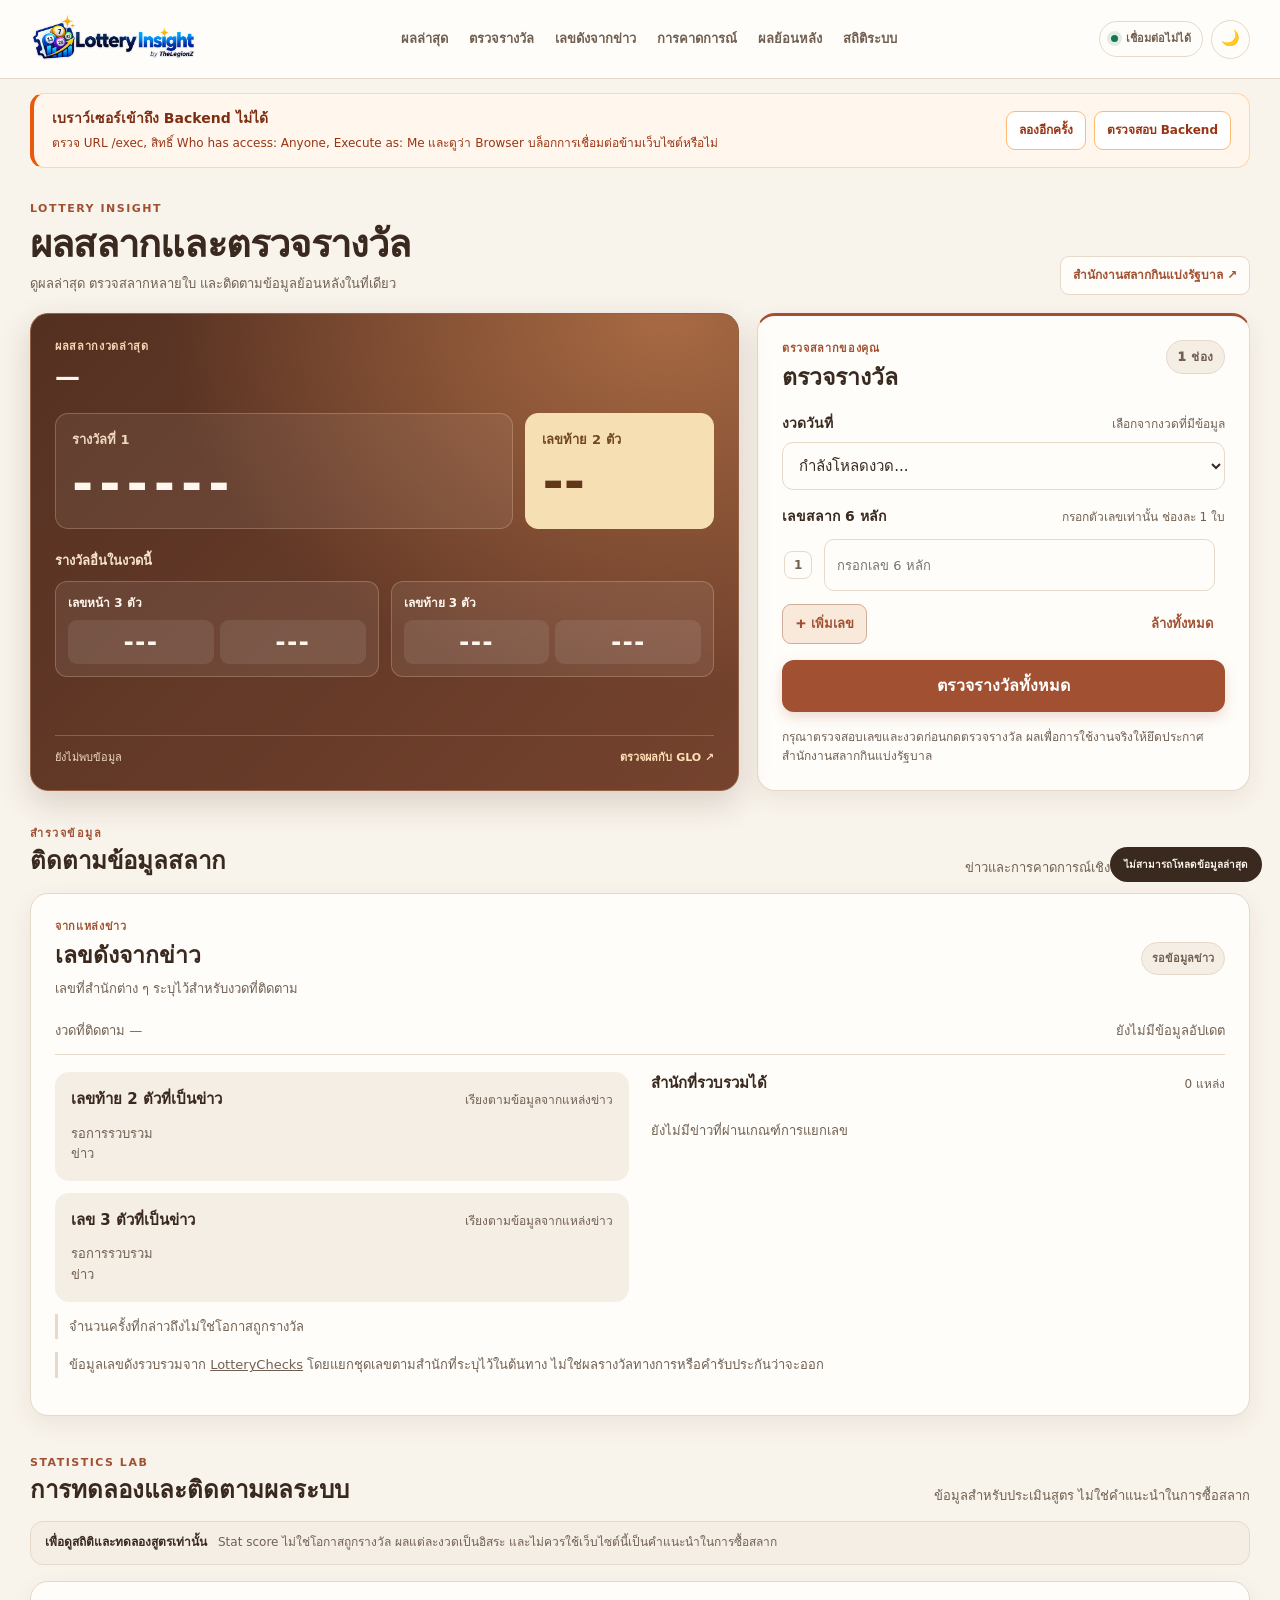
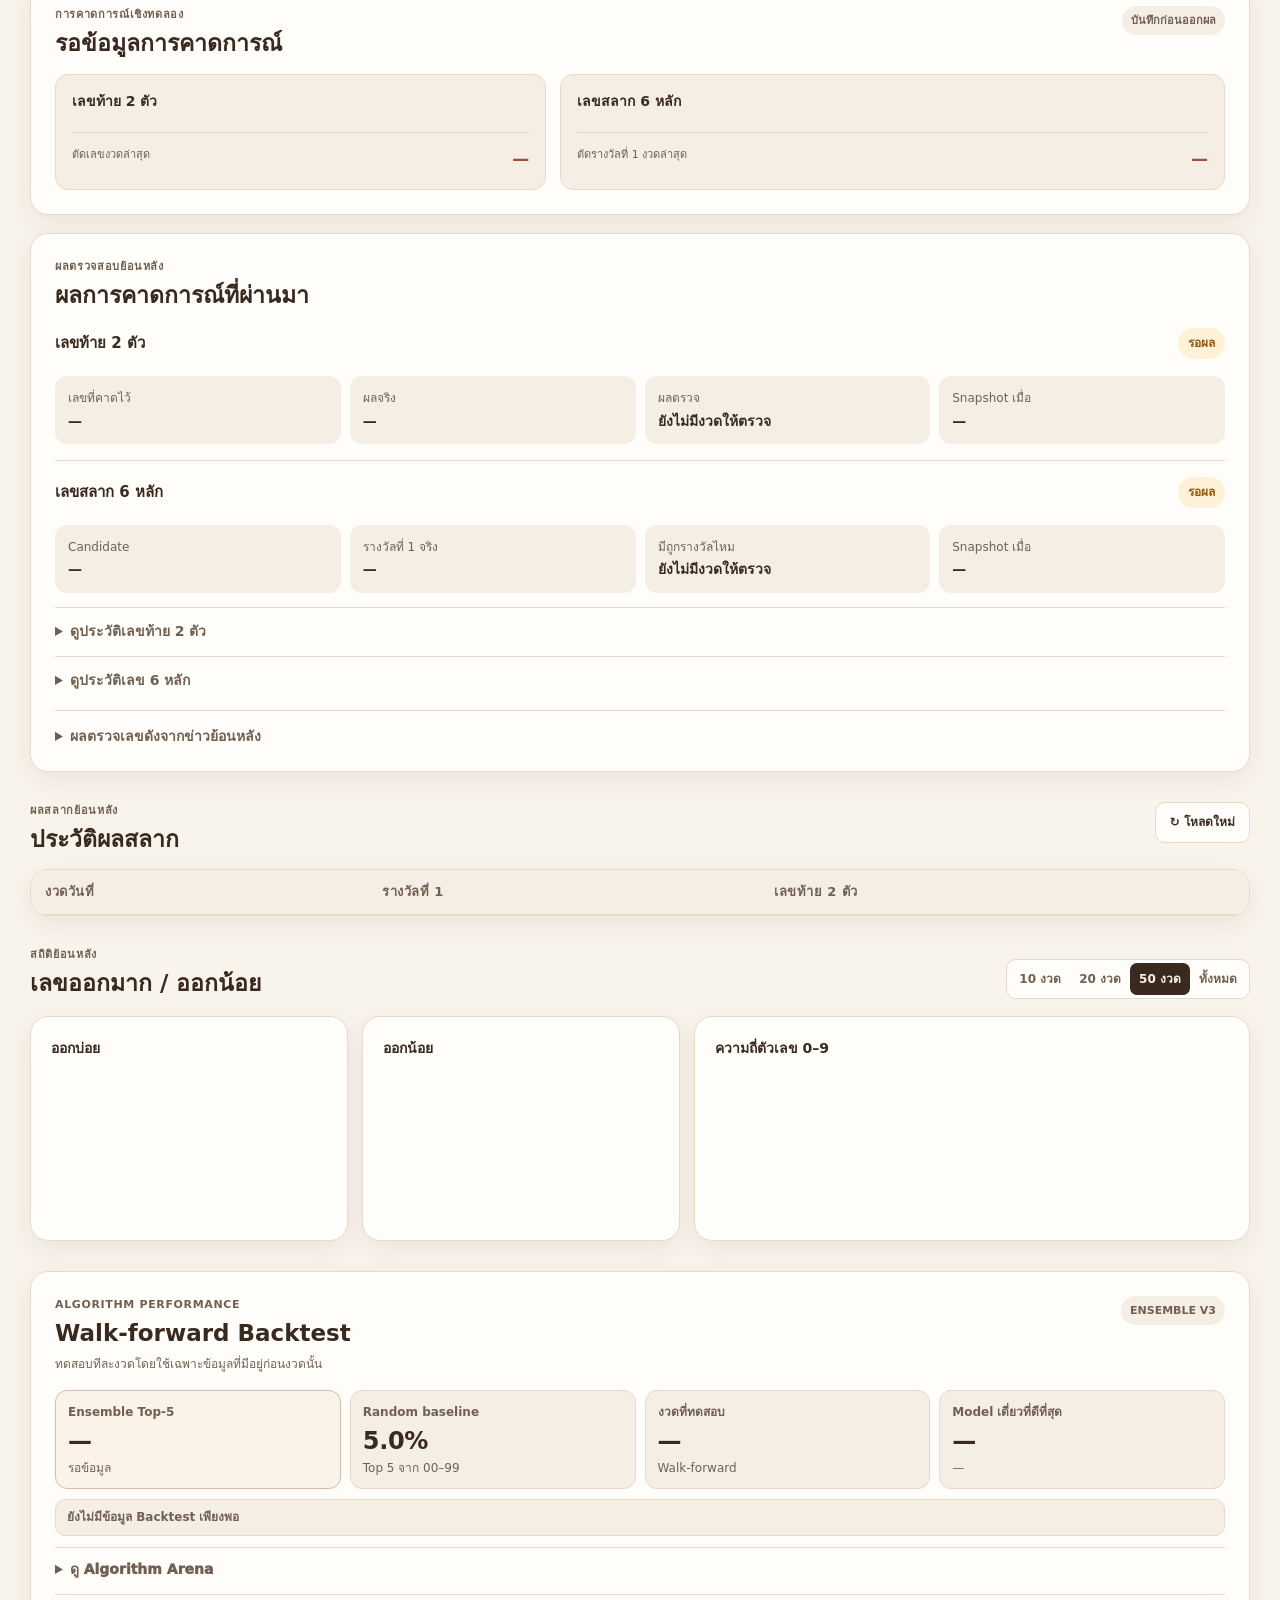
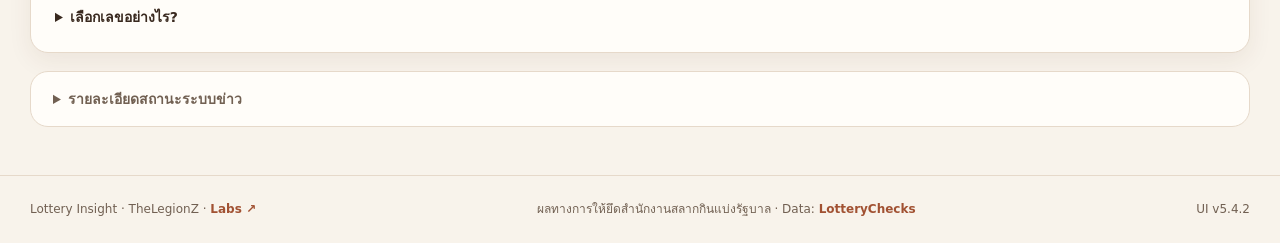
==== commit 5572e614: "Add files via upload" ====
--- a/index.html
+++ b/index.html
@@ -371,9 +371,9 @@
 </details></section><details class="system-diagnostics card"><summary>รายละเอียดสถานะระบบข่าว</summary><div class="news-diagnostics" hidden="" id="newsDiagnostics"></div><p>ตรวจสอบการเชื่อมต่อและสถานะการอัปเดตจากข้อมูลที่ระบบส่งกลับ</p></details></main>
 <footer>
 <div class="container footer-inner">
-<span>Lottery Insight · TheLegionZ</span>
+<span>Lottery Insight · TheLegionZ <span aria-hidden="true">·</span> <a href="labs/index.html" aria-label="เปิด Lottery Insight Labs">Labs ↗</a></span>
 <span>ผลทางการให้ยึดสำนักงานสลากกินแบ่งรัฐบาล · Data: <a href="https://lotterychecks.com/" rel="noreferrer" target="_blank">LotteryChecks</a></span>
-<span class="site-version">UI v5.4.1</span></div>
+<span class="site-version">UI v5.4.2</span></div>
 </footer>
 <div class="result-modal-backdrop" hidden="" id="resultModal">
 <div aria-labelledby="resultModalTitle" aria-modal="true" class="result-modal-card" id="resultModalCard" role="dialog">
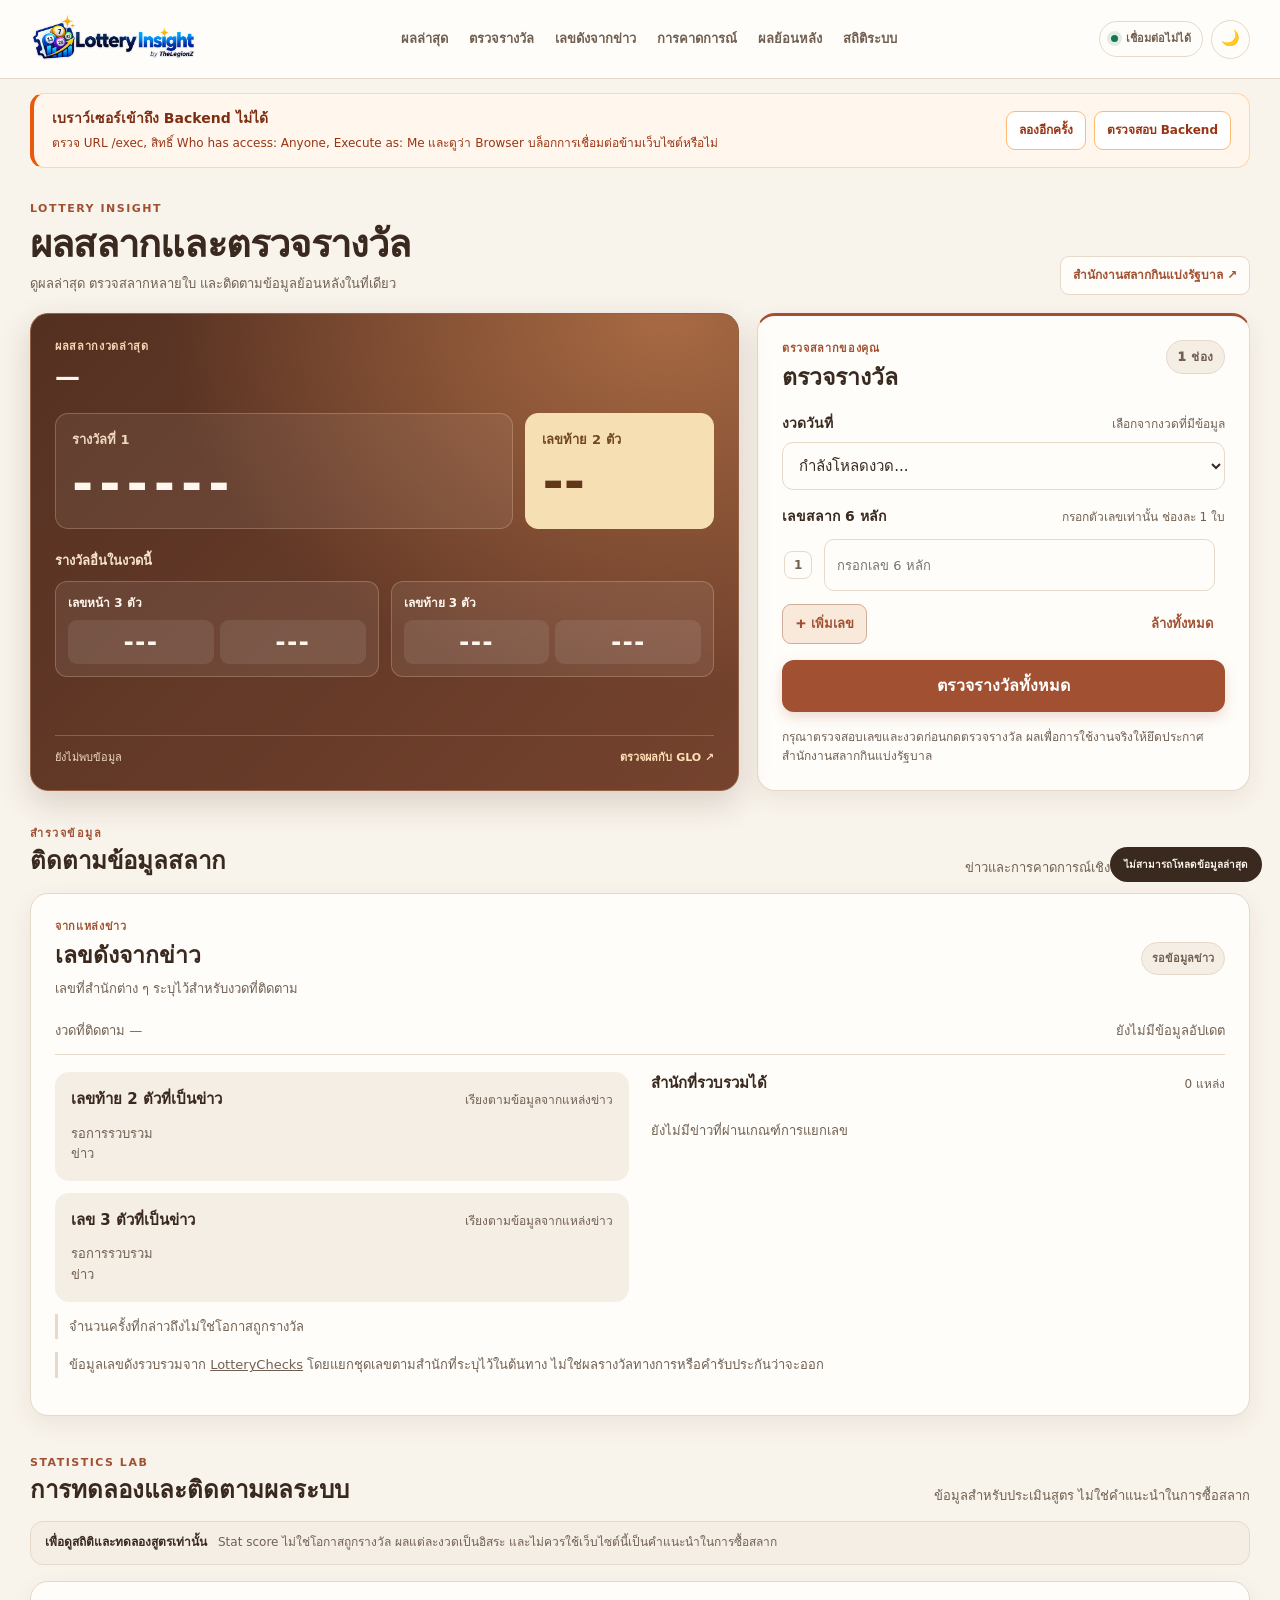
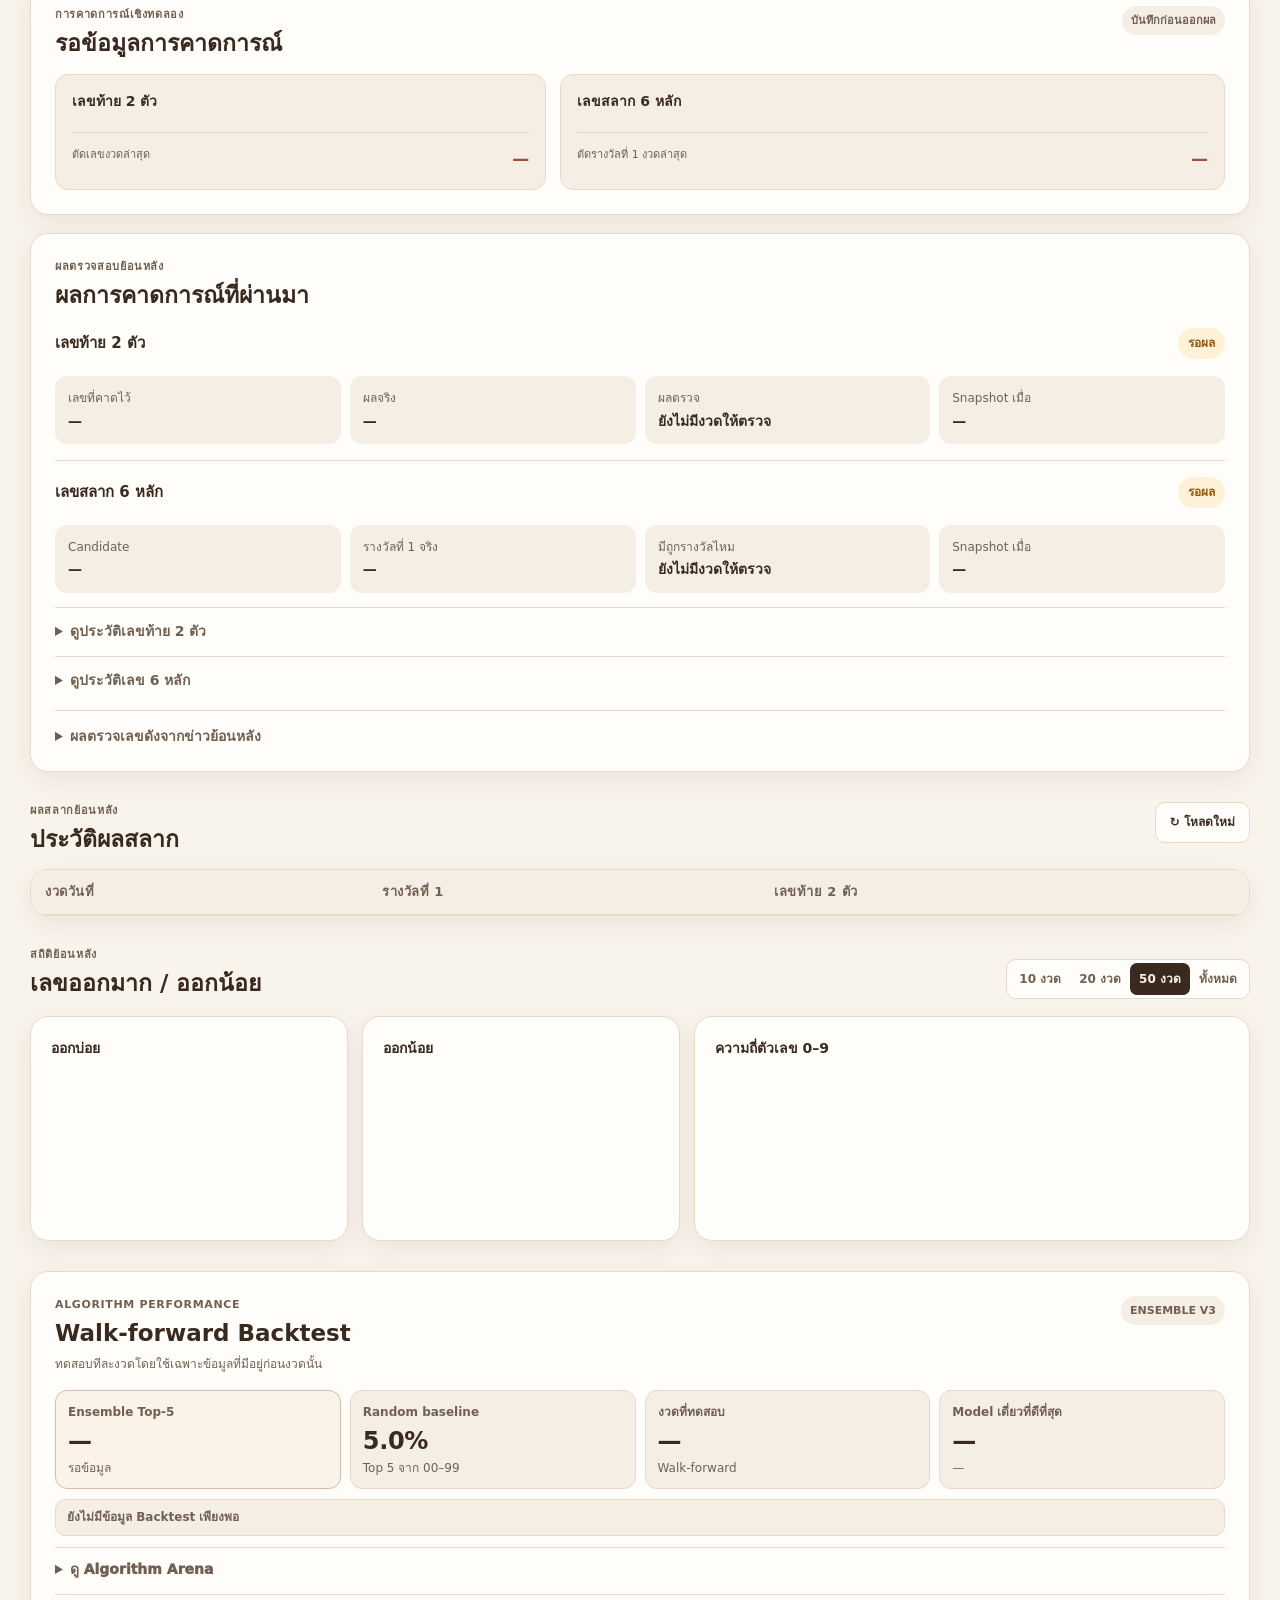
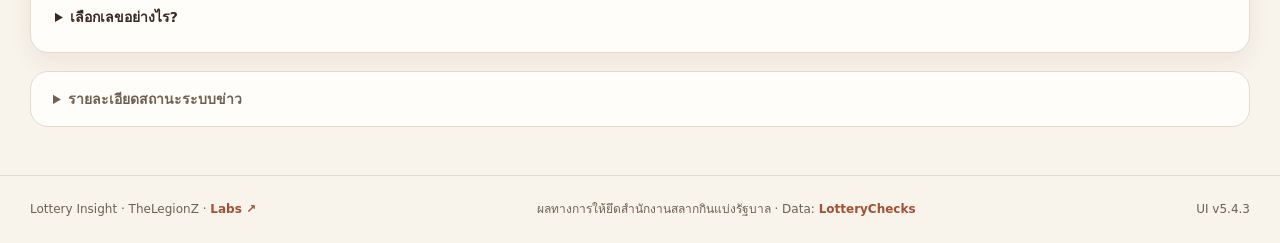
==== commit e3b3b84b: "Add files via upload" ====
--- a/index.html
+++ b/index.html
@@ -373,7 +373,7 @@
 <div class="container footer-inner">
 <span>Lottery Insight · TheLegionZ <span aria-hidden="true">·</span> <a href="labs/index.html" aria-label="เปิด Lottery Insight Labs">Labs ↗</a></span>
 <span>ผลทางการให้ยึดสำนักงานสลากกินแบ่งรัฐบาล · Data: <a href="https://lotterychecks.com/" rel="noreferrer" target="_blank">LotteryChecks</a></span>
-<span class="site-version">UI v5.4.2</span></div>
+<span class="site-version">UI v5.4.3</span></div>
 </footer>
 <div class="result-modal-backdrop" hidden="" id="resultModal">
 <div aria-labelledby="resultModalTitle" aria-modal="true" class="result-modal-card" id="resultModalCard" role="dialog">
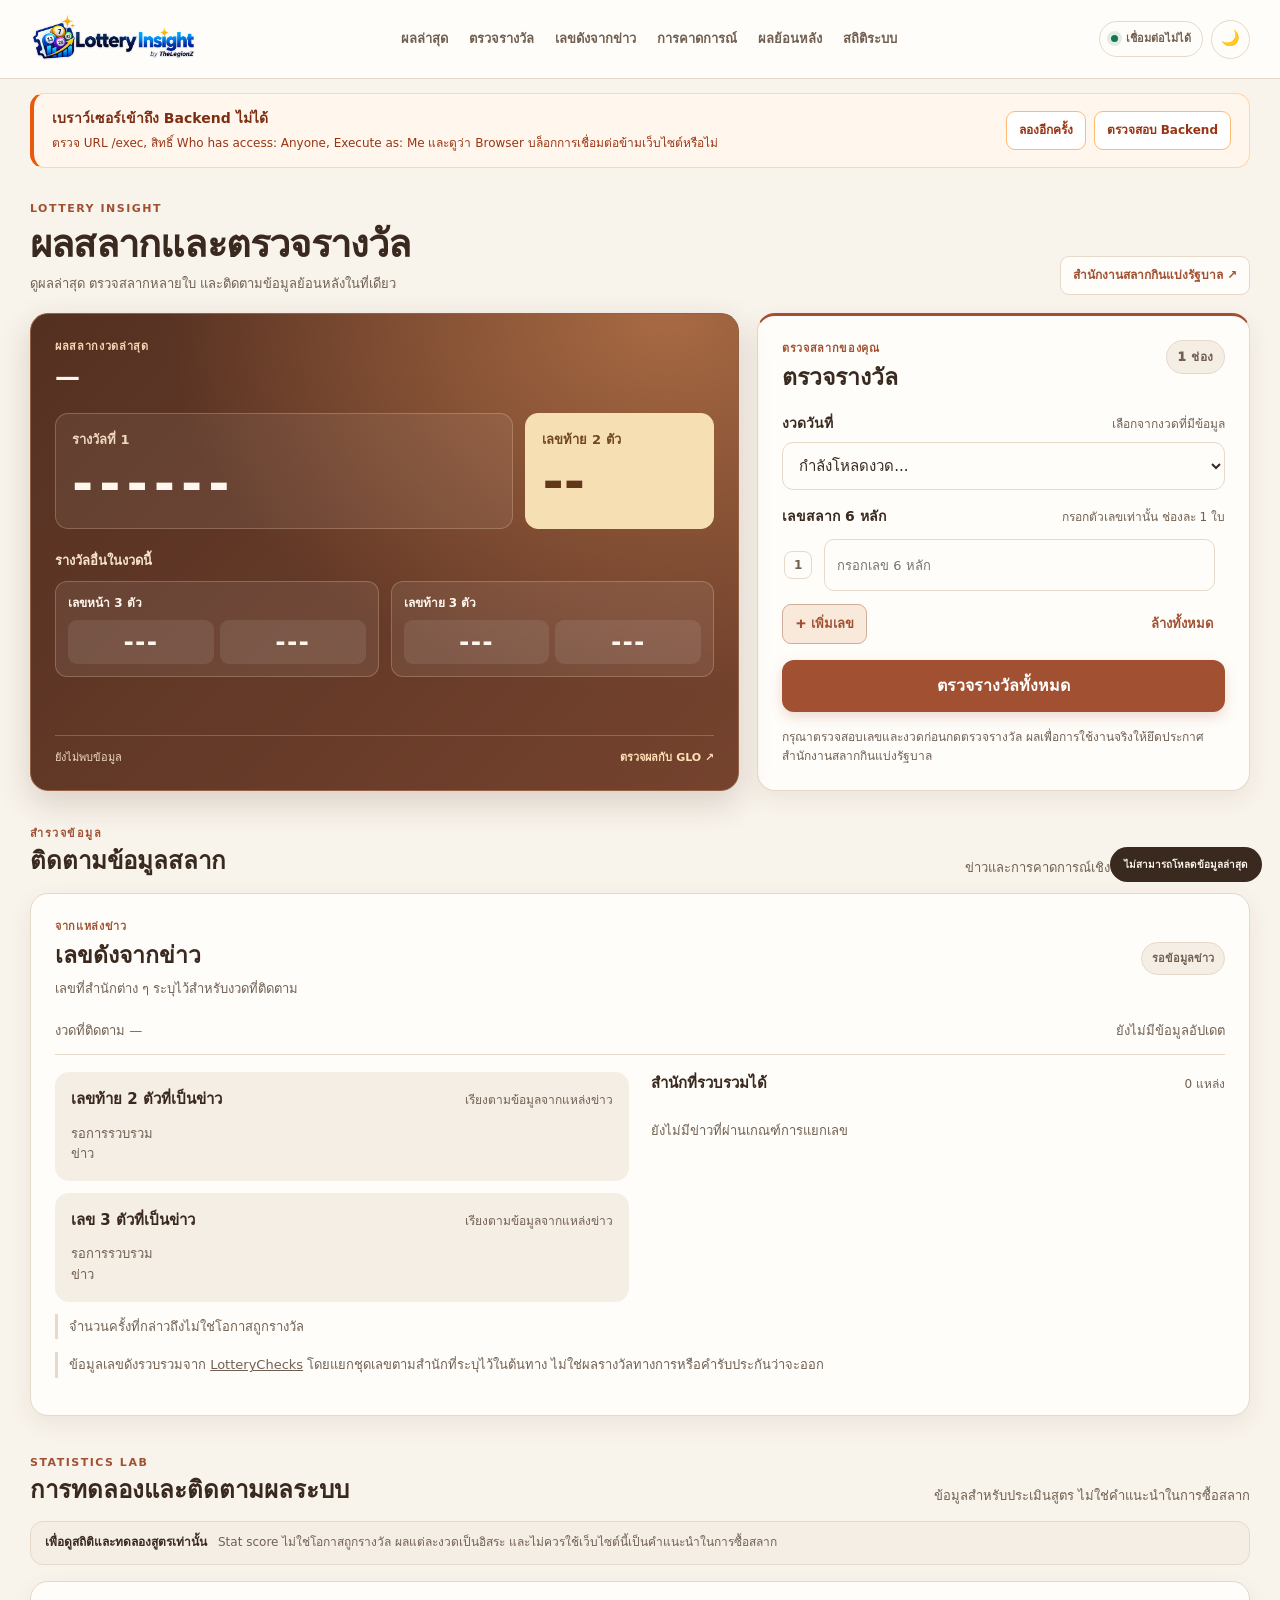
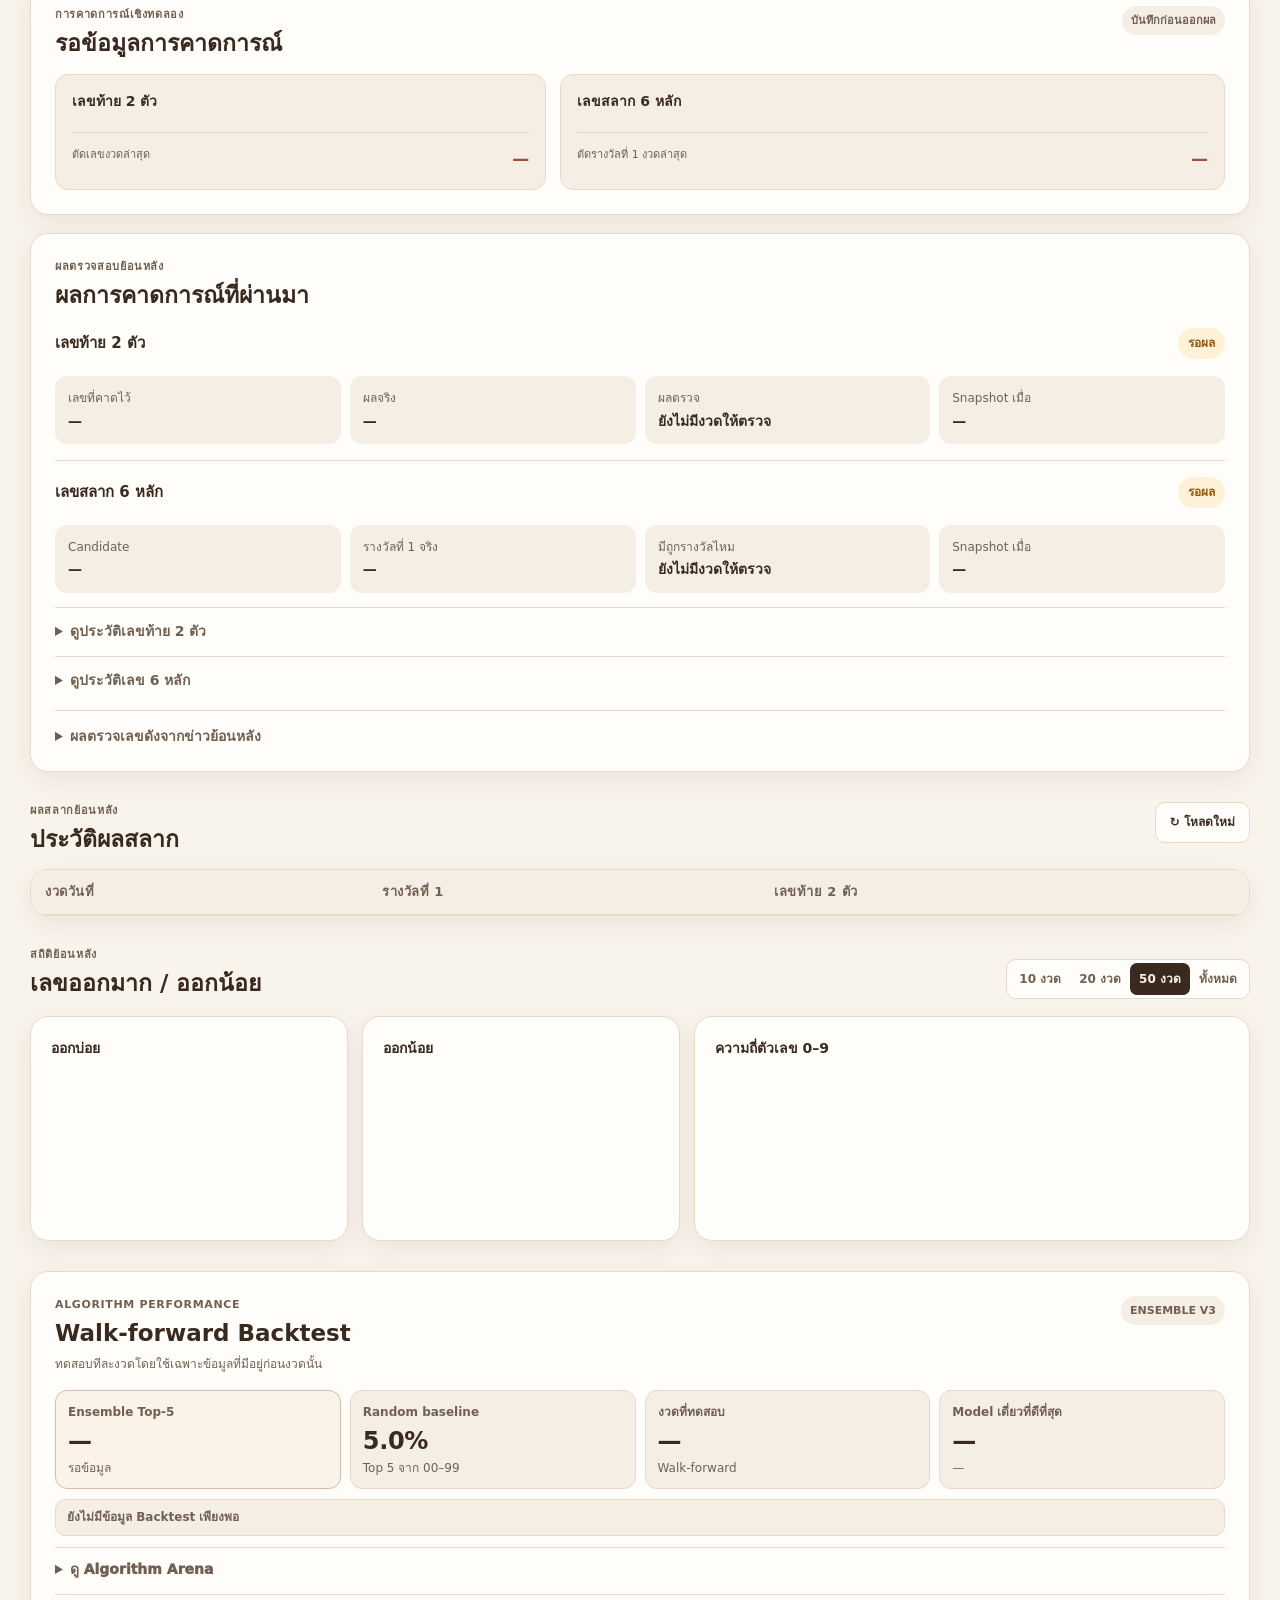
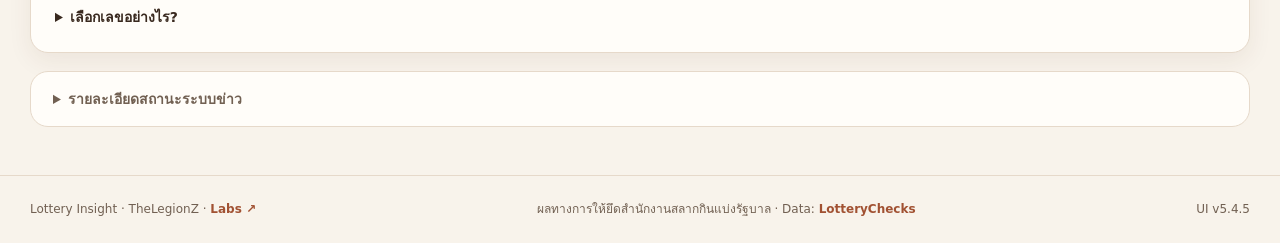
==== commit 40780a29: "Add files via upload" ====
--- a/index.html
+++ b/index.html
@@ -373,7 +373,7 @@
 <div class="container footer-inner">
 <span>Lottery Insight · TheLegionZ <span aria-hidden="true">·</span> <a href="labs/index.html" aria-label="เปิด Lottery Insight Labs">Labs ↗</a></span>
 <span>ผลทางการให้ยึดสำนักงานสลากกินแบ่งรัฐบาล · Data: <a href="https://lotterychecks.com/" rel="noreferrer" target="_blank">LotteryChecks</a></span>
-<span class="site-version">UI v5.4.3</span></div>
+<span class="site-version">UI v5.4.5</span></div>
 </footer>
 <div class="result-modal-backdrop" hidden="" id="resultModal">
 <div aria-labelledby="resultModalTitle" aria-modal="true" class="result-modal-card" id="resultModalCard" role="dialog">
